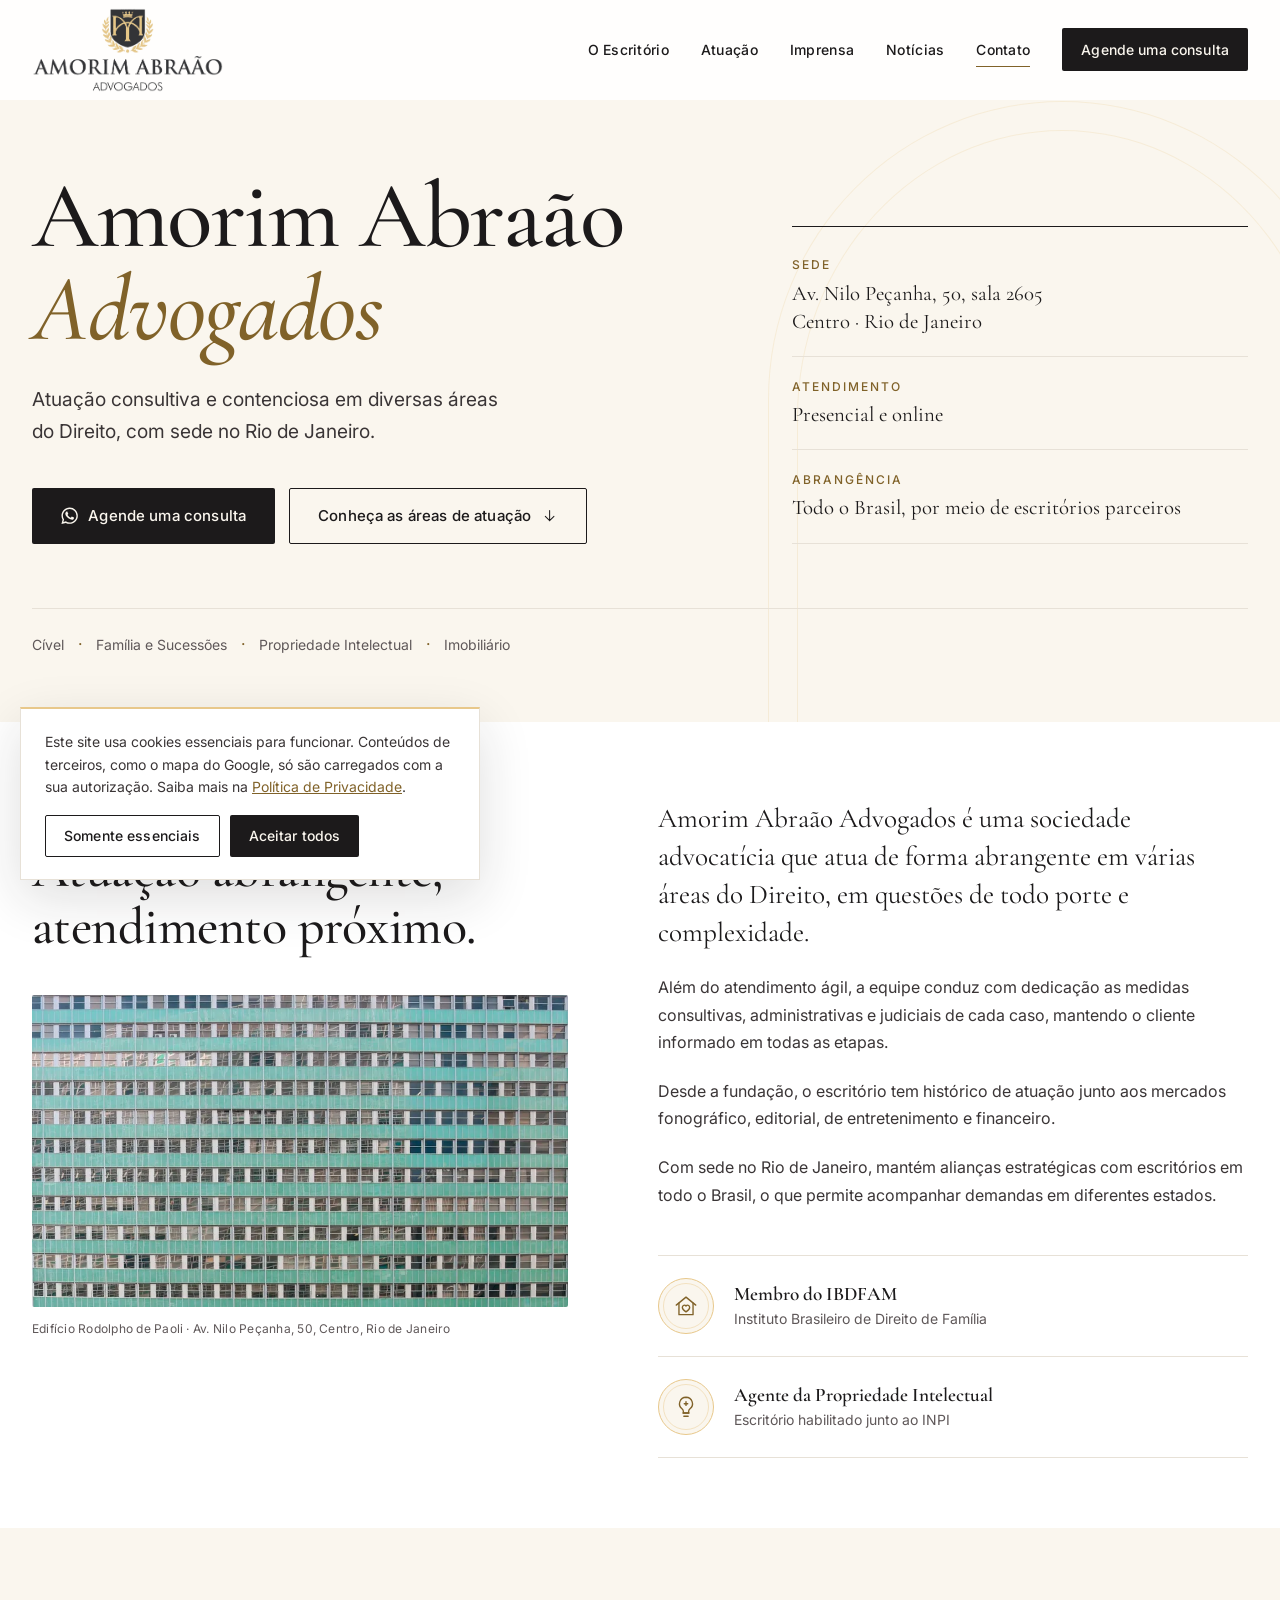
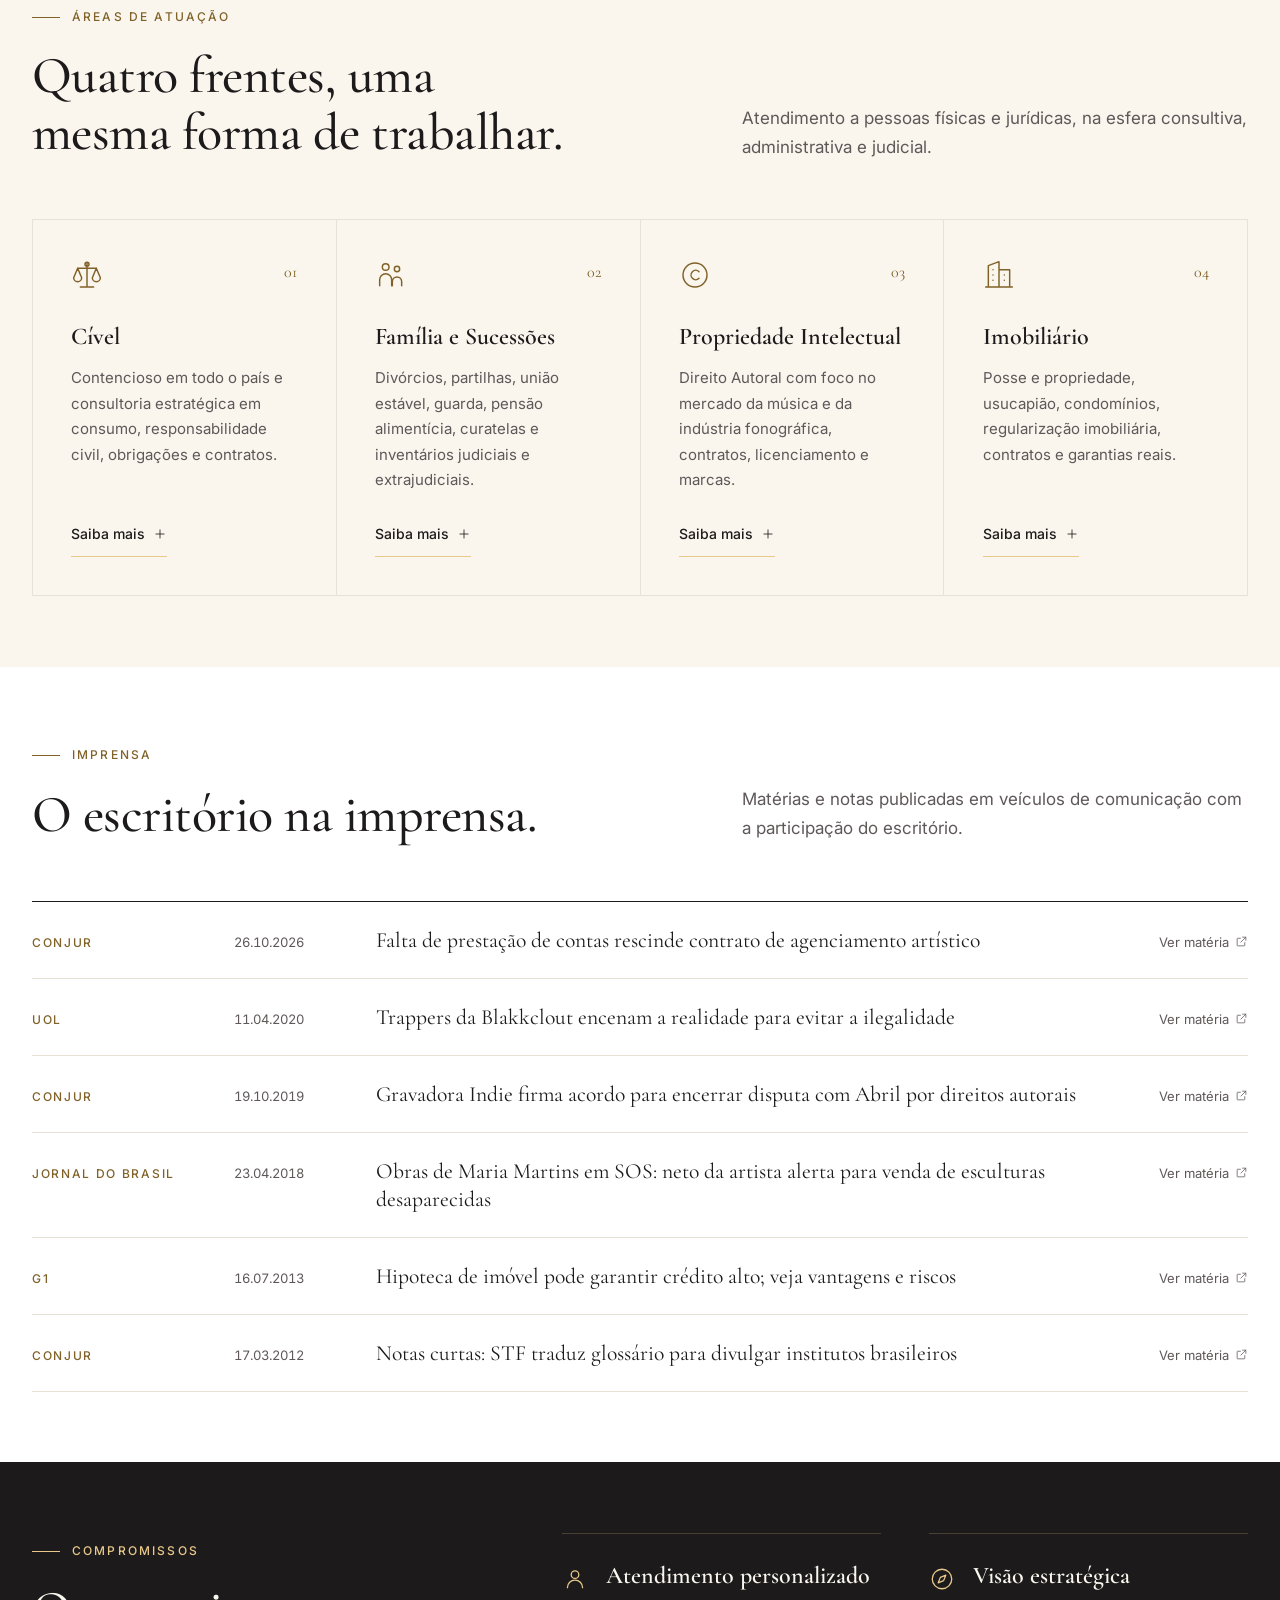
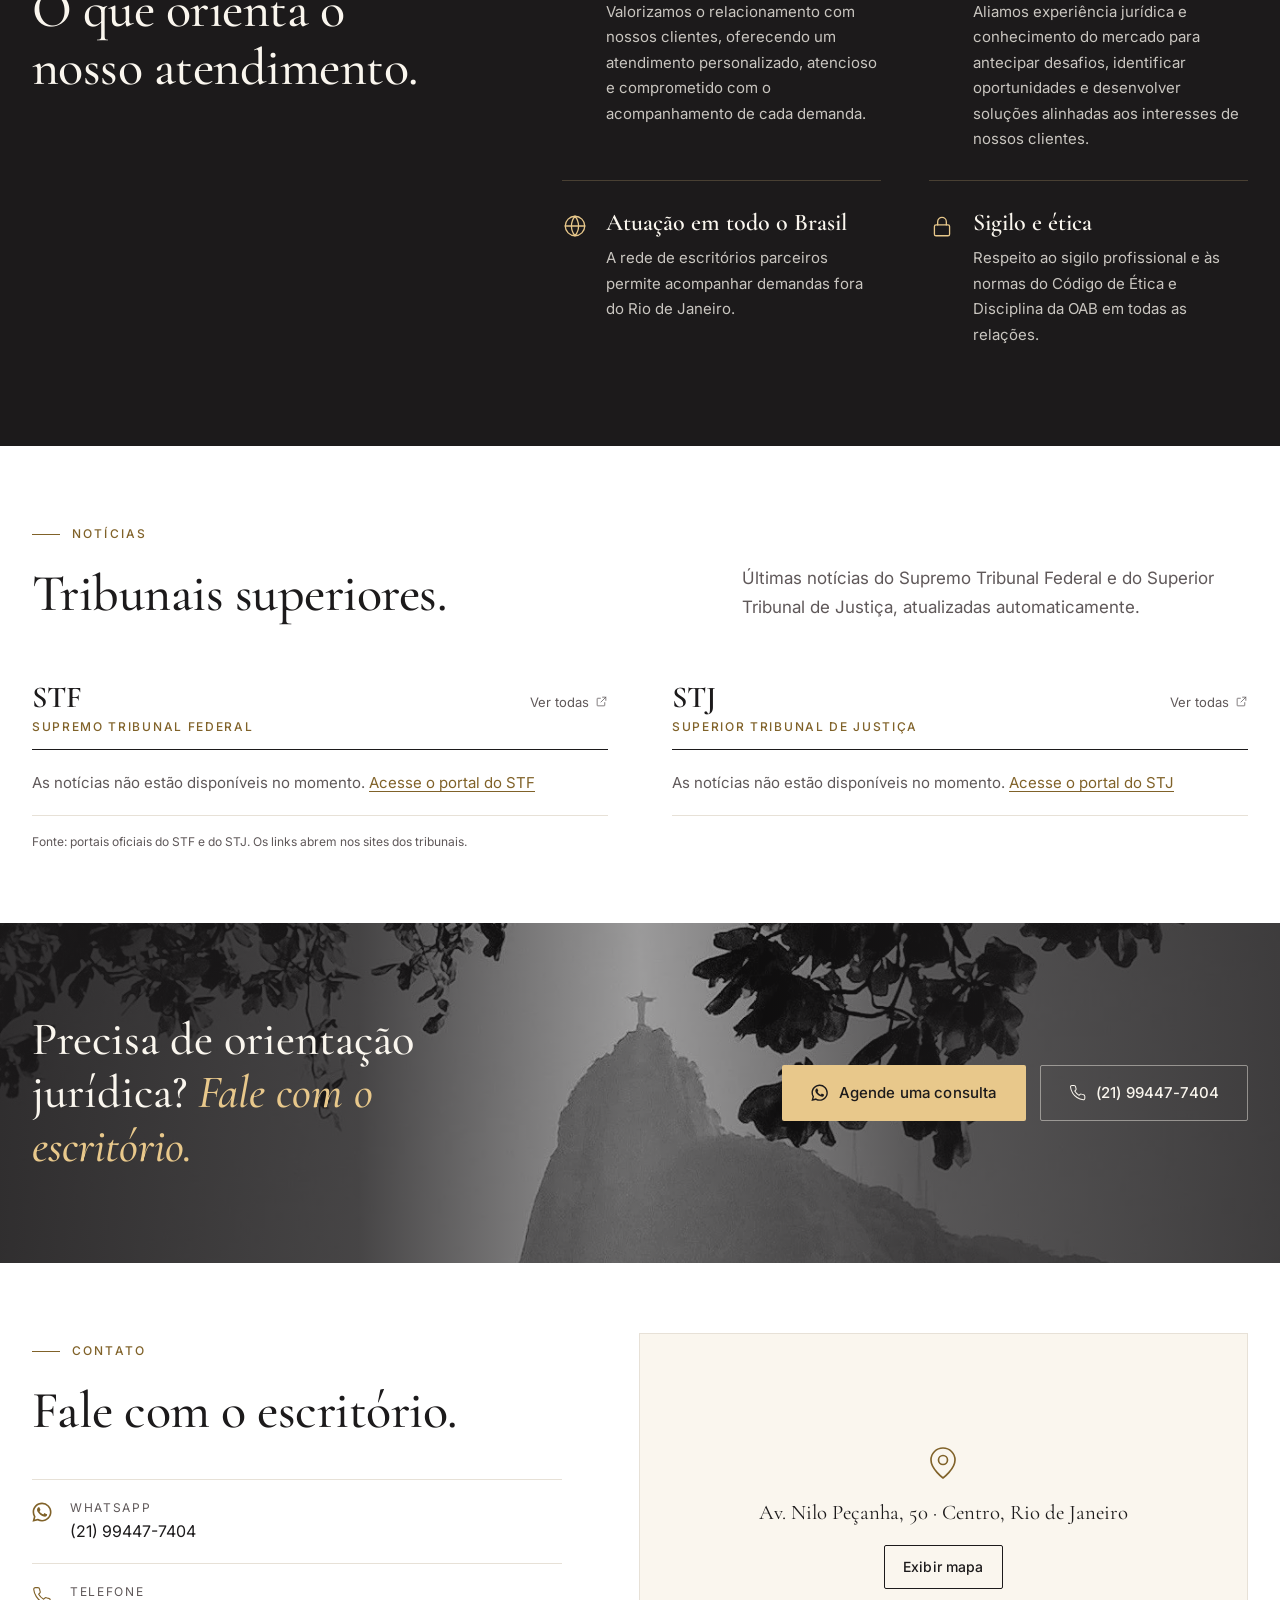
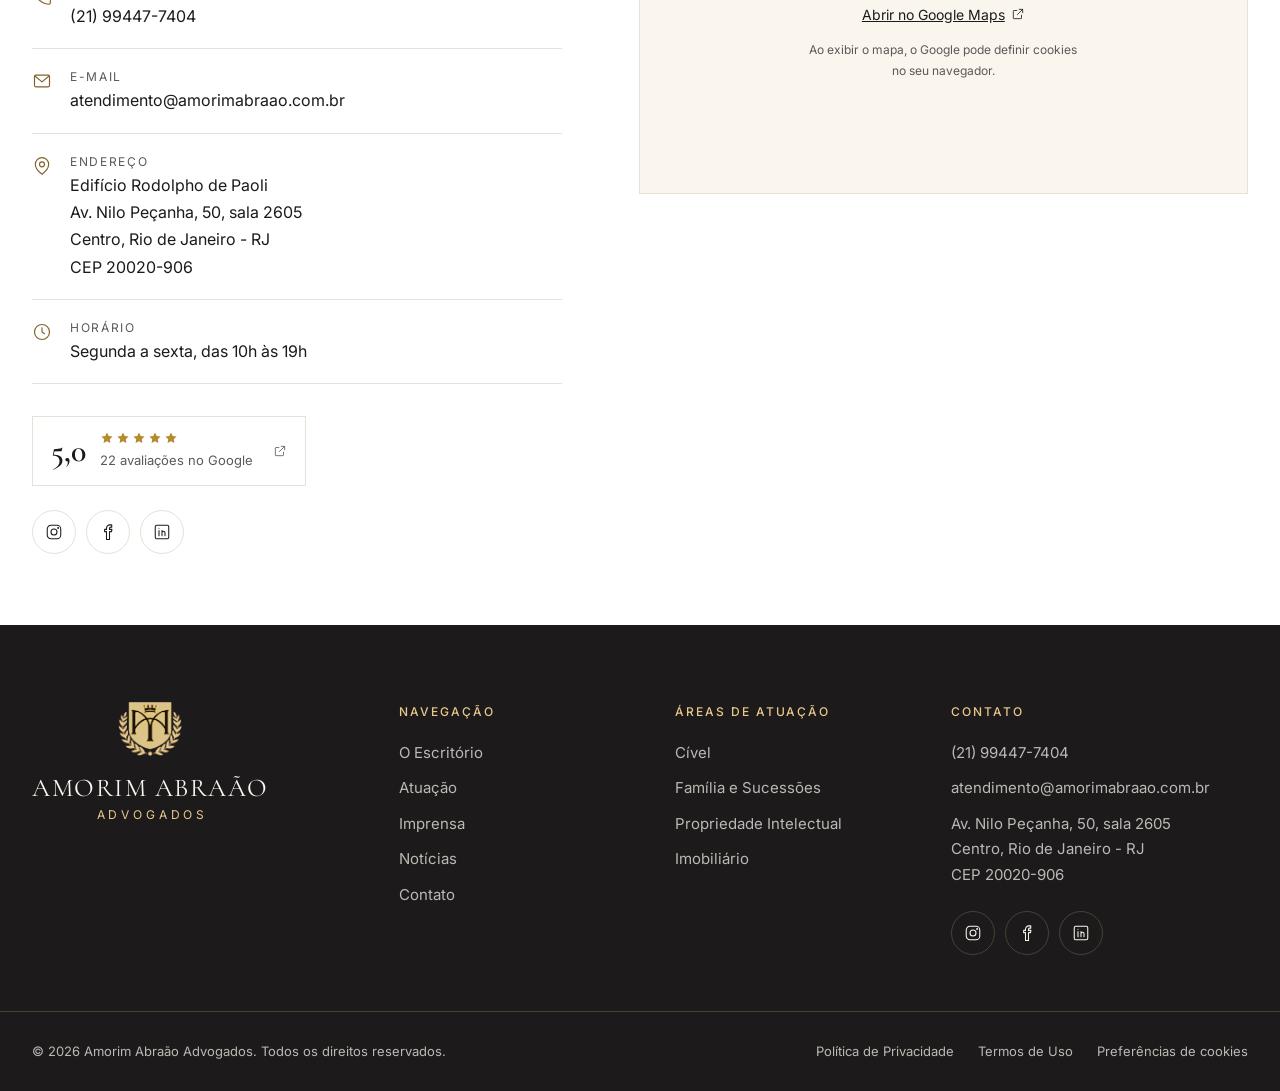
==== index.html @ 1cbcf6a1 "Notícias: guarda a última lista boa e corrige a mensagem de indisponibilidade - O feed do STJ às vez" ====
<!doctype html>
<html lang="pt-BR">
<head>
  <meta charset="utf-8">
  <meta name="viewport" content="width=device-width, initial-scale=1">
  <title>Amorim Abraão Advogados | Escritório de Advocacia no Rio de Janeiro</title>
  <meta name="description" content="Amorim Abraão Advogados: escritório de advocacia no Centro do Rio de Janeiro. Atuação consultiva e contenciosa em Direito Cível, Família e Sucessões, Propriedade Intelectual e Imobiliário.">
  <meta name="theme-color" content="#1C1A1B">
  <link rel="canonical" href="https://www.amorimabraao.com.br/">

  <!-- Open Graph / redes sociais -->
  <meta property="og:type" content="website">
  <meta property="og:locale" content="pt_BR">
  <meta property="og:site_name" content="Amorim Abraão Advogados">
  <meta property="og:title" content="Amorim Abraão Advogados | Escritório de Advocacia no Rio de Janeiro">
  <meta property="og:description" content="Atuação consultiva e contenciosa em Cível, Família e Sucessões, Propriedade Intelectual e Imobiliário. Sede no Centro do Rio de Janeiro.">
  <meta property="og:url" content="https://www.amorimabraao.com.br/">
  <meta property="og:image" content="https://www.amorimabraao.com.br/assets/img/og-image.jpg?v=2">
  <meta property="og:image:width" content="1200">
  <meta property="og:image:height" content="630">
  <meta property="og:image:alt" content="Logotipo Amorim Abraão Advogados">
  <meta name="twitter:card" content="summary_large_image">

  <!-- Dados estruturados -->
  <script type="application/ld+json">
  {
    "@context": "https://schema.org",
    "@type": "LegalService",
    "@id": "https://www.amorimabraao.com.br/#escritorio",
    "name": "Amorim Abraão Advogados",
    "description": "Sociedade de advogados com atuação consultiva e contenciosa em diversas áreas do Direito, com sede no Rio de Janeiro.",
    "url": "https://www.amorimabraao.com.br/",
    "logo": "https://www.amorimabraao.com.br/assets/img/logo.png",
    "image": "https://www.amorimabraao.com.br/assets/img/og-image.jpg?v=2",
    "telephone": "+55-21-99447-7404",
    "email": "atendimento@amorimabraao.com.br",
    "openingHours": "Mo-Fr 10:00-19:00",
    "address": {
      "@type": "PostalAddress",
      "streetAddress": "Av. Nilo Peçanha, 50, sala 2605 – Edifício Rodolpho de Paoli",
      "addressLocality": "Rio de Janeiro",
      "addressRegion": "RJ",
      "postalCode": "20020-906",
      "addressCountry": "BR"
    },
    "areaServed": [
      { "@type": "City", "name": "Rio de Janeiro" },
      { "@type": "Country", "name": "Brasil" }
    ],
    "knowsAbout": ["Direito Cível", "Direito de Família e Sucessões", "Propriedade Intelectual", "Direito Autoral", "Direito Imobiliário"],
    "memberOf": { "@type": "Organization", "name": "IBDFAM – Instituto Brasileiro de Direito de Família" },
    "sameAs": [
      "https://www.instagram.com/amorim_abraao_advs/",
      "https://www.facebook.com/amorimabraao",
      "https://www.linkedin.com/company/amorim-abra-o-advogados"
    ]
  }
  </script>

  <link rel="icon" href="assets/img/favicon.png" type="image/png">
  <link rel="apple-touch-icon" href="assets/img/apple-touch-icon.png">
  <link rel="preconnect" href="https://fonts.googleapis.com">
  <link rel="preconnect" href="https://fonts.gstatic.com" crossorigin>
  <link href="https://fonts.googleapis.com/css2?family=Cormorant+Garamond:ital,wght@0,500;0,600;1,500&family=Inter:wght@400;500;600&display=swap" rel="stylesheet">
  <link rel="stylesheet" href="assets/css/styles.css?v=17">
  <script>document.documentElement.classList.add('js')</script>
</head>
<body>
  <a class="skip-link" href="#conteudo">Pular para o conteúdo</a>

  <!-- Sprite de ícones (traço fino, estilo linear) -->
  <svg width="0" height="0" class="sr-only" aria-hidden="true">
    <symbol id="i-whatsapp" viewBox="0 0 24 24"><path fill="currentColor" stroke="none" d="M17.47 14.38c-.3-.15-1.75-.86-2.02-.96-.27-.1-.47-.15-.67.15-.2.3-.77.96-.94 1.16-.17.2-.35.22-.64.07-.3-.15-1.25-.46-2.38-1.47-.88-.79-1.47-1.76-1.65-2.06-.17-.3-.02-.46.13-.6.13-.14.3-.35.45-.52.15-.18.2-.3.3-.5.1-.2.05-.37-.03-.52-.07-.15-.67-1.6-.92-2.2-.24-.58-.49-.5-.67-.5h-.57c-.2 0-.52.07-.8.37-.27.3-1.04 1.02-1.04 2.48s1.07 2.88 1.21 3.07c.15.2 2.1 3.2 5.08 4.49.71.3 1.26.49 1.7.63.71.22 1.36.19 1.87.12.57-.09 1.75-.72 2-1.4.25-.7.25-1.29.17-1.41-.07-.13-.27-.2-.57-.35M12.05 21.5h-.01a9.4 9.4 0 0 1-4.8-1.31l-.34-.2-3.56.93.95-3.47-.22-.36a9.38 9.38 0 0 1-1.44-5.01c0-5.2 4.23-9.43 9.44-9.43a9.38 9.38 0 0 1 6.67 2.77 9.37 9.37 0 0 1 2.76 6.67c0 5.2-4.24 9.43-9.45 9.43m8.04-17.47A11.3 11.3 0 0 0 12.05.7C5.78.7.68 5.8.68 12.06c0 2 .52 3.96 1.52 5.68L.58 23.7l6.1-1.6a11.33 11.33 0 0 0 5.37 1.37h.01c6.26 0 11.37-5.1 11.37-11.37 0-3.03-1.18-5.89-3.33-8.03"/></symbol>
    <symbol id="i-arrow-down" viewBox="0 0 24 24"><path d="M12 5v14M6 13l6 6 6-6"/></symbol>
    <symbol id="i-plus" viewBox="0 0 24 24"><path d="M12 5v14M5 12h14"/></symbol>
    <symbol id="i-scale" viewBox="0 0 24 24"><path d="M12 3v18M7 21h10M5 7h14M12 5.5a1.5 1.5 0 1 0 0-3 1.5 1.5 0 0 0 0 3z"/><path d="m5 7-3 7a3 3 0 0 0 6 0zM19 7l-3 7a3 3 0 0 0 6 0z"/></symbol>
    <symbol id="i-family" viewBox="0 0 24 24"><circle cx="8" cy="6" r="2.5"/><circle cx="16.5" cy="7.5" r="2"/><path d="M3.5 20v-4.5A4.5 4.5 0 0 1 8 11a4.5 4.5 0 0 1 4.5 4.5V20M13 20v-3a3.5 3.5 0 0 1 7 0v3"/></symbol>
    <symbol id="i-copyright" viewBox="0 0 24 24"><circle cx="12" cy="12" r="9"/><path d="M15 9.5a3.5 3.5 0 1 0 0 5"/></symbol>
    <symbol id="i-building" viewBox="0 0 24 24"><path d="M4 21V5l8-3v19M12 8h8v13M2 21h20M7.5 8v.01M7.5 12v.01M7.5 16v.01M16 12v.01M16 16v.01"/></symbol>
    <symbol id="i-user" viewBox="0 0 24 24"><circle cx="12" cy="8" r="3.5"/><path d="M5 20a7 7 0 0 1 14 0"/></symbol>
    <symbol id="i-compass" viewBox="0 0 24 24"><circle cx="12" cy="12" r="9"/><path d="m15.5 8.5-2 5-5 2 2-5z"/></symbol>
    <symbol id="i-network" viewBox="0 0 24 24"><circle cx="12" cy="12" r="9"/><path d="M3 12h18M12 3a14 14 0 0 1 0 18M12 3a14 14 0 0 0 0 18"/></symbol>
    <symbol id="i-lock" viewBox="0 0 24 24"><rect x="5" y="11" width="14" height="10" rx="1.5"/><path d="M8 11V8a4 4 0 0 1 8 0v3"/></symbol>
    <symbol id="i-star" viewBox="0 0 24 24"><path fill="currentColor" stroke="none" d="M12 2.5l2.94 5.96 6.58.96-4.76 4.64 1.12 6.55L12 17.52l-5.88 3.09 1.12-6.55L2.48 9.42l6.58-.96z"/></symbol>
    <symbol id="i-family-law" viewBox="0 0 24 24"><path d="M3 11.2 12 3.8l9 7.4"/><path d="M5.5 9.3V20h13V9.3"/><path d="M12 17.4s-3.4-2-3.4-4.3A1.9 1.9 0 0 1 12 12a1.9 1.9 0 0 1 3.4 1.1c0 2.3-3.4 4.3-3.4 4.3z"/></symbol>
    <symbol id="i-idea" viewBox="0 0 24 24"><path d="M9.2 17.5h5.6M10 20.5h4"/><path d="M12 3a6 6 0 0 0-3.7 10.7c.8.7 1.3 1.6 1.3 2.6v1.2h4.8v-1.2c0-1 .5-1.9 1.3-2.6A6 6 0 0 0 12 3z"/><path d="M12 7.2v3.3M10.4 9h3.2"/></symbol>
    <symbol id="i-phone" viewBox="0 0 24 24"><path d="M22 16.9v3a2 2 0 0 1-2.2 2 19.8 19.8 0 0 1-8.6-3.1 19.5 19.5 0 0 1-6-6A19.8 19.8 0 0 1 2.1 4.2 2 2 0 0 1 4.1 2h3a2 2 0 0 1 2 1.7c.1.9.4 1.8.7 2.7a2 2 0 0 1-.5 2.1L8 9.8a16 16 0 0 0 6 6l1.3-1.3a2 2 0 0 1 2.1-.4c.9.3 1.8.6 2.7.7a2 2 0 0 1 1.7 2z"/></symbol>
    <symbol id="i-mail" viewBox="0 0 24 24"><rect x="3" y="5" width="18" height="14" rx="1.5"/><path d="m3.5 6 8.5 7 8.5-7"/></symbol>
    <symbol id="i-pin" viewBox="0 0 24 24"><path d="M20 10c0 6-8 12-8 12s-8-6-8-12a8 8 0 0 1 16 0z"/><circle cx="12" cy="10" r="3"/></symbol>
    <symbol id="i-clock" viewBox="0 0 24 24"><circle cx="12" cy="12" r="9"/><path d="M12 7v5l3 2"/></symbol>
    <symbol id="i-external" viewBox="0 0 24 24"><path d="M14 4h6v6M20 4l-9 9M18 14v5a1 1 0 0 1-1 1H5a1 1 0 0 1-1-1V7a1 1 0 0 1 1-1h5"/></symbol>
    <symbol id="i-instagram" viewBox="0 0 24 24"><rect x="3" y="3" width="18" height="18" rx="5"/><circle cx="12" cy="12" r="4"/><circle cx="17.5" cy="6.5" r=".6" fill="currentColor"/></symbol>
    <symbol id="i-facebook" viewBox="0 0 24 24"><path d="M14 8.5V7a1.5 1.5 0 0 1 1.5-1.5H17V2.5h-2.5A4.5 4.5 0 0 0 10 7v1.5H7.5v3H10V22h4V11.5h2.7l.5-3z"/></symbol>
    <symbol id="i-linkedin" viewBox="0 0 24 24"><rect x="3" y="3" width="18" height="18" rx="2"/><path d="M8 10v7M8 7v.01M12 17v-4a2 2 0 0 1 4 0v4M12 10v7"/></symbol>
    <symbol id="i-menu" viewBox="0 0 24 24"><path d="M4 8h16M4 16h16"/></symbol>
    <symbol id="i-close" viewBox="0 0 24 24"><path d="M6 6l12 12M18 6 6 18"/></symbol>
  </svg>

  <!-- ============ HEADER ============ -->
  <header class="site-header" data-header>
    <div class="container header-inner">
      <a class="brand" href="#inicio" aria-label="Amorim Abraão Advogados, voltar ao início">
        <img src="assets/img/logo.png?v=2" alt="Amorim Abraão Advogados" width="455" height="200" class="brand-logo">
      </a>

      <nav class="nav" aria-label="Navegação principal">
        <ul class="nav-list" id="menu" data-menu>
          <li><a class="nav-link" href="#escritorio">O Escritório</a></li>
          <li><a class="nav-link" href="#atuacao">Atuação</a></li>
          <li><a class="nav-link" href="#imprensa">Imprensa</a></li>
          <li><a class="nav-link" href="#noticias">Notícias</a></li>
          <li><a class="nav-link" href="#contato">Contato</a></li>
          <li class="nav-mobile-extra">
            <a class="btn btn-primary btn-block" href="#contato" data-whatsapp>Agende uma consulta</a>
          </li>
        </ul>
      </nav>

      <div class="header-actions">
        <a class="btn btn-primary btn-sm" href="#contato" data-whatsapp>Agende uma consulta</a>
      </div>

      <button class="menu-toggle" type="button" aria-controls="menu" aria-expanded="false" aria-label="Abrir menu" data-menu-toggle>
        <svg class="icon icon-open"><use href="#i-menu"/></svg>
        <svg class="icon icon-close"><use href="#i-close"/></svg>
      </button>
    </div>
  </header>

  <main id="conteudo">

    <!-- ============ HERO ============ -->
    <section class="hero" id="inicio" aria-labelledby="hero-title">
      <div class="hero-lines" aria-hidden="true"></div>
      <div class="container hero-grid">
        <div class="hero-copy">
          <h1 class="hero-title" id="hero-title">Amorim Abraão <em>Advogados</em></h1>
          <p class="hero-lead">Atuação consultiva e contenciosa em diversas áreas do Direito, com sede no Rio de Janeiro.</p>
          <div class="hero-actions" data-reveal style="--d:3">
            <a class="btn btn-primary btn-lg" href="#contato" data-whatsapp>
              <svg class="icon"><use href="#i-whatsapp"/></svg> Agende uma consulta
            </a>
            <a class="btn btn-ghost btn-lg" href="#atuacao">
              Conheça as áreas de atuação <svg class="icon"><use href="#i-arrow-down"/></svg>
            </a>
          </div>
        </div>

        <aside class="hero-panel" data-reveal style="--d:4" aria-label="Informações do escritório">
          <dl class="hero-facts">
            <div>
              <dt>Sede</dt>
              <dd>Av. Nilo Peçanha, 50, sala 2605<br>Centro · Rio de Janeiro</dd>
            </div>
            <div>
              <dt>Atendimento</dt>
              <dd>Presencial e online</dd>
            </div>
            <div>
              <dt>Abrangência</dt>
              <dd>Todo o Brasil, por meio de escritórios parceiros</dd>
            </div>
          </dl>
        </aside>
      </div>

      <div class="container">
        <ul class="hero-areas" data-reveal style="--d:5" aria-label="Áreas de atuação">
          <li><a href="#atuacao">Cível</a></li>
          <li><a href="#atuacao">Família e Sucessões</a></li>
          <li><a href="#atuacao">Propriedade Intelectual</a></li>
          <li><a href="#atuacao">Imobiliário</a></li>
        </ul>
      </div>
    </section>

    <!-- ============ O ESCRITÓRIO ============ -->
    <section class="section office" id="escritorio" aria-labelledby="escritorio-title">
      <div class="container office-grid">
        <div class="office-head">
          <p class="eyebrow" data-reveal>O Escritório</p>
          <h2 class="section-title" id="escritorio-title" data-reveal style="--d:1">Atuação abrangente, atendimento próximo.</h2>
          <figure class="office-photo" data-reveal style="--d:2">
            <img src="assets/img/predio-1600.webp" srcset="assets/img/predio-900.webp 900w, assets/img/predio-1600.webp 1600w" sizes="(max-width: 960px) 92vw, 46vw" alt="Fachada do Edifício Rodolpho de Paoli, sede do escritório no Centro do Rio de Janeiro, com faixas de pastilhas verdes alternadas a fileiras de janelas" width="1600" height="930" loading="lazy" decoding="async">
            <figcaption>Edifício Rodolpho de Paoli · Av. Nilo Peçanha, 50, Centro, Rio de Janeiro</figcaption>
          </figure>
        </div>

        <div class="office-copy">
          <p class="lead" data-reveal>Amorim Abraão Advogados é uma sociedade advocatícia que atua de forma abrangente em várias áreas do Direito, em questões de todo porte e complexidade.</p>
          <p data-reveal style="--d:1">Além do atendimento ágil, a equipe conduz com dedicação as medidas consultivas, administrativas e judiciais de cada caso, mantendo o cliente informado em todas as etapas.</p>
          <p data-reveal style="--d:2">Desde a fundação, o escritório tem histórico de atuação junto aos mercados fonográfico, editorial, de entretenimento e financeiro.</p>
          <p data-reveal style="--d:3">Com sede no Rio de Janeiro, mantém alianças estratégicas com escritórios em todo o Brasil, o que permite acompanhar demandas em diferentes estados.</p>

          <!-- ============ SELOS INSTITUCIONAIS ============ -->
          <ul class="seals" aria-label="Vínculos institucionais" data-reveal style="--d:4">
            <li class="seal">
              <span class="seal-icon" aria-hidden="true"><svg class="icon"><use href="#i-family-law"/></svg></span>
              <div>
                <strong>Membro do IBDFAM</strong>
                <span>Instituto Brasileiro de Direito de Família</span>
              </div>
            </li>
            <li class="seal">
              <span class="seal-icon" aria-hidden="true"><svg class="icon"><use href="#i-idea"/></svg></span>
              <div>
                <strong>Agente da Propriedade Intelectual</strong>
                <span>Escritório habilitado junto ao INPI</span>
              </div>
            </li>
          </ul>
        </div>
      </div>
    </section>

    <!-- ============ ÁREAS DE ATUAÇÃO ============ -->
    <section class="section areas" id="atuacao" aria-labelledby="atuacao-title">
      <div class="container">
        <div class="section-head">
          <div>
            <p class="eyebrow" data-reveal>Áreas de atuação</p>
            <h2 class="section-title" id="atuacao-title" data-reveal style="--d:1">Quatro frentes, uma mesma forma de trabalhar.</h2>
          </div>
          <p class="section-lead" data-reveal style="--d:2">Atendimento a pessoas físicas e jurídicas, na esfera consultiva, administrativa e judicial.</p>
        </div>

        <ul class="areas-grid">
          <li class="area-card" data-reveal>
            <span class="area-num">01</span>
            <svg class="icon area-icon"><use href="#i-scale"/></svg>
            <h3 class="card-title">Cível</h3>
            <p>Contencioso em todo o país e consultoria estratégica em consumo, responsabilidade civil, obrigações e contratos.</p>
            <button class="more" type="button" data-open="area-civel" aria-haspopup="dialog">Saiba mais <svg class="icon"><use href="#i-plus"/></svg></button>
          </li>
          <li class="area-card" data-reveal style="--d:1">
            <span class="area-num">02</span>
            <svg class="icon area-icon"><use href="#i-family"/></svg>
            <h3 class="card-title">Família e Sucessões</h3>
            <p>Divórcios, partilhas, união estável, guarda, pensão alimentícia, curatelas e inventários judiciais e extrajudiciais.</p>
            <button class="more" type="button" data-open="area-familia" aria-haspopup="dialog">Saiba mais <svg class="icon"><use href="#i-plus"/></svg></button>
          </li>
          <li class="area-card" data-reveal style="--d:2">
            <span class="area-num">03</span>
            <svg class="icon area-icon"><use href="#i-copyright"/></svg>
            <h3 class="card-title">Propriedade Intelectual</h3>
            <p>Direito Autoral com foco no mercado da música e da indústria fonográfica, contratos, licenciamento e marcas.</p>
            <button class="more" type="button" data-open="area-pi" aria-haspopup="dialog">Saiba mais <svg class="icon"><use href="#i-plus"/></svg></button>
          </li>
          <li class="area-card" data-reveal style="--d:3">
            <span class="area-num">04</span>
            <svg class="icon area-icon"><use href="#i-building"/></svg>
            <h3 class="card-title">Imobiliário</h3>
            <p>Posse e propriedade, usucapião, condomínios, regularização imobiliária, contratos e garantias reais.</p>
            <button class="more" type="button" data-open="area-imobiliario" aria-haspopup="dialog">Saiba mais <svg class="icon"><use href="#i-plus"/></svg></button>
          </li>
        </ul>
      </div>
    </section>

    <!-- ============ IMPRENSA ============
         EDITAR: para incluir uma matéria, copie um <li> e troque veículo, data, título e link (mais recente primeiro). -->
    <section class="section press" id="imprensa" aria-labelledby="imprensa-title">
      <div class="container">
        <div class="section-head">
          <div>
            <p class="eyebrow" data-reveal>Imprensa</p>
            <h2 class="section-title" id="imprensa-title" data-reveal style="--d:1">O escritório na imprensa.</h2>
          </div>
          <p class="section-lead" data-reveal style="--d:2">Matérias e notas publicadas em veículos de comunicação com a participação do escritório.</p>
        </div>

        <ul class="press-list">
          <li data-reveal>
            <a class="press-item" href="https://conjur.com.br/2026-out-26/falta-de-prestacao-de-contas-gera-rescisao-de-contrato-de-cantora/" target="_blank" rel="noopener">
              <span class="press-source">ConJur</span>
              <time datetime="2026-10-26">26.10.2026</time>
              <span class="press-title">Falta de prestação de contas rescinde contrato de agenciamento artístico</span>
              <span class="press-more">Ver matéria <svg class="icon"><use href="#i-external"/></svg></span>
            </a>
          </li>
          <li data-reveal>
            <a class="press-item" href="https://tab.uol.com.br/noticias/redacao/2020/04/11/trappers-da-blakkclout-encenam-a-realidade-para-evitar-a-ilegalidade.htm" target="_blank" rel="noopener">
              <span class="press-source">UOL</span>
              <time datetime="2020-04-11">11.04.2020</time>
              <span class="press-title">Trappers da Blakkclout encenam a realidade para evitar a ilegalidade</span>
              <span class="press-more">Ver matéria <svg class="icon"><use href="#i-external"/></svg></span>
            </a>
          </li>
          <li data-reveal style="--d:1">
            <a class="press-item" href="https://www.conjur.com.br/2019-out-19/fimde-gravadora-indie-firma-acordo-encerrar-disputa-abril" target="_blank" rel="noopener">
              <span class="press-source">ConJur</span>
              <time datetime="2019-10-19">19.10.2019</time>
              <span class="press-title">Gravadora Indie firma acordo para encerrar disputa com Abril por direitos autorais</span>
              <span class="press-more">Ver matéria <svg class="icon"><use href="#i-external"/></svg></span>
            </a>
          </li>
          <li data-reveal style="--d:2">
            <a class="press-item" href="https://www.jb.com.br/rio/noticias/2018/04/23/obras-de-maria-martins-em-sos-neto-da-artista-alerta-para-venda-de-esculturas-desaparecidas/" target="_blank" rel="noopener">
              <span class="press-source">Jornal do Brasil</span>
              <time datetime="2018-04-23">23.04.2018</time>
              <span class="press-title">Obras de Maria Martins em SOS: neto da artista alerta para venda de esculturas desaparecidas</span>
              <span class="press-more">Ver matéria <svg class="icon"><use href="#i-external"/></svg></span>
            </a>
          </li>
          <li data-reveal style="--d:3">
            <a class="press-item" href="https://g1.globo.com/economia/seu-dinheiro/noticia/2013/07/hipoteca-de-imovel-pode-garantir-credito-alto-veja-vantagens-e-riscos.html" target="_blank" rel="noopener">
              <span class="press-source">G1</span>
              <time datetime="2013-07-16">16.07.2013</time>
              <span class="press-title">Hipoteca de imóvel pode garantir crédito alto; veja vantagens e riscos</span>
              <span class="press-more">Ver matéria <svg class="icon"><use href="#i-external"/></svg></span>
            </a>
          </li>
          <li data-reveal style="--d:4">
            <a class="press-item" href="https://www.conjur.com.br/2012-mar-17/notas-curtas-stf-traduz-glossario-divulgar-institutos-brasileiros" target="_blank" rel="noopener">
              <span class="press-source">ConJur</span>
              <time datetime="2012-03-17">17.03.2012</time>
              <span class="press-title">Notas curtas: STF traduz glossário para divulgar institutos brasileiros</span>
              <span class="press-more">Ver matéria <svg class="icon"><use href="#i-external"/></svg></span>
            </a>
          </li>
        </ul>
      </div>
    </section>

    <!-- ============ DIFERENCIAIS ============ -->
    <section class="section values" id="diferenciais" aria-labelledby="valores-title">
      <div class="container values-grid">
        <div>
          <p class="eyebrow" data-reveal>Compromissos</p>
          <h2 class="section-title" id="valores-title" data-reveal style="--d:1">O que orienta o nosso atendimento.</h2>
        </div>
        <ul class="values-list">
          <li data-reveal>
            <svg class="icon"><use href="#i-user"/></svg>
            <div><h3 class="card-title">Atendimento personalizado</h3><p>Valorizamos o relacionamento com nossos clientes, oferecendo um atendimento personalizado, atencioso e comprometido com o acompanhamento de cada demanda.</p></div>
          </li>
          <li data-reveal style="--d:1">
            <svg class="icon"><use href="#i-compass"/></svg>
            <div><h3 class="card-title">Visão estratégica</h3><p>Aliamos experiência jurídica e conhecimento do mercado para antecipar desafios, identificar oportunidades e desenvolver soluções alinhadas aos interesses de nossos clientes.</p></div>
          </li>
          <li data-reveal style="--d:2">
            <svg class="icon"><use href="#i-network"/></svg>
            <div><h3 class="card-title">Atuação em todo o Brasil</h3><p>A rede de escritórios parceiros permite acompanhar demandas fora do Rio de Janeiro.</p></div>
          </li>
          <li data-reveal style="--d:3">
            <svg class="icon"><use href="#i-lock"/></svg>
            <div><h3 class="card-title">Sigilo e ética</h3><p>Respeito ao sigilo profissional e às normas do Código de Ética e Disciplina da OAB em todas as relações.</p></div>
          </li>
        </ul>
      </div>
    </section>

    <!-- ============ NOTÍCIAS (STF e STJ) ============ -->
    <section class="section news" id="noticias" aria-labelledby="noticias-title">
      <div class="container">
        <div class="section-head">
          <div>
            <p class="eyebrow" data-reveal>Notícias</p>
            <h2 class="section-title" id="noticias-title" data-reveal style="--d:1">Tribunais superiores.</h2>
          </div>
          <p class="section-lead" data-reveal style="--d:2">Últimas notícias do Supremo Tribunal Federal e do Superior Tribunal de Justiça, atualizadas automaticamente.</p>
        </div>

        <!-- Notícias dos tribunais: carregadas de /api/noticias (função serverless que lê os RSS oficiais do STF e do STJ) -->
        <div class="courts" data-courts>
          <section class="court" aria-labelledby="stf-title" data-reveal>
            <header class="court-head">
              <h3 class="court-title" id="stf-title">STF <span>Supremo Tribunal Federal</span></h3>
              <a class="court-all" href="https://noticias.stf.jus.br/" target="_blank" rel="noopener">Ver todas <svg class="icon"><use href="#i-external"/></svg></a>
            </header>
            <ul class="court-list" data-court="stf" aria-live="polite" aria-busy="true">
              <li class="court-skel"></li><li class="court-skel"></li><li class="court-skel"></li><li class="court-skel"></li><li class="court-skel"></li>
            </ul>
          </section>
          <section class="court" aria-labelledby="stj-title" data-reveal style="--d:1">
            <header class="court-head">
              <h3 class="court-title" id="stj-title">STJ <span>Superior Tribunal de Justiça</span></h3>
              <a class="court-all" href="https://www.stj.jus.br/sites/portalp/Comunicacao/Ultimas-noticias" target="_blank" rel="noopener">Ver todas <svg class="icon"><use href="#i-external"/></svg></a>
            </header>
            <ul class="court-list" data-court="stj" aria-live="polite" aria-busy="true">
              <li class="court-skel"></li><li class="court-skel"></li><li class="court-skel"></li><li class="court-skel"></li><li class="court-skel"></li>
            </ul>
          </section>
          <p class="court-source">Fonte: portais oficiais do STF e do STJ. Os links abrem nos sites dos tribunais.</p>
        </div>

      </div>
    </section>

    <!-- ============ FAIXA DE CTA ============ -->
    <!-- Fundo: assets/img/corcovado.webp (desktop) e corcovado-800.webp (celular), via CSS -->
    <section class="cta-band" aria-labelledby="cta-title">
      <div class="container cta-inner">
        <h2 class="cta-title" id="cta-title" data-reveal>Precisa de orientação jurídica? <em>Fale com o escritório.</em></h2>
        <div class="cta-actions" data-reveal style="--d:1">
          <a class="btn btn-gold btn-lg" href="#contato" data-whatsapp><svg class="icon"><use href="#i-whatsapp"/></svg> Agende uma consulta</a>
          <a class="btn btn-ghost-light btn-lg" href="tel:+5521994477404"><svg class="icon"><use href="#i-phone"/></svg> (21) 99447-7404</a>
        </div>
      </div>
    </section>

    <!-- ============ CONTATO ============ -->
    <section class="section contact" id="contato" aria-labelledby="contato-title">
      <div class="container contact-grid">
        <div class="contact-info">
          <p class="eyebrow" data-reveal>Contato</p>
          <h2 class="section-title" id="contato-title" data-reveal style="--d:1">Fale com o escritório.</h2>

          <ul class="contact-list" data-reveal style="--d:2">
            <li>
              <svg class="icon"><use href="#i-whatsapp"/></svg>
              <div><span class="label">WhatsApp</span><a href="#contato" data-whatsapp data-whatsapp-label>Enviar mensagem</a></div>
            </li>
            <li>
              <svg class="icon"><use href="#i-phone"/></svg>
              <div><span class="label">Telefone</span><a href="tel:+5521994477404">(21) 99447-7404</a></div>
            </li>
            <li>
              <svg class="icon"><use href="#i-mail"/></svg>
              <div><span class="label">E-mail</span><a href="mailto:atendimento@amorimabraao.com.br">atendimento@amorimabraao.com.br</a></div>
            </li>
            <li>
              <svg class="icon"><use href="#i-pin"/></svg>
              <div><span class="label">Endereço</span>
                <address>Edifício Rodolpho de Paoli<br>Av. Nilo Peçanha, 50, sala 2605<br>Centro, Rio de Janeiro - RJ<br>CEP 20020-906</address>
              </div>
            </li>
            <li>
              <svg class="icon"><use href="#i-clock"/></svg>
              <div><span class="label">Horário</span><span>Segunda a sexta, das 10h às 19h</span></div>
            </li>
          </ul>

          <!-- EDITAR: nota e número de avaliações são fixos; atualize conforme a ficha do Google -->
          <a class="g-rating" href="https://www.google.com/maps/search/?api=1&amp;query=Amorim+Abra%C3%A3o+Advogados+Av.+Nilo+Pe%C3%A7anha+50+Rio+de+Janeiro" target="_blank" rel="noopener" aria-label="Nota 5,0 de 5 no Google, com 22 avaliações. Ver no Google Maps (abre em nova aba)" data-reveal style="--d:3">
            <span class="g-score">5,0</span>
            <span class="g-body">
              <span class="g-stars" aria-hidden="true"><svg class="icon"><use href="#i-star"/></svg><svg class="icon"><use href="#i-star"/></svg><svg class="icon"><use href="#i-star"/></svg><svg class="icon"><use href="#i-star"/></svg><svg class="icon"><use href="#i-star"/></svg></span>
              <span class="g-text">22 avaliações no Google</span>
            </span>
            <svg class="icon g-arrow" aria-hidden="true"><use href="#i-external"/></svg>
          </a>

          <ul class="social" aria-label="Redes sociais" data-reveal style="--d:3">
            <li><a href="https://www.instagram.com/amorim_abraao_advs/" target="_blank" rel="noopener" aria-label="Instagram (abre em nova aba)"><svg class="icon"><use href="#i-instagram"/></svg></a></li>
            <li><a href="https://www.facebook.com/amorimabraao" target="_blank" rel="noopener" aria-label="Facebook (abre em nova aba)"><svg class="icon"><use href="#i-facebook"/></svg></a></li>
            <li><a href="https://www.linkedin.com/company/amorim-abra-o-advogados" target="_blank" rel="noopener" aria-label="LinkedIn (abre em nova aba)"><svg class="icon"><use href="#i-linkedin"/></svg></a></li>
          </ul>
        </div>

        <!-- Mapa: só carrega o Google Maps após consentimento (LGPD) ou clique -->
        <div class="map" data-map data-reveal style="--d:2">
          <div class="map-placeholder">
            <svg class="icon"><use href="#i-pin"/></svg>
            <p>Av. Nilo Peçanha, 50 · Centro, Rio de Janeiro</p>
            <button class="btn btn-ghost btn-sm" type="button" data-map-load>Exibir mapa</button>
            <a class="map-ext" href="https://www.google.com/maps/search/?api=1&amp;query=Edif%C3%ADcio+Rodolpho+de+Paoli%2C+Av.+Nilo+Pe%C3%A7anha%2C+50%2C+Centro%2C+Rio+de+Janeiro+-+RJ%2C+20020-906" target="_blank" rel="noopener">Abrir no Google Maps <svg class="icon"><use href="#i-external"/></svg></a>
            <small>Ao exibir o mapa, o Google pode definir cookies no seu navegador.</small>
          </div>
        </div>
      </div>
    </section>
  </main>

  <!-- ============ FOOTER ============ -->
  <footer class="site-footer">
    <div class="container footer-grid">
      <div class="footer-brand">
        <img src="assets/img/logoNegativo.png" alt="" width="71" height="60" loading="lazy">
        <p class="footer-name">Amorim Abraão<span>Advogados</span></p>
      </div>

      <nav aria-label="Navegação do rodapé">
        <h2 class="footer-title">Navegação</h2>
        <ul>
          <li><a href="#escritorio">O Escritório</a></li>
          <li><a href="#atuacao">Atuação</a></li>
          <li><a href="#imprensa">Imprensa</a></li>
          <li><a href="#noticias">Notícias</a></li>
          <li><a href="#contato">Contato</a></li>
        </ul>
      </nav>

      <div>
        <h2 class="footer-title">Áreas de atuação</h2>
        <ul>
          <li><button type="button" data-open="area-civel">Cível</button></li>
          <li><button type="button" data-open="area-familia">Família e Sucessões</button></li>
          <li><button type="button" data-open="area-pi">Propriedade Intelectual</button></li>
          <li><button type="button" data-open="area-imobiliario">Imobiliário</button></li>
        </ul>
      </div>

      <div>
        <h2 class="footer-title">Contato</h2>
        <ul class="footer-contact">
          <li><a href="tel:+5521994477404">(21) 99447-7404</a></li>
          <li><a href="mailto:atendimento@amorimabraao.com.br">atendimento@amorimabraao.com.br</a></li>
          <li>Av. Nilo Peçanha, 50, sala 2605<br>Centro, Rio de Janeiro - RJ<br>CEP 20020-906</li>
        </ul>
        <ul class="social social--footer" aria-label="Redes sociais">
          <li><a href="https://www.instagram.com/amorim_abraao_advs/" target="_blank" rel="noopener" aria-label="Instagram (abre em nova aba)"><svg class="icon"><use href="#i-instagram"/></svg></a></li>
          <li><a href="https://www.facebook.com/amorimabraao" target="_blank" rel="noopener" aria-label="Facebook (abre em nova aba)"><svg class="icon"><use href="#i-facebook"/></svg></a></li>
          <li><a href="https://www.linkedin.com/company/amorim-abra-o-advogados" target="_blank" rel="noopener" aria-label="LinkedIn (abre em nova aba)"><svg class="icon"><use href="#i-linkedin"/></svg></a></li>
        </ul>
      </div>
    </div>

    <div class="container footer-bottom">
      <p>© <span data-year>2026</span> Amorim Abraão Advogados. Todos os direitos reservados.</p>
      <ul>
        <li><a href="politica-de-privacidade.html">Política de Privacidade</a></li>
        <li><a href="termos-de-uso.html">Termos de Uso</a></li>
        <li><button type="button" data-cookie-settings>Preferências de cookies</button></li>
      </ul>
    </div>
  </footer>

  <!-- Botão flutuante de WhatsApp -->
  <a class="wa-float" href="#contato" data-whatsapp aria-label="Agende uma consulta pelo WhatsApp">
    <svg class="icon"><use href="#i-whatsapp"/></svg>
  </a>

  <!-- Banner de cookies (LGPD) -->
  <div class="cookie" role="region" aria-label="Aviso de cookies" data-cookie hidden>
    <p>Este site usa cookies essenciais para funcionar. Conteúdos de terceiros, como o mapa do Google, só são carregados com a sua autorização. Saiba mais na <a href="politica-de-privacidade.html">Política de Privacidade</a>.</p>
    <div class="cookie-actions">
      <button class="btn btn-ghost btn-sm" type="button" data-cookie-choice="essential">Somente essenciais</button>
      <button class="btn btn-primary btn-sm" type="button" data-cookie-choice="all">Aceitar todos</button>
    </div>
  </div>

  <!-- ============ DETALHES DAS ÁREAS (modais) ============ -->
  <dialog class="modal" id="area-civel" aria-labelledby="area-civel-t">
    <div class="modal-inner">
      <button class="modal-close" type="button" data-close aria-label="Fechar"><svg class="icon"><use href="#i-close"/></svg></button>
      <p class="eyebrow">Área de atuação</p>
      <h2 class="modal-title" id="area-civel-t">Cível</h2>
      <p>Atuamos na área cível tanto no contencioso quanto na consultoria estratégica.</p>
      <p>No contencioso cível, representamos clientes em todo o território nacional, por meio de alianças estratégicas, em demandas envolvendo relações de consumo, responsabilidade civil, obrigações, contratos e litígios patrimoniais diversos.</p>
      <p>Na esfera consultiva, assessoramos pessoas físicas e jurídicas de forma personalizada, com análise preventiva de riscos jurídicos, estruturação de contratos e condução de negociações, visando mitigar litígios e assegurar maior segurança jurídica às operações.</p>
      <a class="btn btn-primary" href="#contato" data-whatsapp>Agende uma consulta</a>
    </div>
  </dialog>

  <dialog class="modal" id="area-familia" aria-labelledby="area-familia-t">
    <div class="modal-inner">
      <button class="modal-close" type="button" data-close aria-label="Fechar"><svg class="icon"><use href="#i-close"/></svg></button>
      <p class="eyebrow">Área de atuação · Membro do IBDFAM</p>
      <h2 class="modal-title" id="area-familia-t">Família e Sucessões</h2>
      <p>Possuímos sólida experiência na atuação consultiva e contenciosa em Direito de Família e Sucessões. Atuamos em:</p>
      <ul class="modal-list">
        <li>Divórcios e partilhas</li>
        <li>Pactos antenupciais</li>
        <li>Pensão alimentícia</li>
        <li>Investigação e reconhecimento de paternidade</li>
        <li>Reconhecimento e dissolução de união estável</li>
        <li>Guarda e regulamentação de visitas</li>
        <li>Interdições, tutelas e curatelas</li>
        <li>Inventários judiciais e extrajudiciais</li>
      </ul>
      <p>O escritório é membro do Instituto Brasileiro de Direito de Família (IBDFAM), entidade de referência nacional dedicada ao estudo, aprimoramento e evolução legislativa do Direito das Famílias e das Sucessões.</p>
      <a class="btn btn-primary" href="#contato" data-whatsapp>Agende uma consulta</a>
    </div>
  </dialog>

  <dialog class="modal" id="area-pi" aria-labelledby="area-pi-t">
    <div class="modal-inner">
      <button class="modal-close" type="button" data-close aria-label="Fechar"><svg class="icon"><use href="#i-close"/></svg></button>
      <p class="eyebrow">Área de atuação · Agente junto ao INPI</p>
      <h2 class="modal-title" id="area-pi-t">Propriedade Intelectual</h2>
      <p>Atuamos de forma especializada em Direito Autoral, com foco no mercado da música e da indústria fonográfica.</p>
      <p>Prestamos assessoria jurídica estratégica a artistas, compositores, produtores, gravadoras, editoras e empresas do setor audiovisual e editorial, com ênfase em:</p>
      <ul class="modal-list">
        <li>Elaboração e negociação de contratos do mercado fonográfico</li>
        <li>Contratos de produção, licenciamento, distribuição e cessão de direitos</li>
        <li>Direitos autorais e direitos conexos</li>
        <li>Contratos de agenciamento artístico</li>
        <li>Direitos de imagem e sincronização</li>
        <li>Estruturação jurídica de projetos musicais</li>
        <li>Análise de conflitos autorais e estratégias judiciais e extrajudiciais</li>
        <li>Registro de marcas e gestão de ativos imateriais</li>
      </ul>
      <p>Atuamos tanto no contencioso quanto na consultoria preventiva, assegurando a proteção e a exploração econômica adequada dos ativos intelectuais de nossos clientes.</p>
      <a class="btn btn-primary" href="#contato" data-whatsapp>Agende uma consulta</a>
    </div>
  </dialog>

  <dialog class="modal" id="area-imobiliario" aria-labelledby="area-imobiliario-t">
    <div class="modal-inner">
      <button class="modal-close" type="button" data-close aria-label="Fechar"><svg class="icon"><use href="#i-close"/></svg></button>
      <p class="eyebrow">Área de atuação</p>
      <h2 class="modal-title" id="area-imobiliario-t">Imobiliário</h2>
      <p>Atuamos em questões relacionadas à posse e propriedade, incluindo reintegração de posse, usucapião, direito de vizinhança, condomínios, registro e regularização imobiliária.</p>
      <p>Possuímos experiência na elaboração e análise de contratos imobiliários, constituição e desconstituição de garantias reais (hipoteca, penhor e alienação fiduciária), bem como no ajuizamento de ações de busca e apreensão de bens móveis.</p>
      <a class="btn btn-primary" href="#contato" data-whatsapp>Agende uma consulta</a>
    </div>
  </dialog>

  <script src="assets/js/main.js?v=17" defer></script>
</body>
</html>
---- assets/css/styles.css ----
/* Amorim Abraão Advogados — estilos
   Paleta extraída do logo: grafite (#231F20) + dourado champanhe (#E8C88B) + creme (#FCF3E1). */

:root {
  --ink: #1c1a1b;
  --ink-2: #2a2627;
  --text: #3a3536;
  --muted: #5f5859;
  --line: #e7e1d7;
  --line-dark: rgba(232, 200, 139, .22);
  --paper: #ffffff;
  --cream: #faf6ee;
  --cream-2: #f4ecdd;
  --gold: #e8c88b;        /* decorativo e texto sobre fundo escuro */
  --gold-deep: #806229;   /* texto dourado sobre fundo claro (contraste AA) */
  --wa: #1f7a4d;

  --serif: "Cormorant Garamond", "Times New Roman", serif;
  --sans: "Inter", system-ui, -apple-system, "Segoe UI", Roboto, sans-serif;

  --container: 1320px;
  --gutter: clamp(16px, 4vw, 32px);
  --section: clamp(48px, 5.5vw, 84px);
  --header-h: 100px;
  --radius: 2px;
  --ease: cubic-bezier(.22, .61, .36, 1);
}

*, *::before, *::after { box-sizing: border-box; }
html { scroll-behavior: smooth; scroll-padding-top: calc(var(--header-h) + 8px); -webkit-text-size-adjust: 100%; }
body {
  margin: 0;
  font-family: var(--sans);
  font-size: 1rem;
  line-height: 1.7;
  color: var(--text);
  background: var(--paper);
  -webkit-font-smoothing: antialiased;
  overflow-x: hidden;
}
img { max-width: 100%; height: auto; display: block; }
a { color: inherit; }
button { font: inherit; color: inherit; background: none; border: 0; padding: 0; cursor: pointer; }
ul, ol { list-style: none; margin: 0; padding: 0; }
h1, h2, h3, p, figure, dl, dd { margin: 0; }
address { font-style: normal; }
:focus-visible { outline: 2px solid var(--gold-deep); outline-offset: 3px; }

.sr-only { position: absolute; width: 1px; height: 1px; overflow: hidden; clip: rect(0 0 0 0); white-space: nowrap; }
.skip-link { position: absolute; left: 16px; top: -60px; z-index: 100; padding: 10px 16px; background: var(--ink); color: var(--cream); text-decoration: none; }
.skip-link:focus { top: 12px; }

.icon { width: 1.15em; height: 1.15em; flex: none; fill: none; stroke: currentColor; stroke-width: 1.4; stroke-linecap: round; stroke-linejoin: round; }
.container { width: 100%; max-width: calc(var(--container) + var(--gutter) * 2); margin: 0 auto; padding: 0 var(--gutter); }

/* ---------- Tipografia ---------- */
.eyebrow {
  display: inline-flex; align-items: center; gap: 12px;
  font-size: .75rem; font-weight: 500; letter-spacing: .18em; text-transform: uppercase;
  color: var(--gold-deep); margin-bottom: 20px;
}
.eyebrow::before { content: ""; width: 28px; height: 1px; background: currentColor; }
.section-title {
  font-family: var(--serif); font-weight: 500; color: var(--ink);
  font-size: clamp(2rem, 1.2rem + 2.6vw, 3.25rem); line-height: 1.1; letter-spacing: -.01em;
  max-width: 18ch; text-wrap: balance;
}
.section-lead { color: var(--muted); max-width: 46ch; font-size: 1.0625rem; }
.card-title { font-family: var(--serif); font-weight: 600; color: var(--ink); font-size: 1.5rem; line-height: 1.2; }
.lead { font-family: var(--serif); font-size: clamp(1.35rem, 1.1rem + .8vw, 1.7rem); line-height: 1.4; color: var(--ink); }
em { font-style: italic; }

/* ---------- Botões ---------- */
.btn {
  display: inline-flex; align-items: center; justify-content: center; gap: 10px;
  min-height: 48px; padding: 12px 24px; border: 1px solid transparent; border-radius: var(--radius);
  font-size: .9375rem; font-weight: 500; letter-spacing: .01em; text-decoration: none; white-space: nowrap;
  transition: background-color .25s var(--ease), color .25s var(--ease), border-color .25s var(--ease);
}
.btn-sm { min-height: 42px; padding: 9px 18px; font-size: .875rem; }
.btn-lg { min-height: 54px; padding: 14px 28px; }
.btn-block { width: 100%; }
.btn-primary { background: var(--ink); color: var(--cream); }
.btn-primary:hover { background: var(--ink-2); color: var(--gold); }
.btn-ghost { border-color: var(--ink); color: var(--ink); }
.btn-ghost:hover { background: var(--ink); color: var(--cream); }
.btn-gold { background: var(--gold); color: var(--ink); }
.btn-gold:hover { background: #f1d7a4; }
.btn-ghost-light { border-color: rgba(250, 246, 238, .45); color: var(--cream); }
.btn-ghost-light:hover { border-color: var(--gold); color: var(--gold); }

/* ---------- Header ---------- */
.site-header {
  position: fixed; inset: 0 0 auto; z-index: 50; height: var(--header-h);
  background: rgba(255, 255, 255, .96); border-bottom: 1px solid transparent;
  transition: height .3s var(--ease), border-color .3s var(--ease), box-shadow .3s var(--ease);
}
@supports (backdrop-filter: blur(8px)) { .site-header { background: rgba(255, 255, 255, .88); backdrop-filter: blur(10px); } }
.site-header.is-scrolled { height: 80px; border-color: var(--line); box-shadow: 0 6px 24px rgba(28, 26, 27, .04); }
.header-inner { height: 100%; display: flex; align-items: center; gap: 32px; }
.brand { flex: none; }
.brand-logo { width: auto; height: 84px; transition: height .3s var(--ease); }
.is-scrolled .brand-logo { height: 64px; }
.nav { margin-left: auto; }
.nav-list { display: flex; gap: 32px; }
.nav-link {
  position: relative; display: inline-block; padding: 6px 0;
  font-size: .875rem; font-weight: 500; color: var(--ink); text-decoration: none; letter-spacing: .02em;
}
.nav-link::after { content: ""; position: absolute; left: 0; right: 0; bottom: 0; height: 1px; background: var(--gold-deep); transform: scaleX(0); transform-origin: left; transition: transform .3s var(--ease); }
.nav-link:hover::after, .nav-link.is-active::after { transform: scaleX(1); }
.header-actions { display: flex; align-items: center; gap: 24px; }
.nav-mobile-extra, .menu-toggle { display: none; }

/* ---------- Hero ---------- */
.hero { position: relative; padding: calc(var(--header-h) + clamp(40px, 5.5vw, 88px)) 0 clamp(40px, 5vw, 64px); background: var(--cream); overflow: hidden; }
.hero-lines {
  position: absolute; right: -6vw; top: 14%; width: min(46vw, 620px); aspect-ratio: 3 / 4;
  border: 1px solid var(--line-dark); border-bottom: 0; border-radius: 50% 50% 0 0 / 38% 38% 0 0;
  pointer-events: none;
}
.hero-lines::after { content: ""; position: absolute; inset: 28px 28px 0; border: 1px solid var(--line-dark); border-bottom: 0; border-radius: inherit; }
.hero-grid { position: relative; display: grid; grid-template-columns: minmax(0, 1.5fr) minmax(0, 1fr); gap: clamp(40px, 6vw, 96px); align-items: end; }
.hero-title {
  font-family: var(--serif); font-weight: 500; color: var(--ink);
  font-size: clamp(2.9rem, 1.4rem + 5.6vw, 6rem); line-height: .98; letter-spacing: -.015em;
}
.hero-title em { display: block; color: var(--gold-deep); font-weight: 500; }
.hero-lead { margin-top: 28px; max-width: 40ch; font-size: clamp(1.05rem, 1rem + .3vw, 1.2rem); color: var(--text); }
.hero-actions { margin-top: 40px; display: flex; flex-wrap: wrap; gap: 14px; }
.hero-panel { border-top: 1px solid var(--ink); padding-top: 8px; }
.hero-facts > div { padding: 20px 0; border-bottom: 1px solid var(--line); }
.hero-facts dt { font-size: .75rem; letter-spacing: .16em; text-transform: uppercase; color: var(--gold-deep); font-weight: 500; }
.hero-facts dd { margin-top: 4px; font-family: var(--serif); font-size: 1.3rem; line-height: 1.35; color: var(--ink); }
.hero-areas {
  position: relative; margin-top: clamp(40px, 5vw, 72px); padding-top: 22px; border-top: 1px solid var(--line);
  display: flex; flex-wrap: wrap; gap: 8px 0;
}
.hero-areas li + li::before { content: "·"; margin: 0 14px; color: var(--gold-deep); }
.hero-areas a { font-size: .875rem; color: var(--muted); text-decoration: none; }
.hero-areas a:hover { color: var(--ink); }

/* ---------- Seções ---------- */
.section { padding: var(--section) 0; }
.section-head .section-title { max-width: 22ch; }
.section-head { display: flex; justify-content: space-between; align-items: flex-end; gap: 24px 64px; flex-wrap: wrap; margin-bottom: clamp(36px, 4.5vw, 60px); }

/* O Escritório */
.office-grid { display: grid; grid-template-columns: minmax(0, 1fr) minmax(0, 1.1fr); gap: clamp(40px, 7vw, 112px); }
.office-photo { margin-top: 40px; }
.office-photo img { width: 100%; border-radius: var(--radius); }
.office-photo figcaption { margin-top: 12px; font-size: .75rem; color: var(--muted); letter-spacing: .02em; }
.office-copy { display: grid; gap: 22px; align-content: start; padding-top: 8px; }
.office-copy > p:not(.lead) { color: var(--text); max-width: 60ch; }
.seals { margin-top: 24px; display: grid; grid-template-columns: 1fr; border-top: 1px solid var(--line); border-bottom: 1px solid var(--line); }
.seal { display: flex; align-items: center; gap: 20px; padding: 22px 0; }
.seal + .seal { border-top: 1px solid var(--line); }
.seal-icon {
  flex: none; position: relative; display: grid; place-items: center; width: 56px; height: 56px;
  border: 1px solid var(--gold); border-radius: 50%; color: var(--gold-deep); background: var(--cream);
}
.seal-icon::after { content: ""; position: absolute; inset: 4px; border: 1px solid rgba(232, 200, 139, .45); border-radius: 50%; }
.seal-icon .icon { width: 26px; height: 26px; stroke-width: 1.25; }
.seal strong { display: block; font-family: var(--serif); font-size: 1.2rem; font-weight: 600; color: var(--ink); line-height: 1.25; }
.seal div > span { display: block; margin-top: 2px; font-size: .875rem; color: var(--muted); line-height: 1.5; }

/* Áreas */
.areas { background: var(--cream); }
.areas-grid { display: grid; grid-template-columns: repeat(4, 1fr); border-top: 1px solid var(--line); border-left: 1px solid var(--line); }
.area-card {
  position: relative; display: flex; flex-direction: column; gap: 14px;
  padding: clamp(28px, 3vw, 40px); background: var(--cream);
  border-right: 1px solid var(--line); border-bottom: 1px solid var(--line);
  transition: background-color .35s var(--ease);
}
.area-card:hover { background: var(--paper); }
.area-num { position: absolute; top: clamp(28px, 3vw, 40px); right: clamp(28px, 3vw, 40px); font-family: var(--serif); font-size: 1rem; color: var(--gold-deep); }
.area-icon { width: 32px; height: 32px; color: var(--gold-deep); stroke-width: 1.1; margin-bottom: 18px; }
.area-card p { color: var(--muted); font-size: .9375rem; flex: 1; }
.more { margin-top: 6px; align-self: flex-start; display: inline-flex; align-items: center; gap: 8px; min-height: 44px; padding: 6px 0; font-size: .875rem; font-weight: 500; color: var(--ink); border-bottom: 1px solid var(--gold); }
.more .icon { width: 14px; height: 14px; transition: transform .3s var(--ease); }
.more:hover .icon { transform: rotate(90deg); }

/* Imprensa */
.press-list { border-top: 1px solid var(--ink); }
.press-list li { border-bottom: 1px solid var(--line); }
.press-item { display: grid; grid-template-columns: 170px 110px minmax(0, 1fr) auto; align-items: baseline; gap: 8px 32px; padding: 24px 0; text-decoration: none; color: var(--ink); }
.press-source { font-size: .75rem; font-weight: 500; letter-spacing: .14em; text-transform: uppercase; color: var(--gold-deep); }
.press-item time { font-size: .8125rem; color: var(--muted); font-variant-numeric: tabular-nums; }
.press-title { font-family: var(--serif); font-size: 1.35rem; line-height: 1.3; transition: color .2s; }
.press-more { display: inline-flex; align-items: center; gap: 6px; font-size: .8125rem; color: var(--muted); white-space: nowrap; }
.press-more .icon { width: 13px; height: 13px; }
.press-item:hover .press-title { color: var(--gold-deep); }
.press-item:hover .press-more { color: var(--ink); }

/* Compromissos */
.values { background: var(--ink); color: rgba(250, 246, 238, .78); }
.values .eyebrow { color: var(--gold); }
.values .section-title, .values .card-title { color: var(--cream); }
.values-grid { display: grid; grid-template-columns: minmax(0, .9fr) minmax(0, 1.4fr); gap: clamp(40px, 7vw, 112px); }
.values-list { display: grid; grid-template-columns: 1fr 1fr; gap: 0 48px; }
.values-list li { display: flex; gap: 18px; padding: 28px 0; border-top: 1px solid var(--line-dark); }
.values-list .icon { width: 26px; height: 26px; color: var(--gold); stroke-width: 1.2; margin-top: 4px; }
.values-list p { margin-top: 8px; font-size: .9375rem; }

/* Notícias dos tribunais */
.courts { display: grid; grid-template-columns: 1fr 1fr; gap: 0 clamp(32px, 5vw, 72px); }
.court-head { display: flex; justify-content: space-between; align-items: baseline; gap: 16px; padding-bottom: 16px; border-bottom: 1px solid var(--ink); }
.court-title { font-family: var(--serif); font-weight: 600; font-size: 1.9rem; line-height: 1; color: var(--ink); }
.court-title span { display: block; margin-top: 8px; font-family: var(--sans); font-size: .75rem; font-weight: 500; letter-spacing: .14em; text-transform: uppercase; color: var(--gold-deep); }
.court-all { display: inline-flex; align-items: center; gap: 6px; min-height: 44px; font-size: .8125rem; color: var(--muted); text-decoration: none; white-space: nowrap; }
.court-all:hover { color: var(--ink); }
.court-all .icon { width: 13px; height: 13px; }
.court-list li { border-bottom: 1px solid var(--line); }
.court-list a { display: grid; grid-template-columns: 96px 1fr; gap: 16px; padding: 16px 0; text-decoration: none; color: var(--ink); transition: color .2s; }
.court-list a:hover span { color: var(--gold-deep); text-decoration: underline; text-underline-offset: 3px; text-decoration-thickness: 1px; }
.court-list time { padding-top: 2px; font-size: .75rem; letter-spacing: .06em; text-transform: uppercase; color: var(--muted); white-space: nowrap; }
.court-list span { font-size: .9375rem; line-height: 1.5; }
.court-skel { height: 76px; background: linear-gradient(90deg, var(--cream) 0%, var(--cream-2) 50%, var(--cream) 100%) 0 0 / 200% 100%; border-bottom: 4px solid var(--paper) !important; animation: skel 1.4s linear infinite; }
@keyframes skel { to { background-position: -200% 0; } }
.court-empty { padding: 20px 0; font-size: .9375rem; color: var(--muted); }
/* o link herdava o grid das linhas de notícia (.court-list a) e quebrava em pedaços */
.court-empty a { display: inline; padding: 0; color: var(--gold-deep); text-decoration: underline; text-underline-offset: 3px; }
.court-source { grid-column: 1 / -1; margin-top: 16px; font-size: .75rem; color: var(--muted); }

/* Faixa CTA */
.cta-band {
  position: relative; overflow: hidden; color: var(--cream); padding: clamp(56px, 7vw, 104px) 0;
  background:
    linear-gradient(90deg, rgba(28, 26, 27, .9) 0%, rgba(28, 26, 27, .8) 28%, rgba(28, 26, 27, .38) 50%, rgba(28, 26, 27, .72) 72%, rgba(28, 26, 27, .84) 100%),
    url("../img/corcovado.webp?v=3") 50% 22% / cover no-repeat,
    var(--ink-2);
}
@supports (filter: grayscale(1)) {
  /* foto em tons neutros para manter a paleta grafite + dourado */
  .cta-band { background: var(--ink-2); }
  .cta-band::before { content: ""; position: absolute; inset: 0; background: url("../img/corcovado.webp?v=3") 50% 22% / cover no-repeat; filter: grayscale(1) contrast(1.08); }
  .cta-band::after { content: ""; position: absolute; inset: 0; background: linear-gradient(90deg, rgba(28, 26, 27, .9) 0%, rgba(28, 26, 27, .8) 28%, rgba(28, 26, 27, .38) 50%, rgba(28, 26, 27, .72) 72%, rgba(28, 26, 27, .84) 100%); }
  @media (max-width: 760px) {
    .cta-band::before { background-image: url("../img/corcovado-800.webp?v=3"); background-position: 50% 18%; }
    /* no celular o texto ocupa a faixa inteira: camada uniforme para manter a leitura */
    .cta-band::after { background: rgba(28, 26, 27, .7); }
  }
}
.cta-inner { position: relative; z-index: 1; display: flex; justify-content: space-between; align-items: center; gap: 32px 48px; flex-wrap: wrap; }
.cta-title { font-family: var(--serif); font-weight: 500; font-size: clamp(1.9rem, 1.2rem + 2.2vw, 2.9rem); line-height: 1.15; max-width: 20ch; }
.cta-title em { color: var(--gold); }
.cta-actions { display: flex; flex-wrap: wrap; gap: 14px; }

/* Contato */
.contact-grid { display: grid; grid-template-columns: minmax(0, 1fr) minmax(0, 1.15fr); gap: clamp(40px, 6vw, 96px); align-items: start; }
.contact-list { margin-top: 40px; border-top: 1px solid var(--line); }
.contact-list li { display: flex; gap: 18px; padding: 18px 0; border-bottom: 1px solid var(--line); }
.contact-list .icon { width: 20px; height: 20px; margin-top: 4px; color: var(--gold-deep); }
.contact-list .label { display: block; font-size: .75rem; letter-spacing: .14em; text-transform: uppercase; color: var(--muted); }
.contact-list a, .contact-list address, .contact-list li > div > span:not(.label) { color: var(--ink); font-size: 1rem; text-decoration: none; overflow-wrap: anywhere; }
.contact-list a:hover { color: var(--gold-deep); text-decoration: underline; text-underline-offset: 3px; }
.g-rating { display: inline-flex; align-items: center; gap: 14px; margin-top: 32px; padding: 14px 18px; border: 1px solid var(--line); text-decoration: none; color: var(--ink); transition: border-color .25s; }
.g-rating:hover { border-color: var(--ink); }
.g-score { font-family: var(--serif); font-size: 2rem; font-weight: 600; line-height: 1; }
.g-body { display: grid; gap: 4px; }
.g-stars { display: flex; gap: 2px; color: #b8892e; }
.g-stars .icon { width: 14px; height: 14px; }
.g-text { font-size: .8125rem; color: var(--muted); }
.g-arrow { width: 14px; height: 14px; color: var(--muted); margin-left: 6px; }
.social { display: flex; gap: 10px; margin-top: 24px; }
.social a { display: grid; place-items: center; width: 44px; height: 44px; border: 1px solid var(--line); border-radius: 50%; color: var(--ink); transition: border-color .25s, color .25s, background-color .25s; }
.social a:hover { border-color: var(--ink); background: var(--ink); color: var(--gold); }
.social .icon { width: 18px; height: 18px; }
.map { position: relative; height: clamp(360px, 36vw, 500px); background: var(--cream); border: 1px solid var(--line); }
.map iframe { position: absolute; inset: 0; width: 100%; height: 100%; border: 0; filter: grayscale(1) contrast(1.05); }
.map-placeholder { position: absolute; inset: 0; display: flex; flex-direction: column; align-items: center; justify-content: center; gap: 14px; padding: 32px; text-align: center; }
.map-placeholder > .icon { width: 36px; height: 36px; color: var(--gold-deep); stroke-width: 1.1; }
.map-placeholder p { font-family: var(--serif); font-size: 1.3rem; color: var(--ink); }
.map-ext { display: inline-flex; align-items: center; gap: 6px; font-size: .875rem; color: var(--ink); }
.map-ext .icon { width: 14px; height: 14px; }
.map-placeholder small { font-size: .75rem; color: var(--muted); max-width: 34ch; }
.map.is-loaded .map-placeholder { display: none; }

/* ---------- Footer ---------- */
.site-footer { background: var(--ink); color: rgba(250, 246, 238, .72); padding: clamp(56px, 6vw, 80px) 0 0; font-size: .9375rem; }
.footer-grid { display: grid; grid-template-columns: 1.4fr 1fr 1fr 1.3fr; gap: 48px; padding-bottom: 56px; }
/* brasão centralizado sobre o nome, como no logo */
.footer-brand { display: flex; flex-direction: column; align-items: center; width: fit-content; text-align: center; }
.footer-brand img { width: 64px; height: auto; }
.footer-name { margin-top: 18px; font-family: var(--serif); font-size: 1.6rem; letter-spacing: .06em; text-transform: uppercase; color: var(--cream); line-height: 1.1; }
.footer-name span { display: block; margin-top: 6px; margin-right: -.32em; font-family: var(--sans); font-size: .75rem; letter-spacing: .32em; color: var(--gold); }
.footer-title { font-family: var(--sans); font-size: .75rem; font-weight: 500; letter-spacing: .16em; text-transform: uppercase; color: var(--gold); margin: 0 0 18px; }
.site-footer ul:not(.social) { display: grid; gap: 10px; }
.site-footer a, .site-footer button { color: rgba(250, 246, 238, .72); text-decoration: none; text-align: left; transition: color .2s; }
.site-footer a:hover, .site-footer button:hover { color: var(--gold); }
.footer-contact { overflow-wrap: anywhere; }
.social--footer a { border-color: var(--line-dark); color: var(--cream); }
.social--footer a:hover { background: transparent; border-color: var(--gold); color: var(--gold); }
.footer-bottom { display: flex; justify-content: space-between; flex-wrap: wrap; gap: 16px 32px; padding-top: 28px; padding-bottom: 28px; border-top: 1px solid var(--line-dark); font-size: .8125rem; }
.footer-bottom ul { display: flex !important; flex-wrap: wrap; gap: 8px 24px !important; }

/* ---------- WhatsApp flutuante ---------- */
.wa-float {
  position: fixed; right: 20px; bottom: 20px; z-index: 40; display: grid; place-items: center;
  width: 56px; height: 56px; border-radius: 50%; background: var(--wa); color: #fff;
  box-shadow: 0 10px 28px rgba(28, 26, 27, .22);
  opacity: 0; transform: translateY(12px); pointer-events: none; transition: opacity .35s var(--ease), transform .35s var(--ease);
}
.wa-float.is-visible { opacity: 1; transform: none; pointer-events: auto; }
.wa-float .icon { width: 28px; height: 28px; }
.wa-float:hover { background: #18643f; }

/* ---------- Banner de cookies ---------- */
.cookie {
  position: fixed; left: 20px; bottom: 20px; z-index: 60; max-width: 460px; padding: 22px 24px;
  background: var(--paper); border: 1px solid var(--line); border-top: 2px solid var(--gold);
  box-shadow: 0 18px 50px rgba(28, 26, 27, .14); font-size: .875rem; line-height: 1.6;
}
.cookie[hidden] { display: none; }
.cookie a { color: var(--gold-deep); }
.cookie-actions { display: flex; flex-wrap: wrap; gap: 10px; margin-top: 16px; }

/* ---------- Modal ---------- */
.modal {
  overflow: hidden;
  width: min(640px, calc(100% - 32px)); max-height: calc(100dvh - 48px); padding: 0; border: 0; border-top: 2px solid var(--gold);
  background: var(--paper); color: var(--text); box-shadow: 0 30px 80px rgba(28, 26, 27, .25);
}
.modal::backdrop { background: rgba(28, 26, 27, .55); }
.modal[open] { display: flex; flex-direction: column; animation: modal-in .35s var(--ease); }
@keyframes modal-in { from { opacity: 0; transform: translateY(12px); } }
/* o conteúdo rola por dentro; o botão de fechar fica fixo no canto do diálogo */
.modal-inner { overflow-y: auto; overscroll-behavior: contain; padding: clamp(32px, 5vw, 52px); }
.modal-inner > p:not(.eyebrow) { font-size: .9688rem; line-height: 1.7; }
.modal-inner > p:not(.eyebrow) + p { margin-top: 14px; }
.modal-inner > .btn { margin-top: 32px; }
.modal-close { position: absolute; z-index: 1; top: 12px; right: 12px; background: var(--paper); border-radius: 50%; display: grid; place-items: center; width: 44px; height: 44px; color: var(--ink); }
.modal-close:hover { color: var(--gold-deep); }
.modal-title { font-family: var(--serif); font-weight: 500; font-size: clamp(2rem, 1.5rem + 1.6vw, 2.6rem); line-height: 1.1; color: var(--ink); margin-bottom: 16px; }
.modal-list { margin: 20px 0 24px; border-top: 1px solid var(--line); }
.modal-list li { position: relative; padding: 11px 0 11px 22px; border-bottom: 1px solid var(--line); font-size: .9375rem; color: var(--ink); }
.modal-list li::before { content: ""; position: absolute; left: 0; top: 1.45em; width: 10px; height: 1px; background: var(--gold-deep); }
body.modal-open { overflow: hidden; }

/* ---------- Páginas internas ---------- */
.page-hero { padding: calc(var(--header-h) + clamp(56px, 7vw, 96px)) 0 clamp(40px, 5vw, 64px); background: var(--cream); }
.page-hero .section-title { max-width: 24ch; }
.page-hero .meta { margin-top: 16px; font-size: .875rem; color: var(--muted); }
.prose { max-width: 72ch; padding-top: clamp(48px, 6vw, 80px); padding-bottom: var(--section); }
.prose h2 { font-family: var(--serif); font-weight: 600; font-size: 1.75rem; color: var(--ink); margin: 48px 0 14px; line-height: 1.2; }
.prose h2:first-child { margin-top: 0; }
.prose h3 { font-size: 1rem; color: var(--ink); margin: 28px 0 8px; }
.prose p, .prose ul, .prose ol { margin: 0 0 16px; }
.prose ul { list-style: disc; padding-left: 22px; }
.prose ol { list-style: decimal; padding-left: 22px; }
.prose li { margin-bottom: 6px; }
.prose a { color: var(--gold-deep); }
.back-link { display: inline-flex; align-items: center; gap: 8px; margin-bottom: 24px; font-size: .875rem; color: var(--muted); text-decoration: none; }
.back-link .icon { transform: rotate(180deg); }
.back-link:hover { color: var(--ink); }
.show-edit [data-edit] { outline: 2px dashed #c0392b; outline-offset: 2px; }

/* ---------- Animações de entrada (discretas) ---------- */
.js [data-reveal] { opacity: 0; transform: translateY(14px); transition: opacity .8s var(--ease), transform .8s var(--ease); transition-delay: calc(var(--d, 0) * 80ms); }
.js [data-reveal].is-in { opacity: 1; transform: none; }

@media (prefers-reduced-motion: reduce) {
  html { scroll-behavior: auto; }
  *, *::before, *::after { animation-duration: .01ms !important; transition-duration: .01ms !important; transition-delay: 0s !important; }
  .js [data-reveal] { opacity: 1; transform: none; }
}

/* ---------- Responsivo ---------- */
@media (max-width: 1100px) {
  .nav-list { gap: 22px; }
  .areas-grid { grid-template-columns: 1fr 1fr; }
  /* tablet/notebook pequeno: marca centralizada numa linha própria, 3 colunas iguais abaixo */
  .footer-grid { grid-template-columns: repeat(3, minmax(0, 1fr)); gap: 40px 32px; }
  .footer-brand { grid-column: 1 / -1; justify-self: center; padding-bottom: 32px; border-bottom: 1px solid var(--line-dark); width: 100%; }
}

@media (max-width: 960px) {
  :root { --header-h: 76px; }
  /* backdrop-filter cria um novo bloco de contenção e prenderia o menu fixo dentro do header */
  .site-header { background: var(--paper); backdrop-filter: none; }
  .site-header.is-scrolled { height: var(--header-h); }
  .brand-logo, .is-scrolled .brand-logo { height: 60px; }
  .header-actions { display: none; }
  .menu-toggle { display: grid; place-items: center; width: 44px; height: 44px; margin-left: auto; color: var(--ink); }
  .menu-toggle .icon { width: 26px; height: 26px; }
  .menu-toggle .icon-close, .menu-open .menu-toggle .icon-open { display: none; }
  .menu-open .menu-toggle .icon-close { display: block; }
  .nav { position: fixed; inset: var(--header-h) 0 0; background: var(--paper); padding: 24px var(--gutter) 40px; overflow-y: auto; visibility: hidden; opacity: 0; transition: opacity .3s var(--ease), visibility .3s; }
  .menu-open .nav { visibility: visible; opacity: 1; }
  .menu-open { overflow: hidden; }
  .nav-list { flex-direction: column; gap: 0; }
  .nav-link { display: block; padding: 16px 0; font-family: var(--serif); font-size: 1.6rem; font-weight: 500; border-bottom: 1px solid var(--line); }
  .nav-link::after { display: none; }
  .nav-mobile-extra { display: grid; gap: 20px; margin-top: 32px; justify-items: center; }
  .hero-grid, .office-grid, .values-grid, .contact-grid { grid-template-columns: 1fr; }
  .hero-grid { align-items: start; }
  .hero-lines { width: 80vw; right: -30vw; opacity: .7; }
  .courts { grid-template-columns: 1fr; gap: 48px; }
  .press-item { grid-template-columns: auto 1fr; }
  .press-title, .press-more { grid-column: 1 / -1; }
  .map { height: 360px; }
  /* tablet: navegação e áreas lado a lado; contato em linha inteira (o e-mail não quebra) */
  .footer-grid { grid-template-columns: 1fr 1fr; }
  .footer-grid > div:last-child { grid-column: 1 / -1; }
}

@media (max-width: 640px) {
  .areas-grid, .values-list { grid-template-columns: 1fr; }
  /* rodapé: marca e contato em largura total; navegação e áreas lado a lado (evita um bloco escuro muito alto) */
  .footer-grid { grid-template-columns: 1fr 1fr; gap: 36px 24px; padding-bottom: 40px; }
  .footer-brand, .footer-grid > div:last-child { grid-column: 1 / -1; }
  .hero-actions .btn, .cta-actions .btn { width: 100%; }
  .cta-actions { width: 100%; }
  .hero-areas li + li::before { margin: 0 10px; }
  .cookie { left: 12px; right: 12px; bottom: 12px; max-width: none; }
  .wa-float { right: 16px; bottom: 16px; }
}
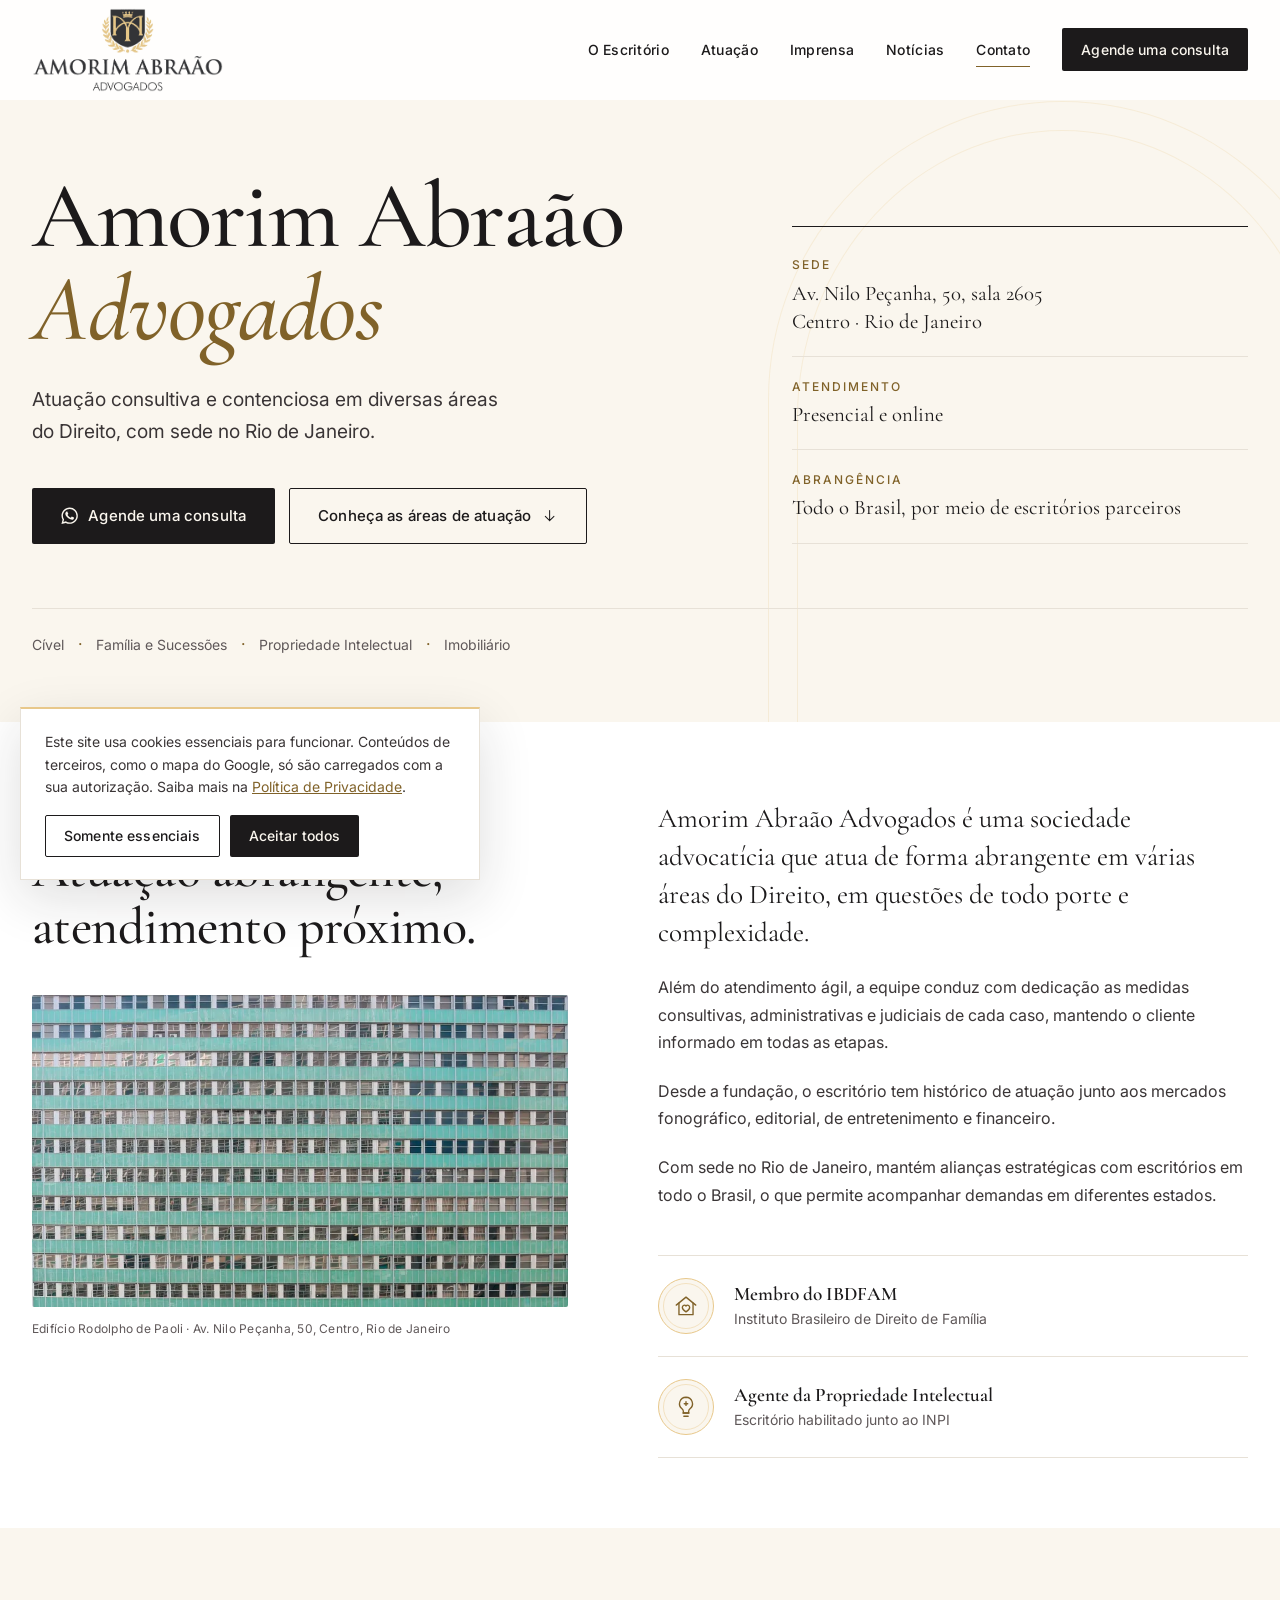
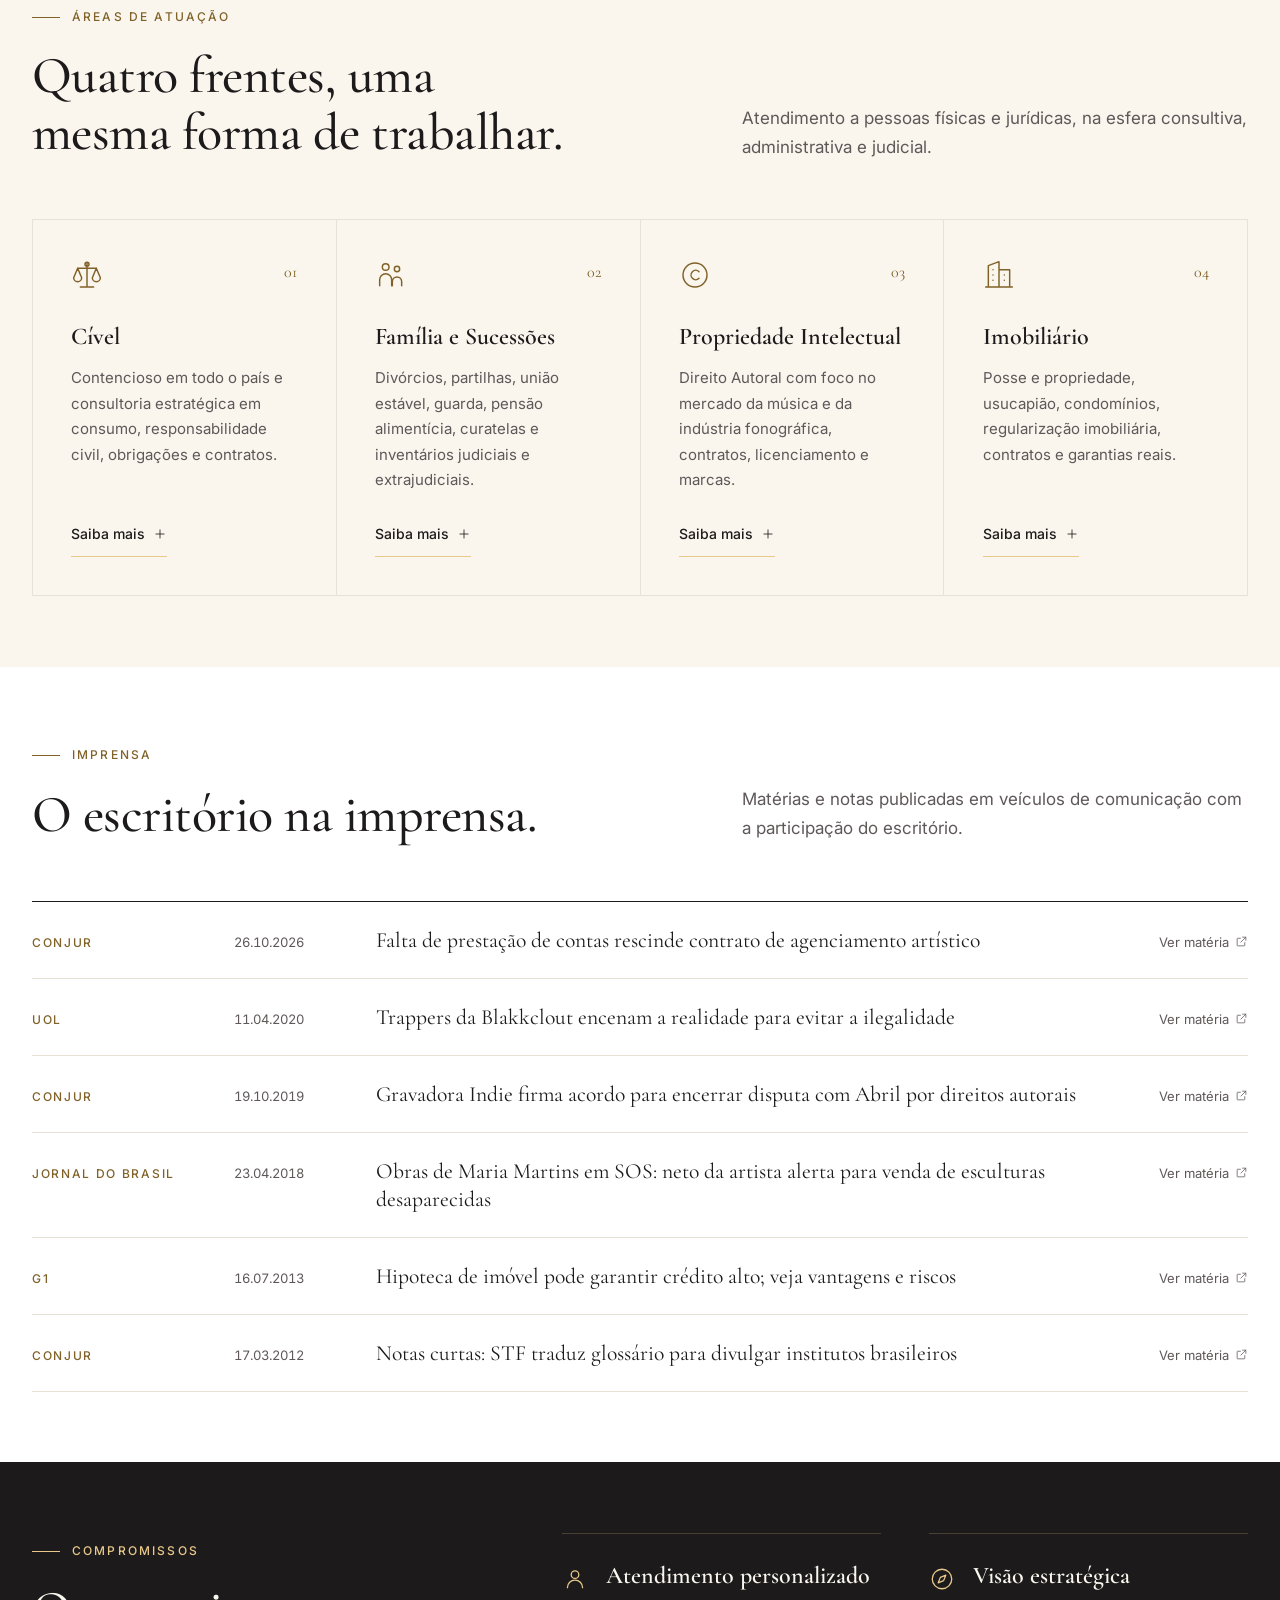
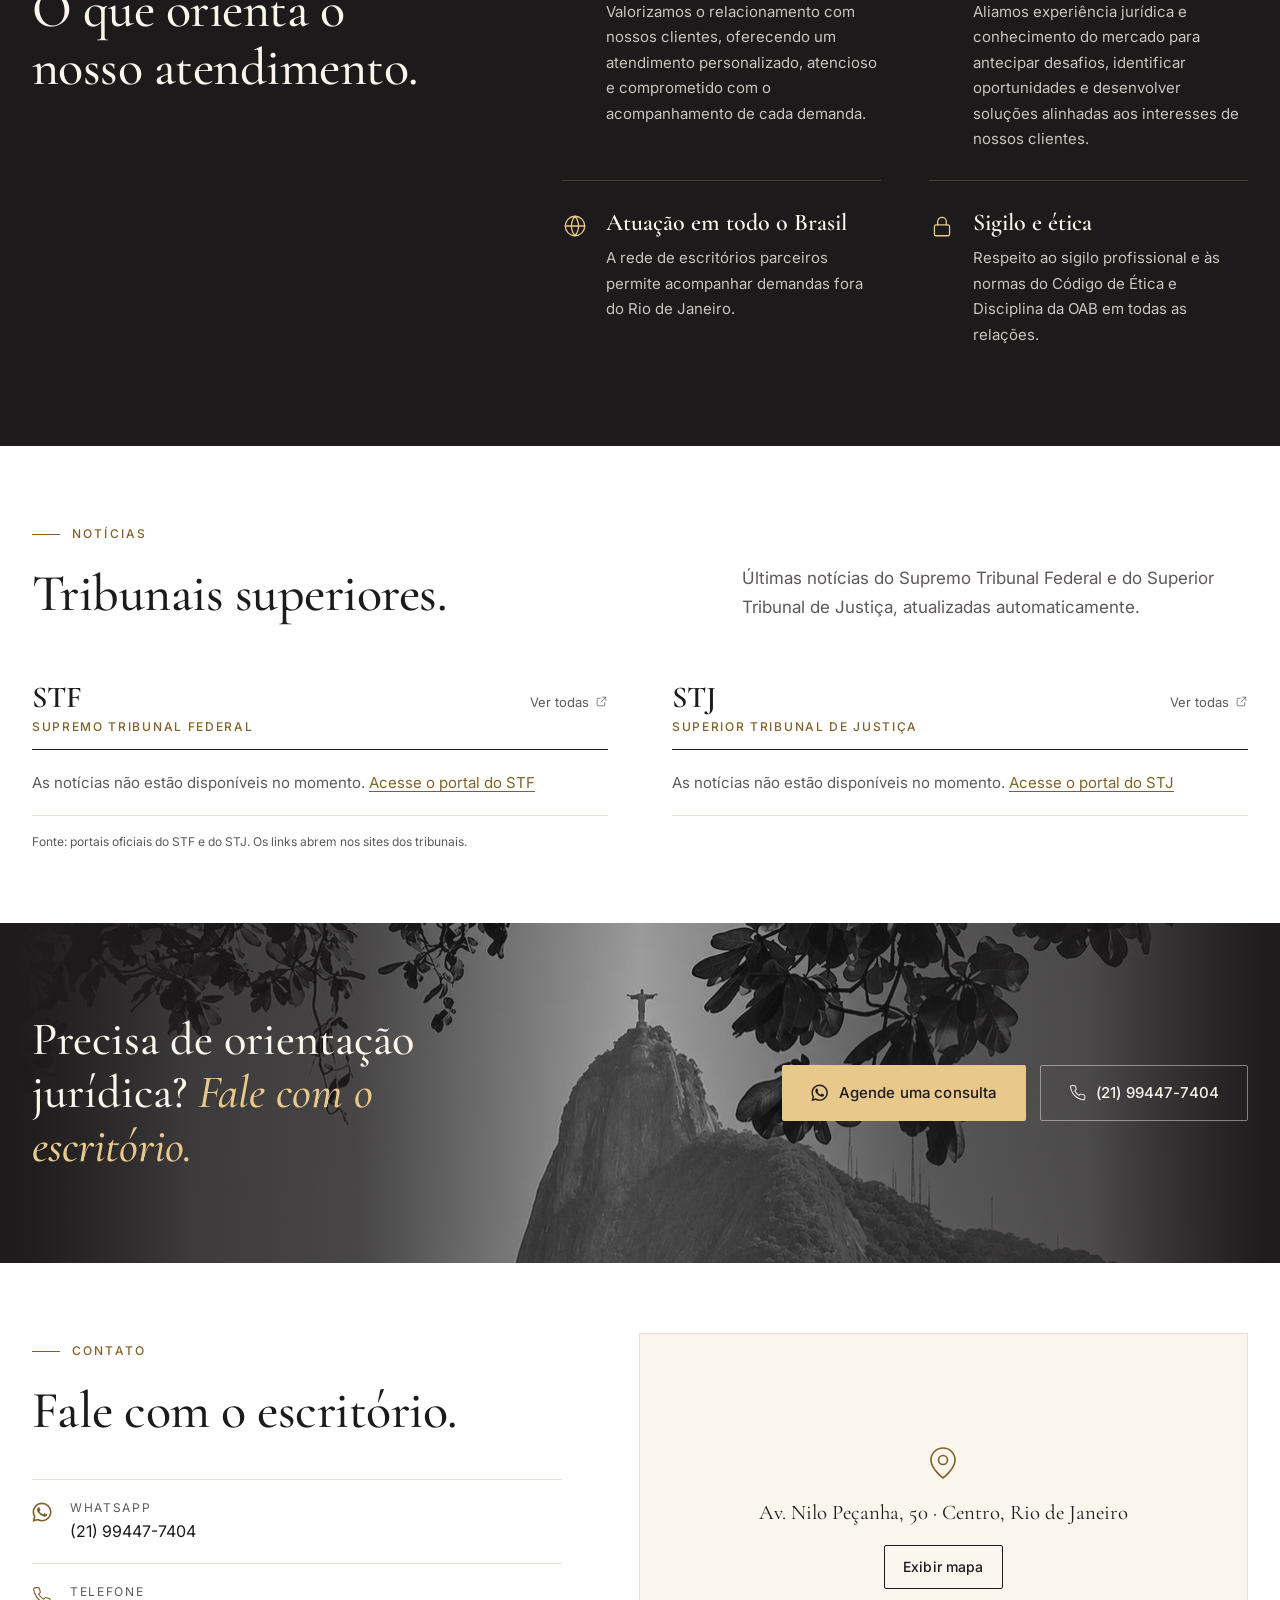
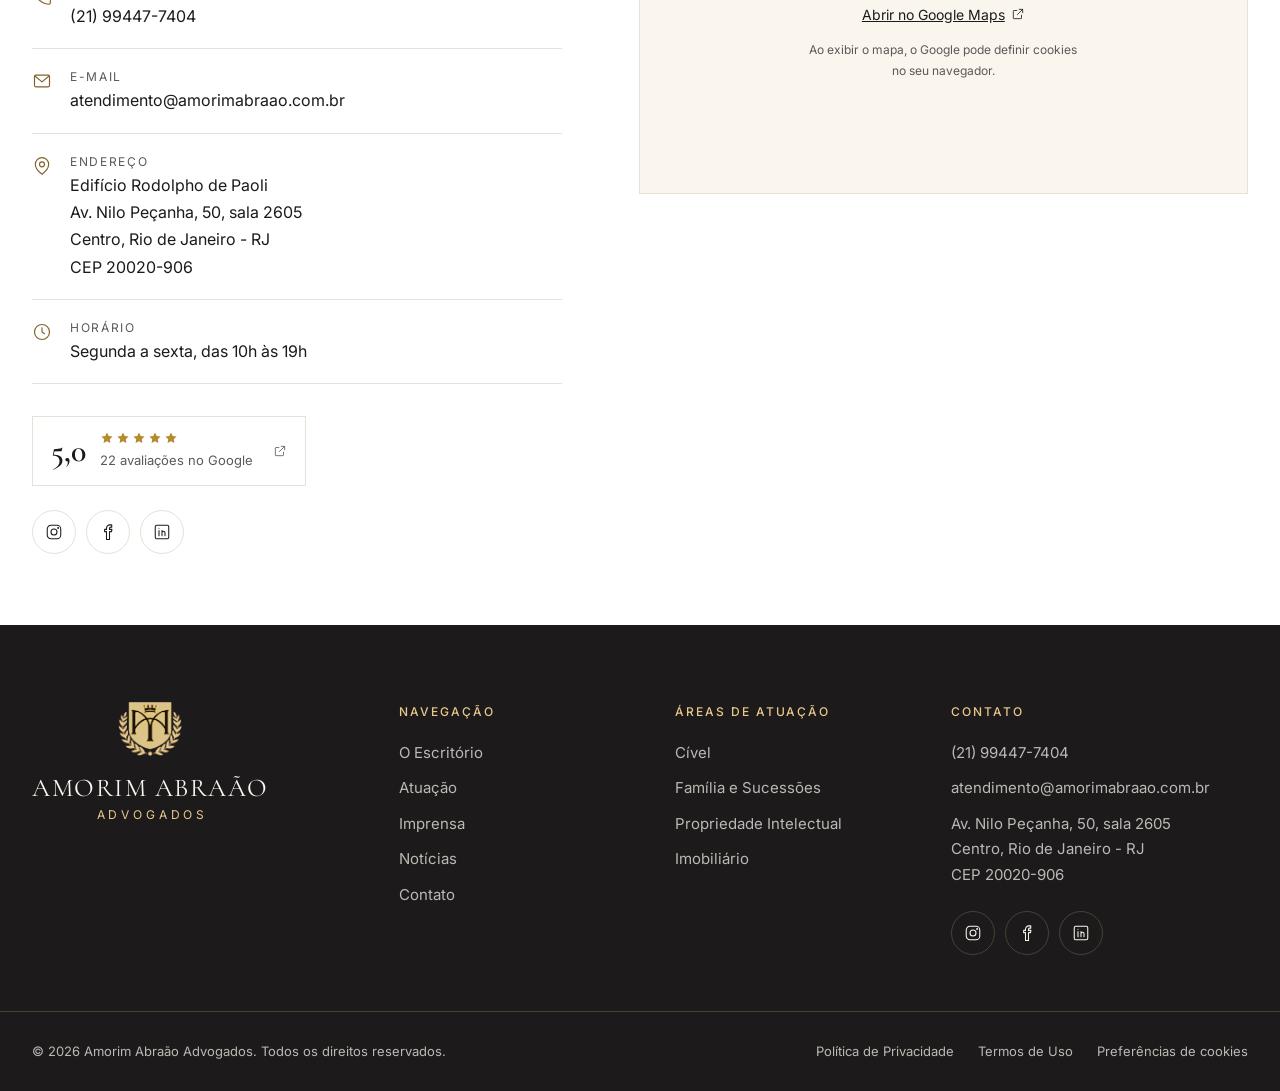
==== commit 731d6ba6: "Faixa de CTA: foto nova mais nítida, exibida sem ampliação - Nova foto do Corcovado (enviada pelo cl" ====
--- a/index.html
+++ b/index.html
@@ -62,7 +62,7 @@
   <link rel="preconnect" href="https://fonts.googleapis.com">
   <link rel="preconnect" href="https://fonts.gstatic.com" crossorigin>
   <link href="https://fonts.googleapis.com/css2?family=Cormorant+Garamond:ital,wght@0,500;0,600;1,500&family=Inter:wght@400;500;600&display=swap" rel="stylesheet">
-  <link rel="stylesheet" href="assets/css/styles.css?v=17">
+  <link rel="stylesheet" href="assets/css/styles.css?v=18">
   <script>document.documentElement.classList.add('js')</script>
 </head>
 <body>
@@ -597,6 +597,6 @@
     </div>
   </dialog>
 
-  <script src="assets/js/main.js?v=17" defer></script>
+  <script src="assets/js/main.js?v=18" defer></script>
 </body>
 </html>
--- a/assets/css/styles.css
+++ b/assets/css/styles.css
@@ -228,16 +228,23 @@
   position: relative; overflow: hidden; color: var(--cream); padding: clamp(56px, 7vw, 104px) 0;
   background:
     linear-gradient(90deg, rgba(28, 26, 27, .9) 0%, rgba(28, 26, 27, .8) 28%, rgba(28, 26, 27, .38) 50%, rgba(28, 26, 27, .72) 72%, rgba(28, 26, 27, .84) 100%),
-    url("../img/corcovado.webp?v=3") 50% 22% / cover no-repeat,
+    url("../img/corcovado.webp?v=4") 50% 22% / cover no-repeat,
     var(--ink-2);
 }
 @supports (filter: grayscale(1)) {
   /* foto em tons neutros para manter a paleta grafite + dourado */
   .cta-band { background: var(--ink-2); }
-  .cta-band::before { content: ""; position: absolute; inset: 0; background: url("../img/corcovado.webp?v=3") 50% 22% / cover no-repeat; filter: grayscale(1) contrast(1.08); }
-  .cta-band::after { content: ""; position: absolute; inset: 0; background: linear-gradient(90deg, rgba(28, 26, 27, .9) 0%, rgba(28, 26, 27, .8) 28%, rgba(28, 26, 27, .38) 50%, rgba(28, 26, 27, .72) 72%, rgba(28, 26, 27, .84) 100%); }
+  /* a foto nunca é ampliada além do tamanho real (1254px): fica centralizada e
+     as laterais se fundem no grafite, evitando a perda de nitidez em telas largas */
+  .cta-band::before {
+    content: ""; position: absolute; top: 0; bottom: 0; left: 50%; width: min(100%, 1254px); transform: translateX(-50%);
+    background: url("../img/corcovado.webp?v=4") 50% 22% / cover no-repeat;
+    -webkit-mask-image: linear-gradient(90deg, transparent 0, #000 14%, #000 86%, transparent 100%);
+            mask-image: linear-gradient(90deg, transparent 0, #000 14%, #000 86%, transparent 100%);
+  }
+  .cta-band::after { content: ""; position: absolute; inset: 0; background: linear-gradient(90deg, rgba(28, 26, 27, .9) 0%, rgba(28, 26, 27, .78) 28%, rgba(28, 26, 27, .34) 50%, rgba(28, 26, 27, .7) 72%, rgba(28, 26, 27, .84) 100%); }
   @media (max-width: 760px) {
-    .cta-band::before { background-image: url("../img/corcovado-800.webp?v=3"); background-position: 50% 18%; }
+    .cta-band::before { -webkit-mask-image: none; mask-image: none; }
     /* no celular o texto ocupa a faixa inteira: camada uniforme para manter a leitura */
     .cta-band::after { background: rgba(28, 26, 27, .7); }
   }
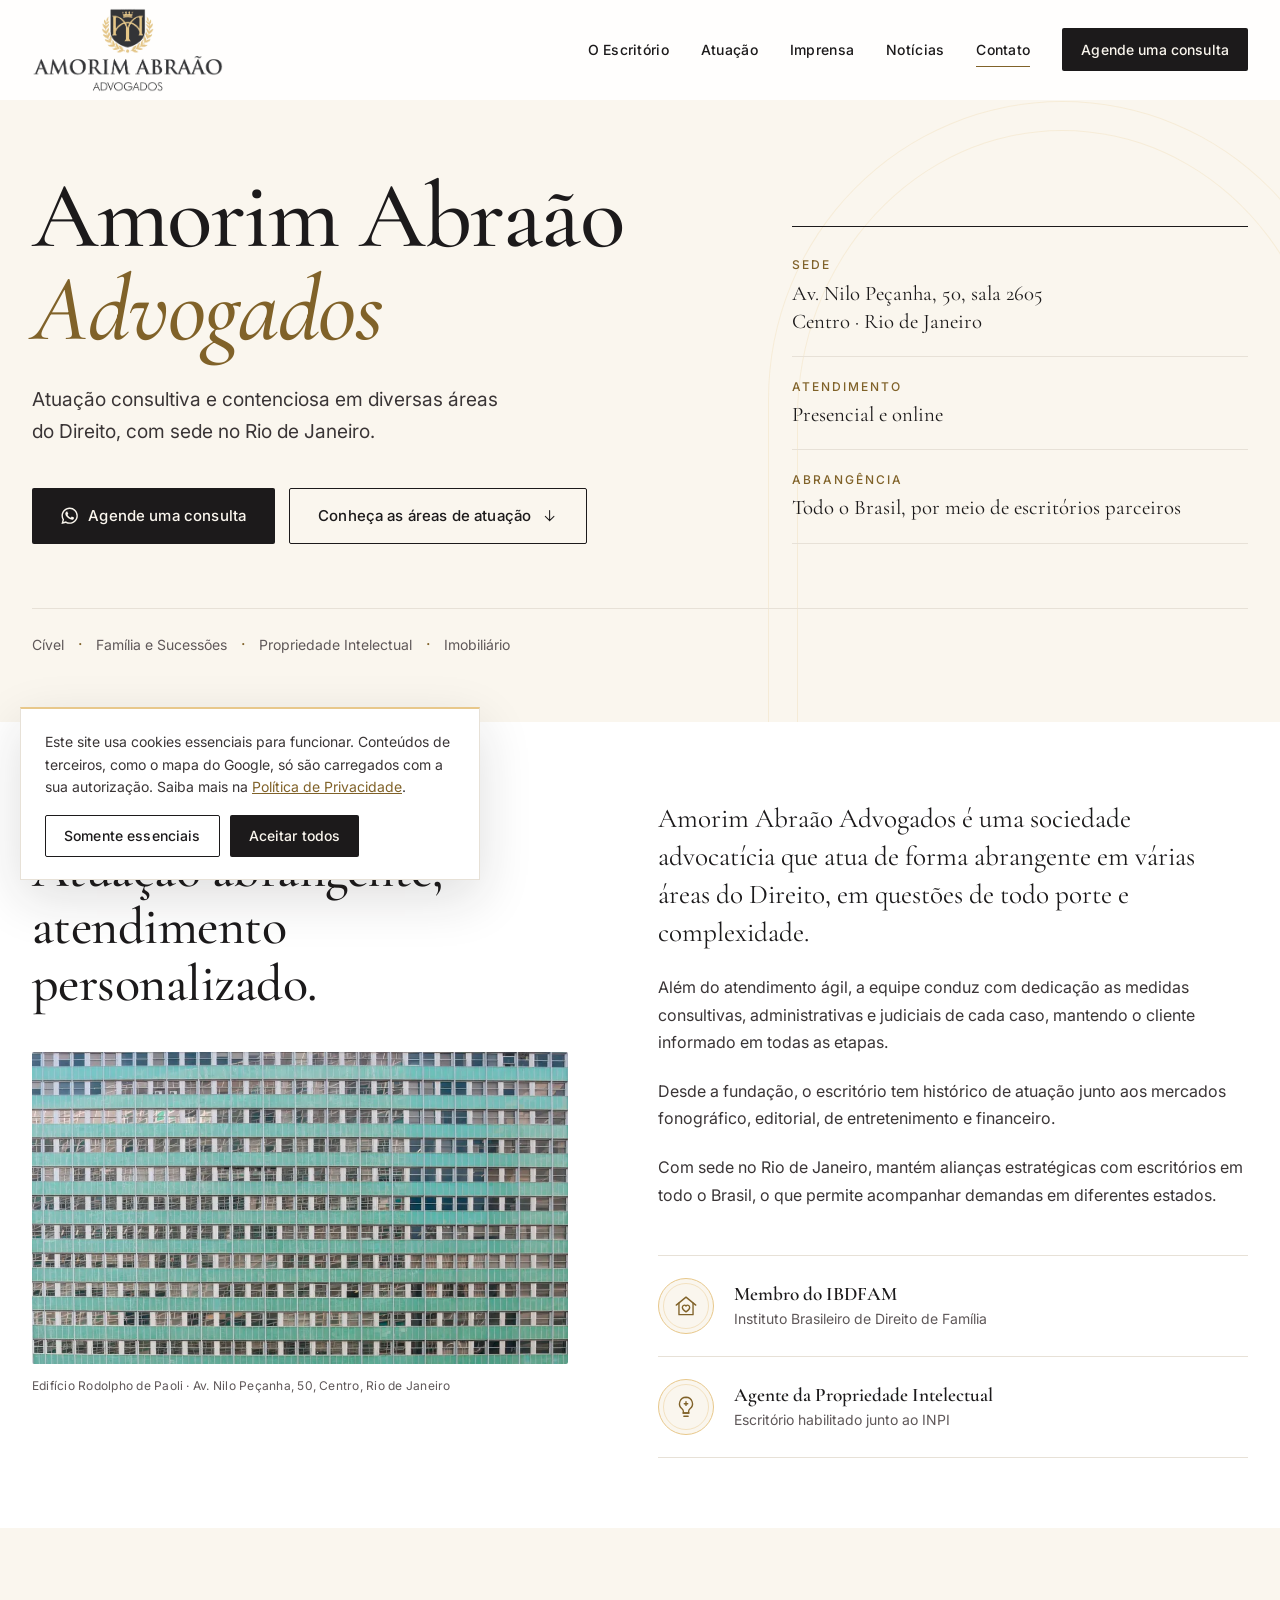
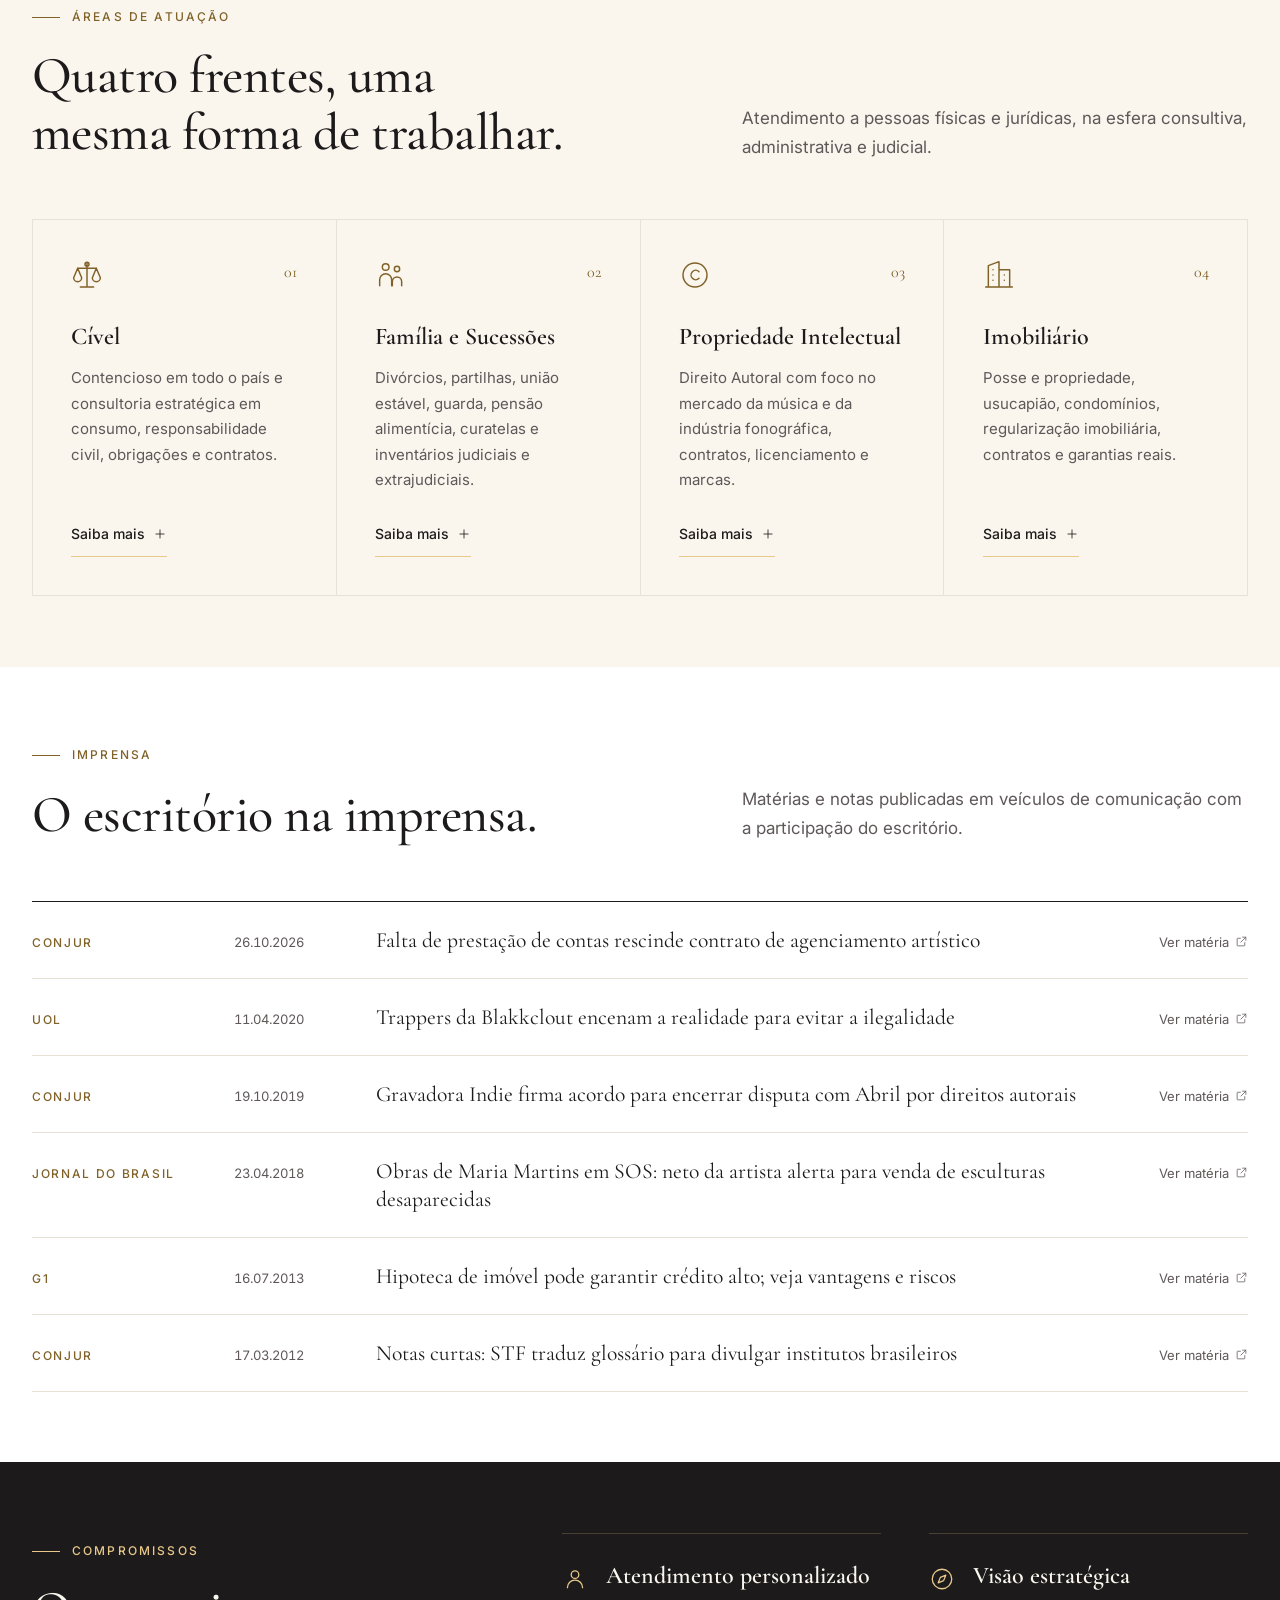
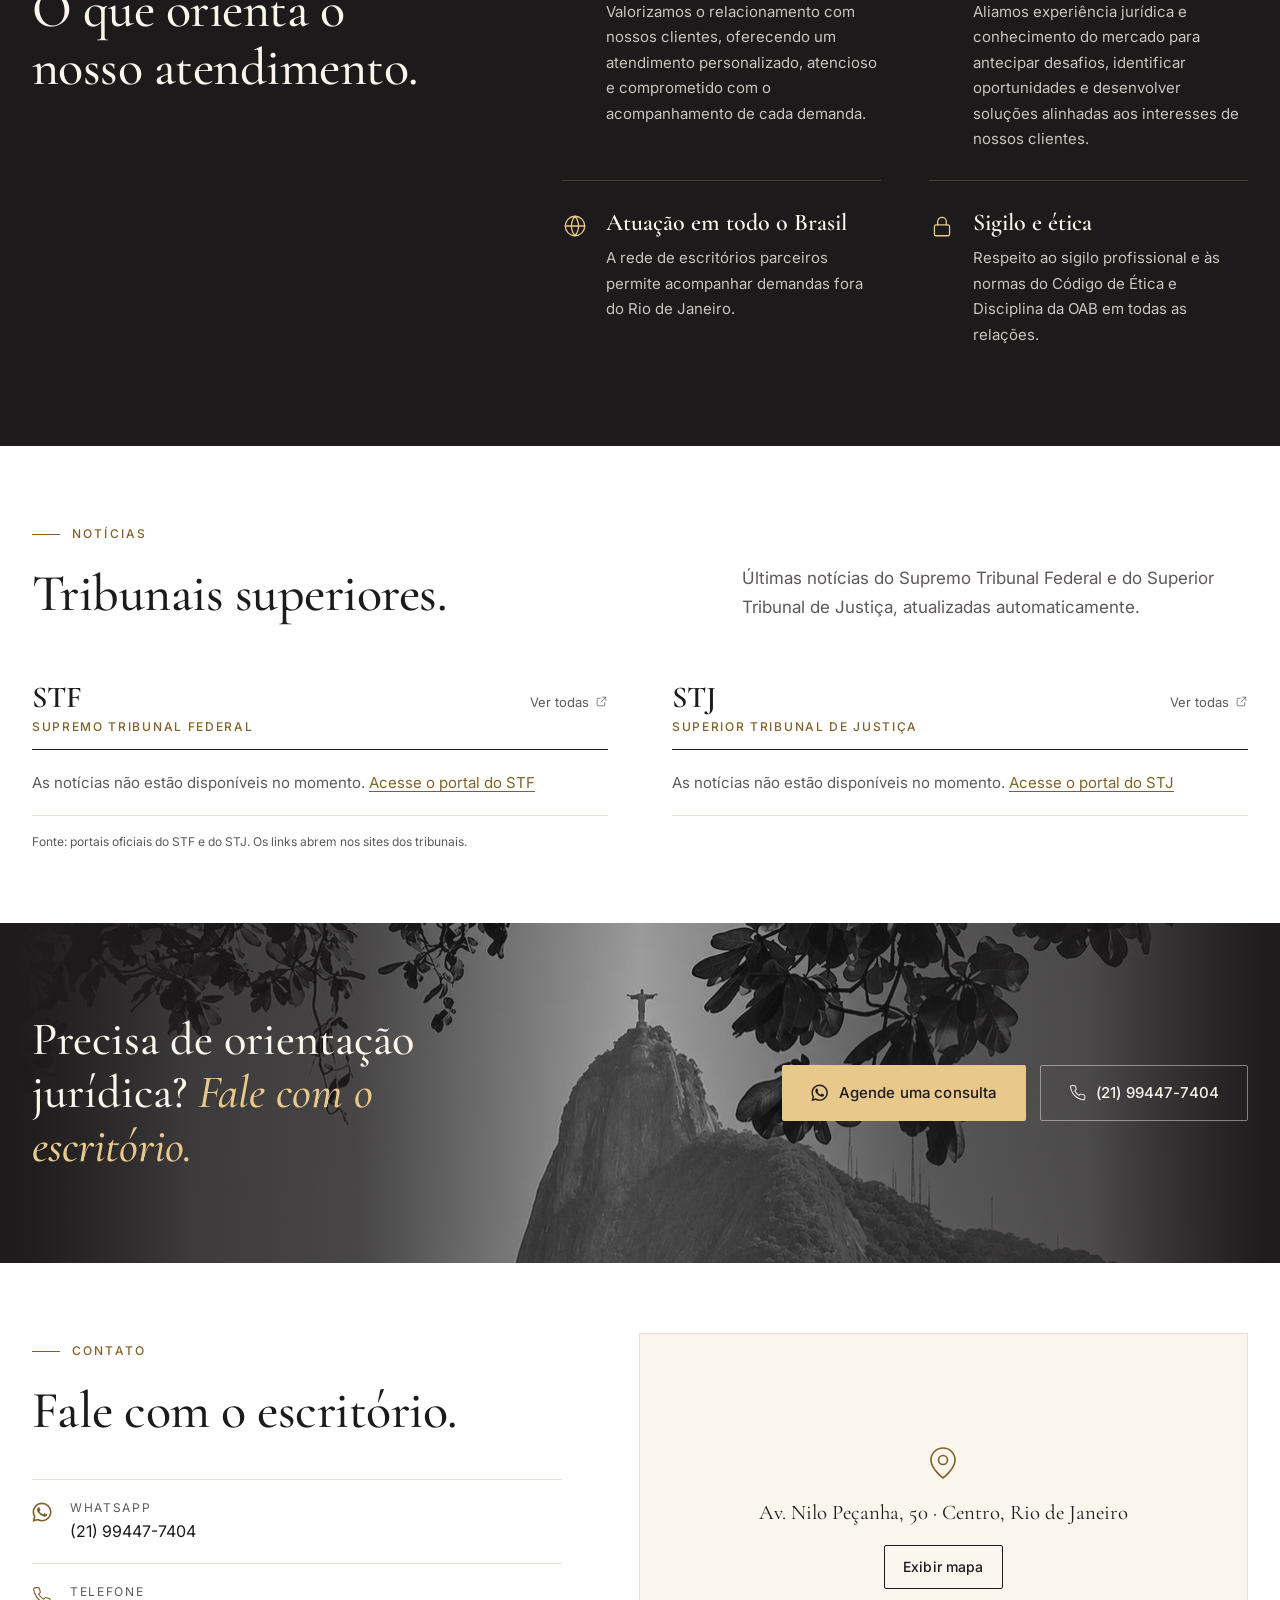
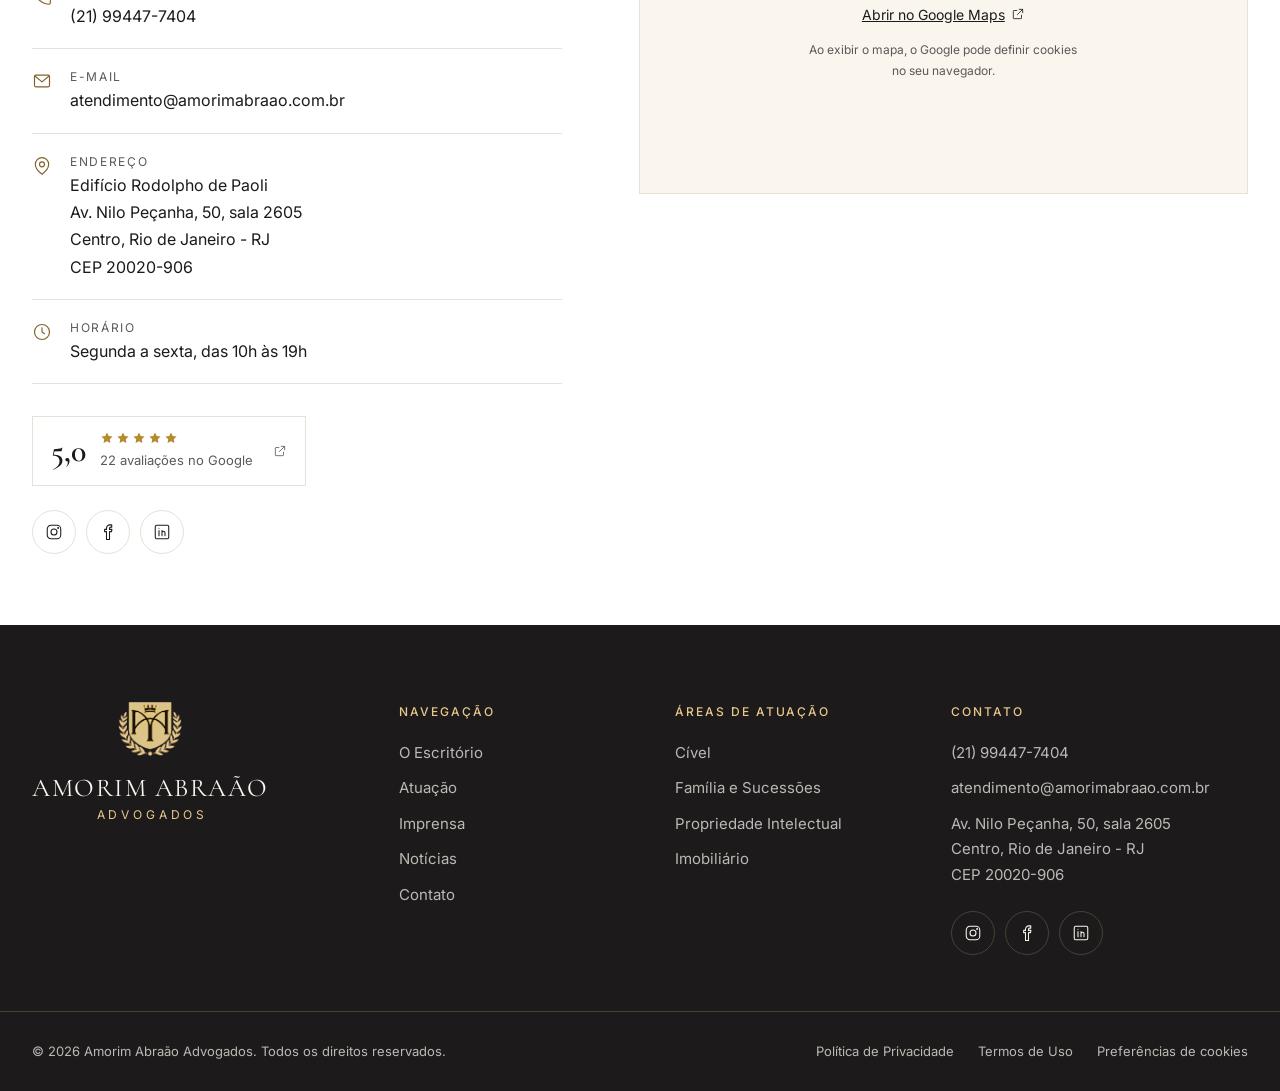
==== commit 0843ec30: "O Escritório: 'atendimento próximo' -> 'atendimento personalizado' Co-Authored-By: Claude Opus 5.5 <" ====
--- a/index.html
+++ b/index.html
@@ -179,7 +179,7 @@
       <div class="container office-grid">
         <div class="office-head">
           <p class="eyebrow" data-reveal>O Escritório</p>
-          <h2 class="section-title" id="escritorio-title" data-reveal style="--d:1">Atuação abrangente, atendimento próximo.</h2>
+          <h2 class="section-title" id="escritorio-title" data-reveal style="--d:1">Atuação abrangente, atendimento personalizado.</h2>
           <figure class="office-photo" data-reveal style="--d:2">
             <img src="assets/img/predio-1600.webp" srcset="assets/img/predio-900.webp 900w, assets/img/predio-1600.webp 1600w" sizes="(max-width: 960px) 92vw, 46vw" alt="Fachada do Edifício Rodolpho de Paoli, sede do escritório no Centro do Rio de Janeiro, com faixas de pastilhas verdes alternadas a fileiras de janelas" width="1600" height="930" loading="lazy" decoding="async">
             <figcaption>Edifício Rodolpho de Paoli · Av. Nilo Peçanha, 50, Centro, Rio de Janeiro</figcaption>
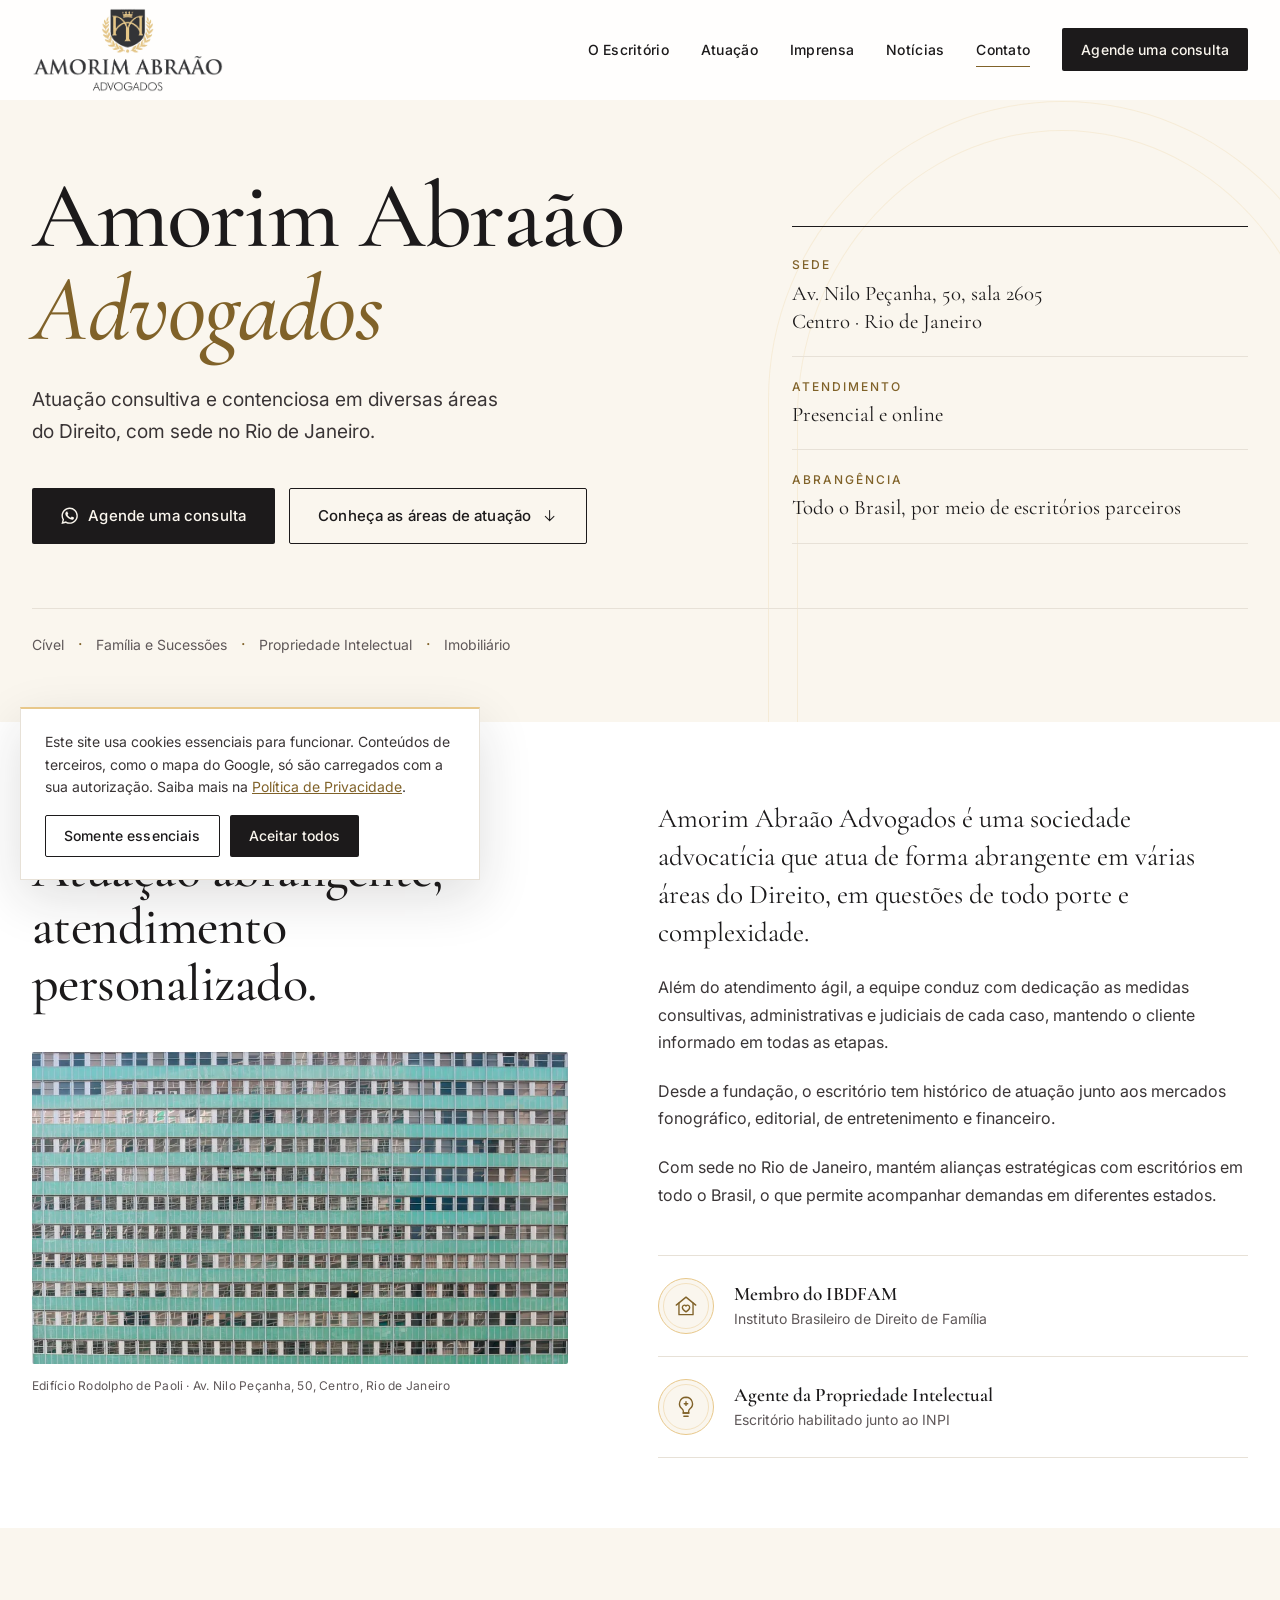
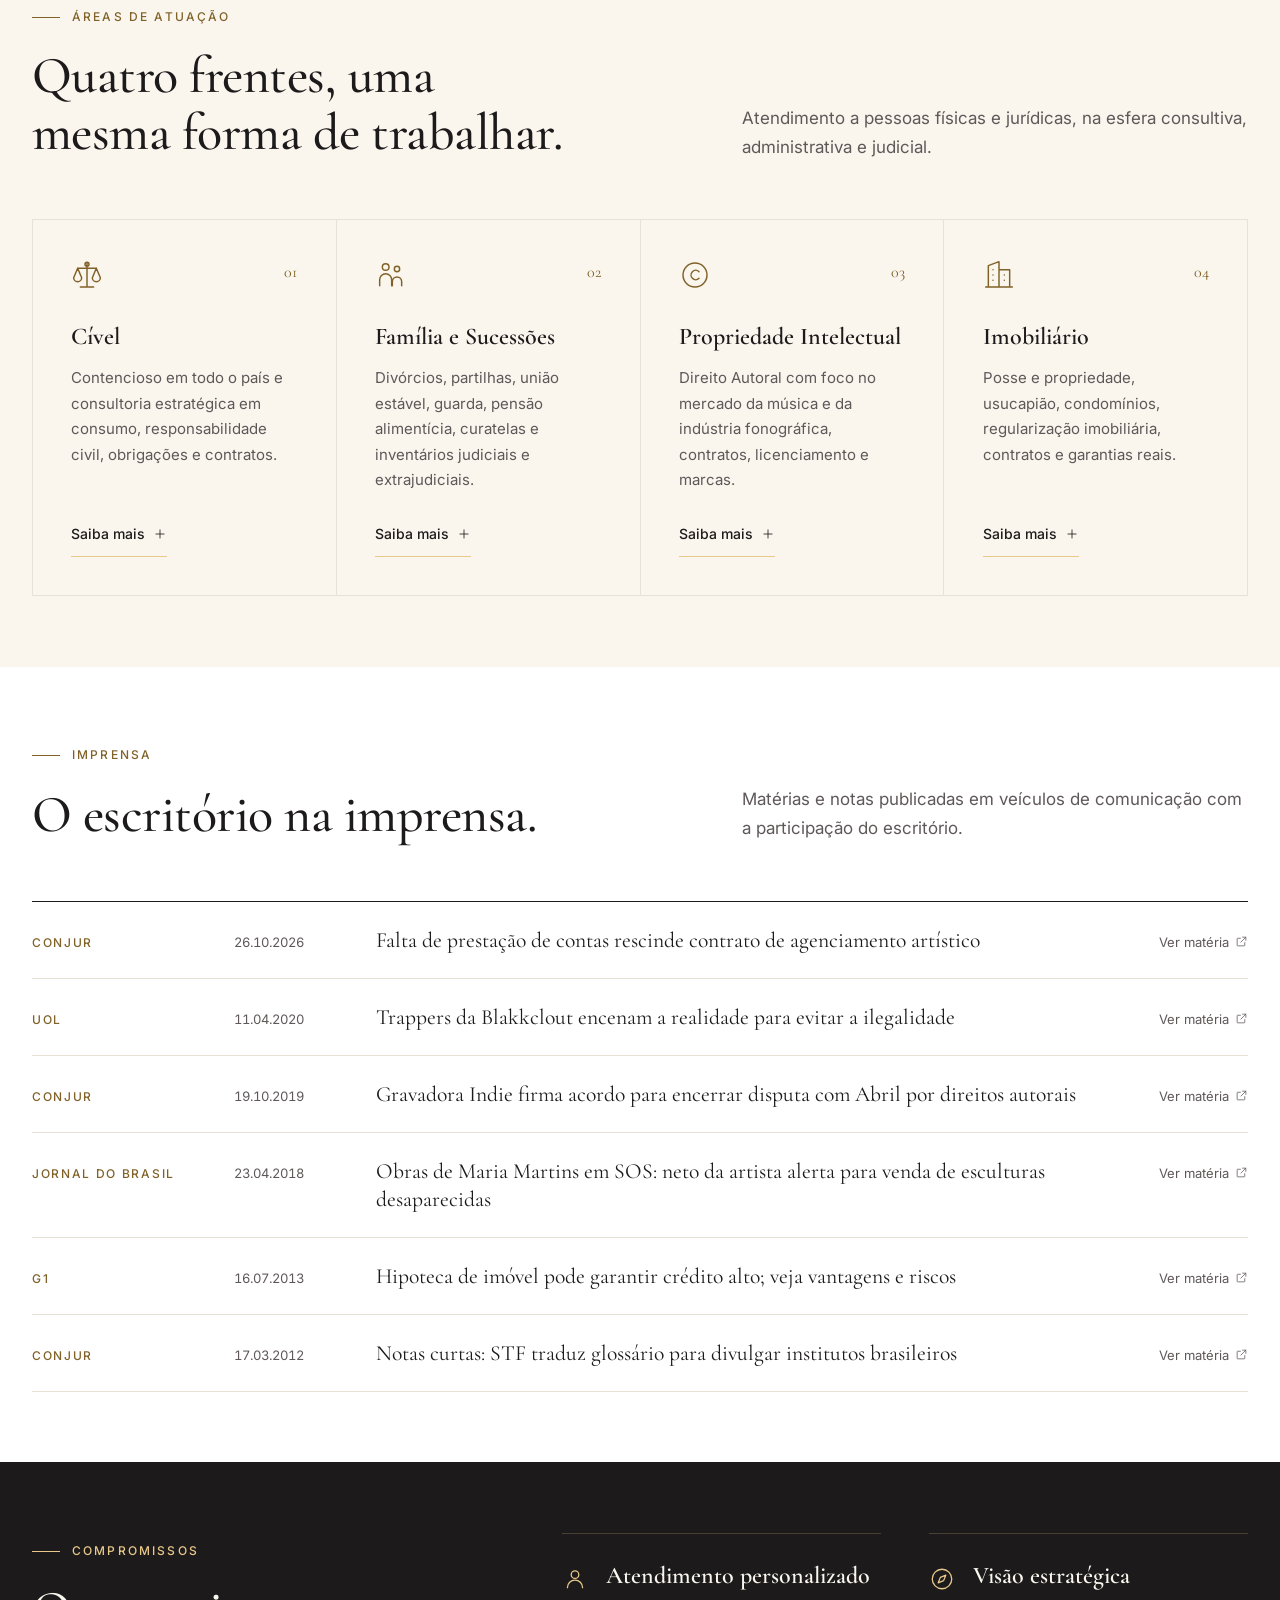
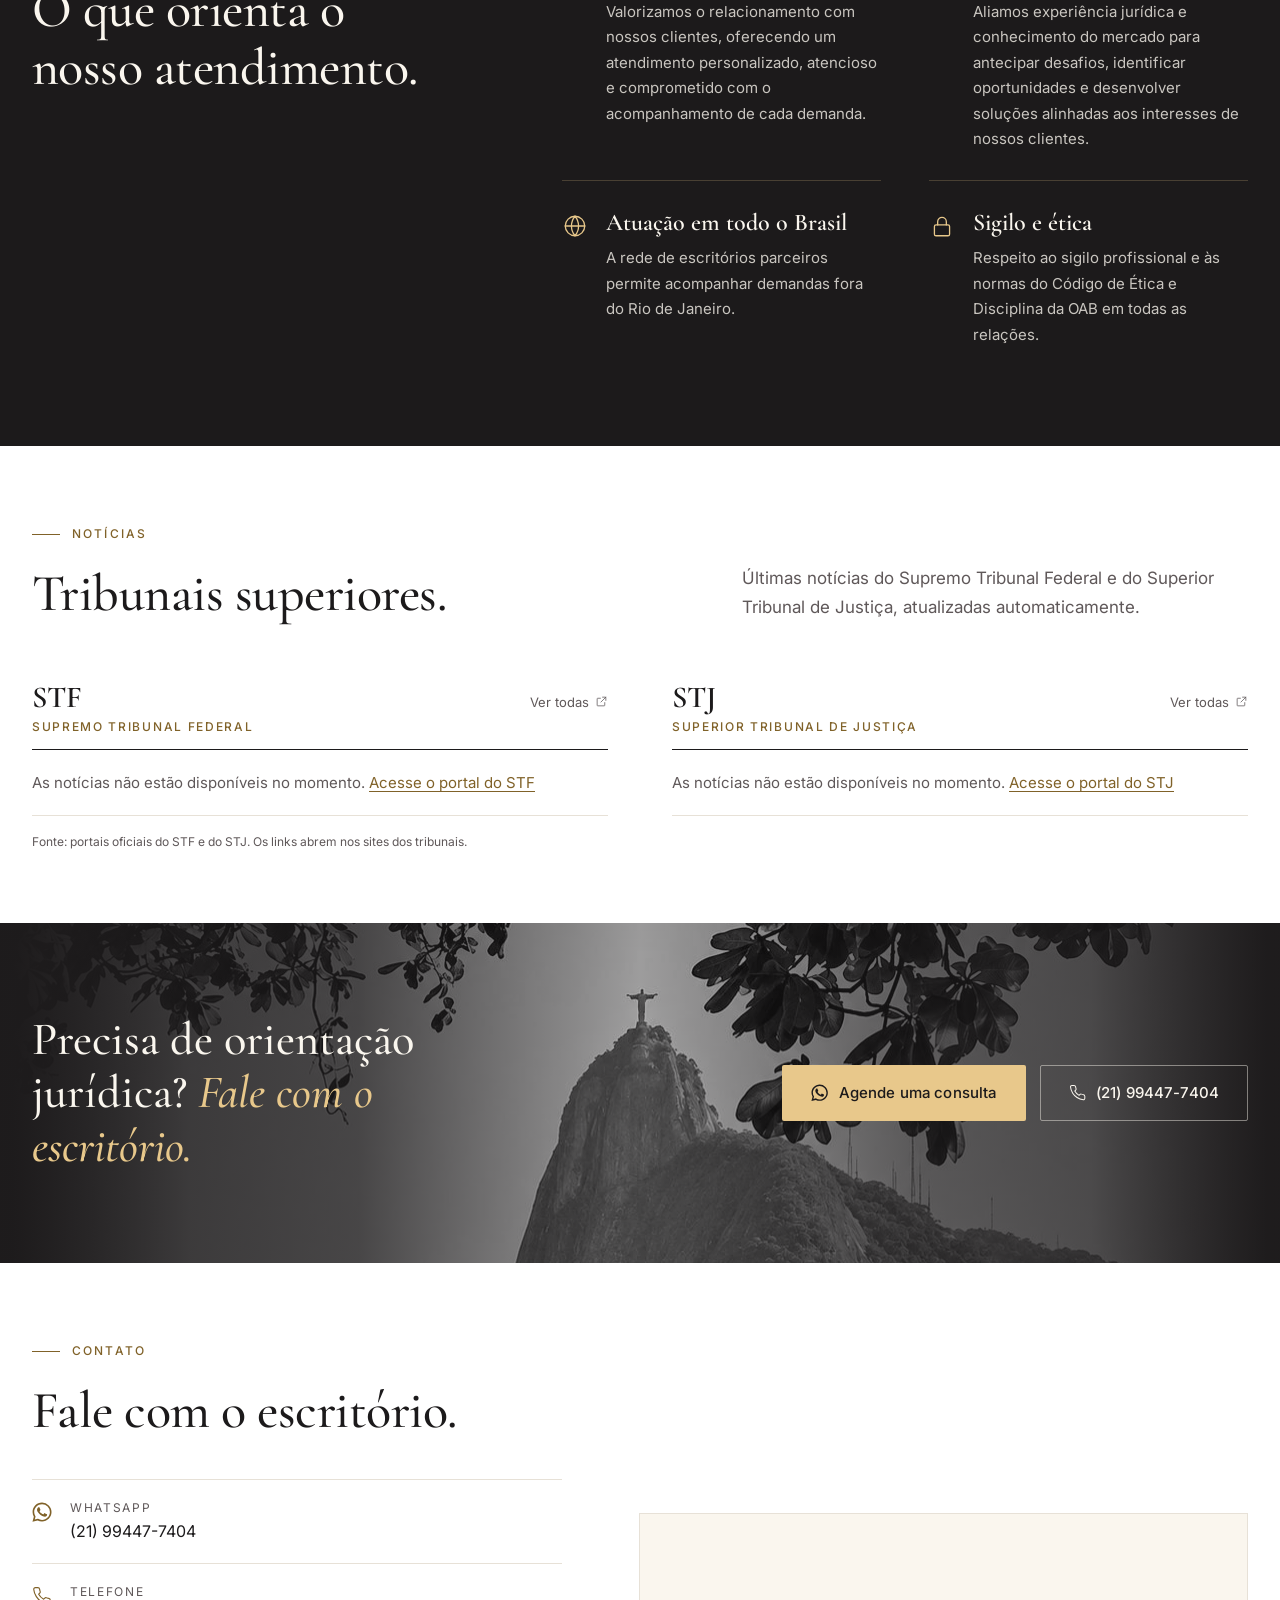
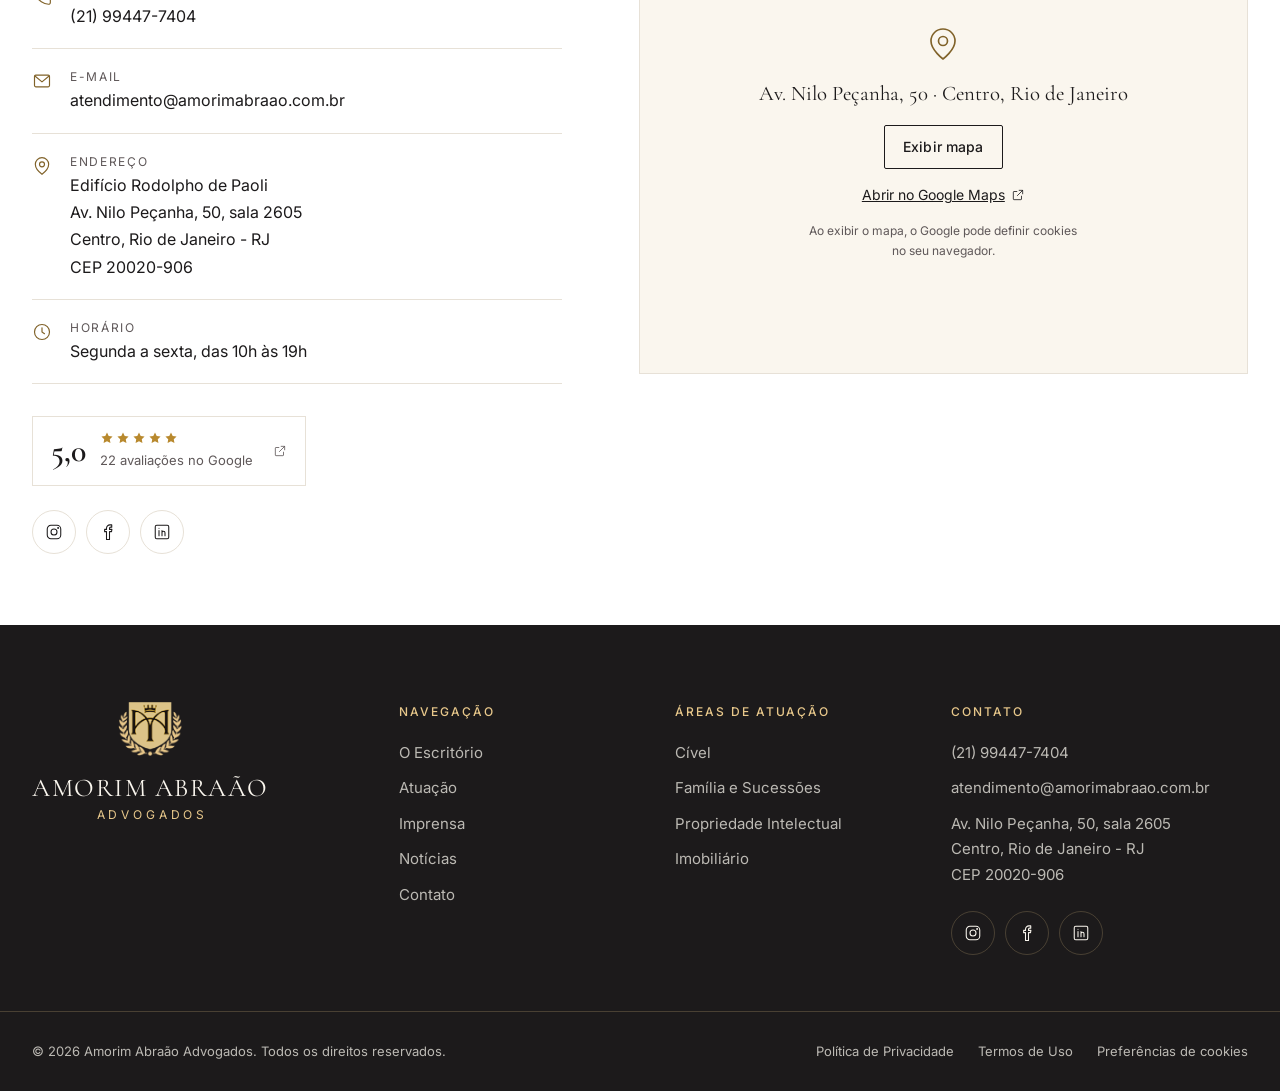
==== commit a7ea2287: "Contato: mapa centralizado na vertical em relação aos contatos Co-Authored-By: Claude Opus 5.5 <nore" ====
--- a/index.html
+++ b/index.html
@@ -62,7 +62,7 @@
   <link rel="preconnect" href="https://fonts.googleapis.com">
   <link rel="preconnect" href="https://fonts.gstatic.com" crossorigin>
   <link href="https://fonts.googleapis.com/css2?family=Cormorant+Garamond:ital,wght@0,500;0,600;1,500&family=Inter:wght@400;500;600&display=swap" rel="stylesheet">
-  <link rel="stylesheet" href="assets/css/styles.css?v=18">
+  <link rel="stylesheet" href="assets/css/styles.css?v=19">
   <script>document.documentElement.classList.add('js')</script>
 </head>
 <body>
@@ -597,6 +597,6 @@
     </div>
   </dialog>
 
-  <script src="assets/js/main.js?v=18" defer></script>
+  <script src="assets/js/main.js?v=19" defer></script>
 </body>
 </html>
--- a/assets/css/styles.css
+++ b/assets/css/styles.css
@@ -274,7 +274,7 @@
 .social a { display: grid; place-items: center; width: 44px; height: 44px; border: 1px solid var(--line); border-radius: 50%; color: var(--ink); transition: border-color .25s, color .25s, background-color .25s; }
 .social a:hover { border-color: var(--ink); background: var(--ink); color: var(--gold); }
 .social .icon { width: 18px; height: 18px; }
-.map { position: relative; height: clamp(360px, 36vw, 500px); background: var(--cream); border: 1px solid var(--line); }
+.map { position: relative; align-self: center; height: clamp(360px, 36vw, 500px); background: var(--cream); border: 1px solid var(--line); }
 .map iframe { position: absolute; inset: 0; width: 100%; height: 100%; border: 0; filter: grayscale(1) contrast(1.05); }
 .map-placeholder { position: absolute; inset: 0; display: flex; flex-direction: column; align-items: center; justify-content: center; gap: 14px; padding: 32px; text-align: center; }
 .map-placeholder > .icon { width: 36px; height: 36px; color: var(--gold-deep); stroke-width: 1.1; }
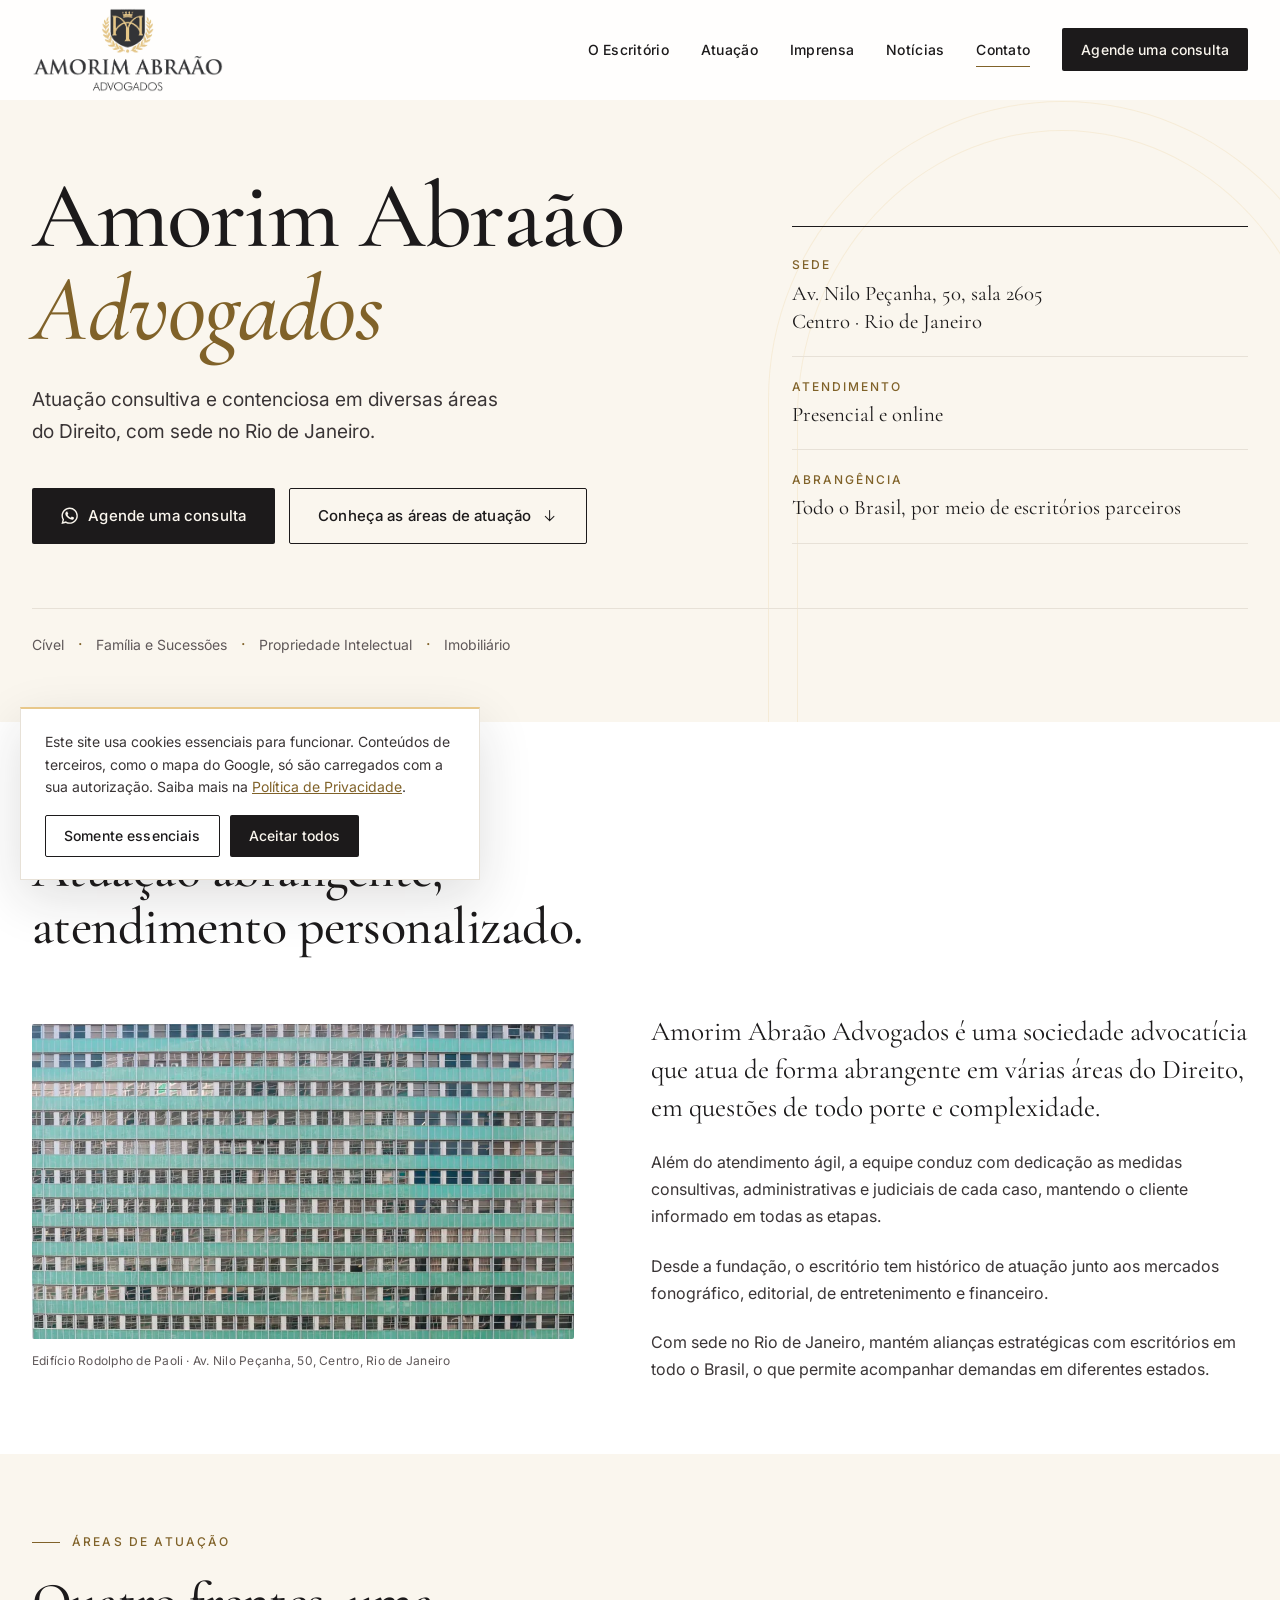
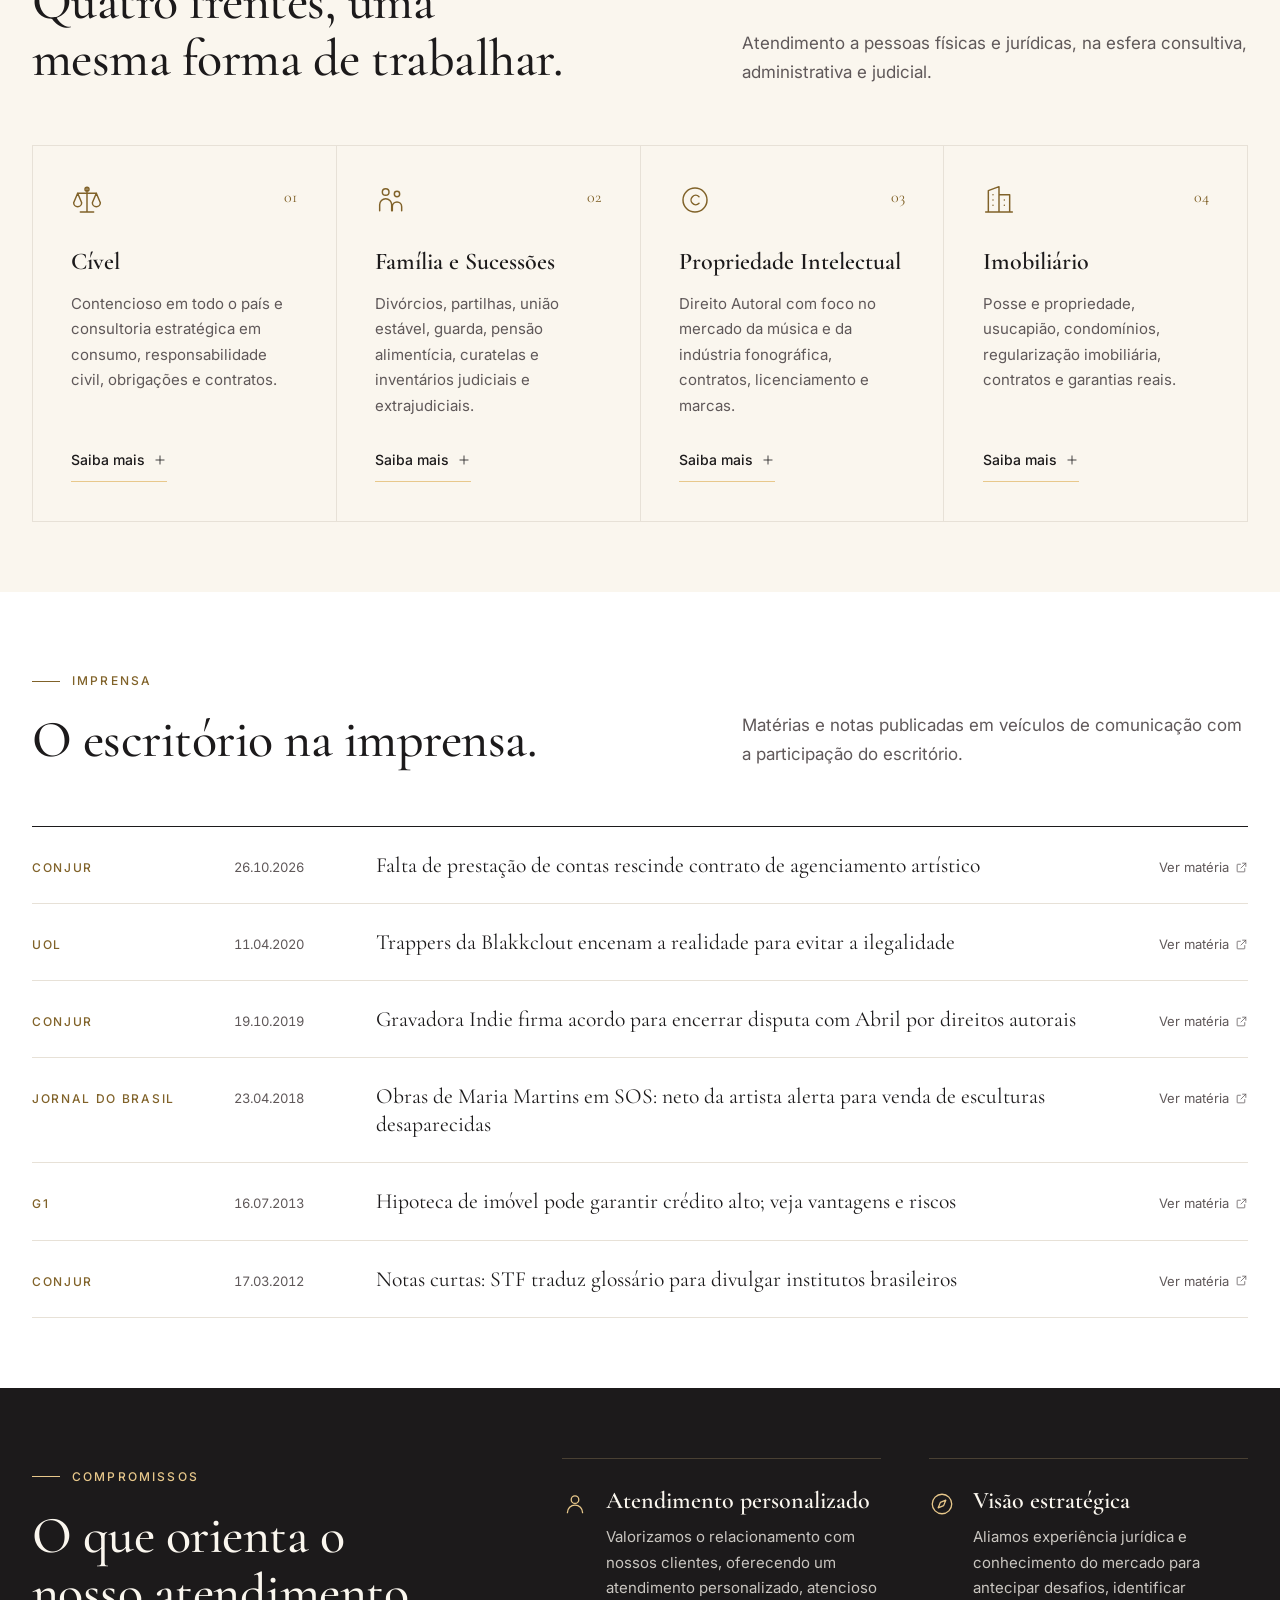
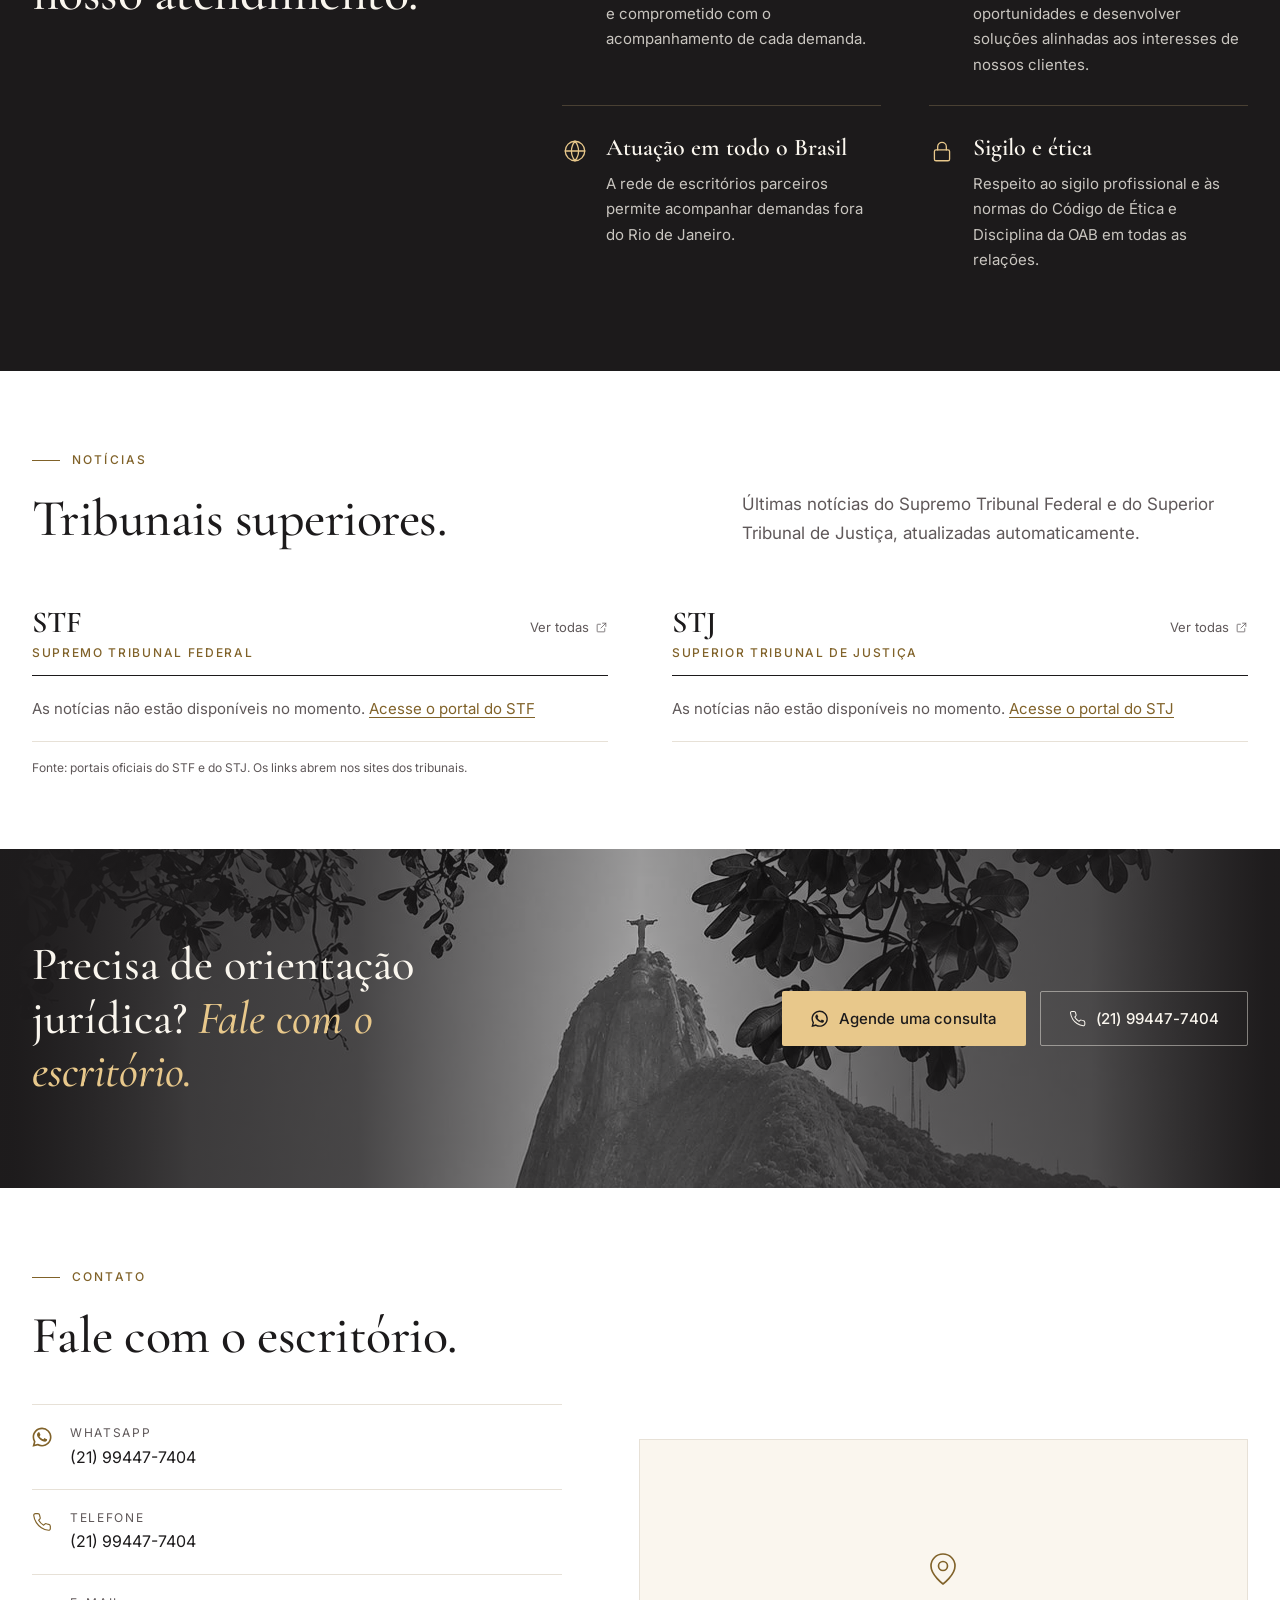
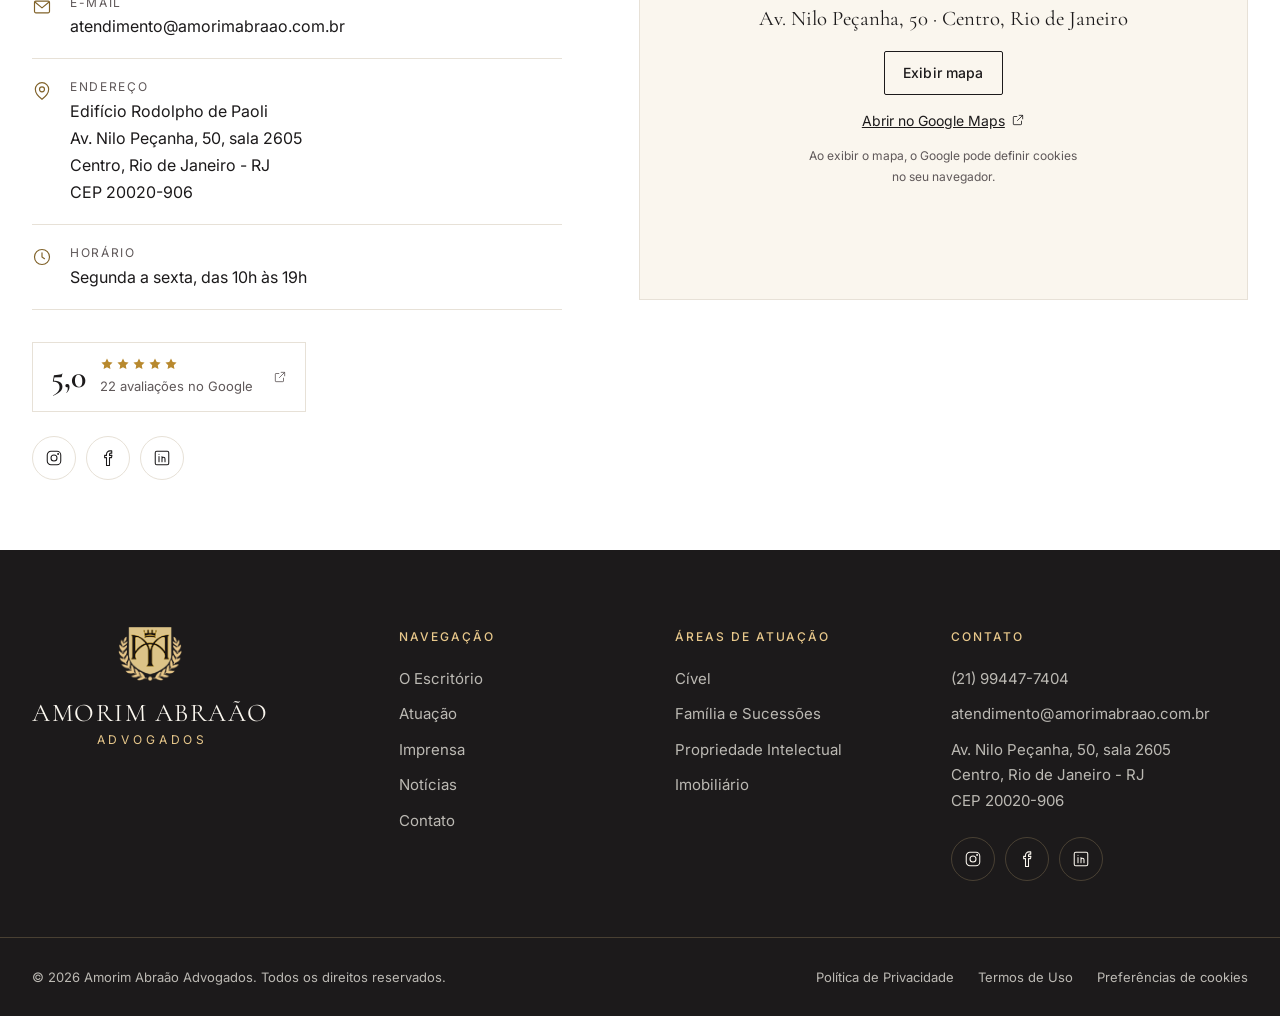
==== commit 799edb25: "O Escritório: remove selos, título em 2 linhas e foto/texto centralizados - Título e rótulo passam p" ====
--- a/index.html
+++ b/index.html
@@ -62,7 +62,7 @@
   <link rel="preconnect" href="https://fonts.googleapis.com">
   <link rel="preconnect" href="https://fonts.gstatic.com" crossorigin>
   <link href="https://fonts.googleapis.com/css2?family=Cormorant+Garamond:ital,wght@0,500;0,600;1,500&family=Inter:wght@400;500;600&display=swap" rel="stylesheet">
-  <link rel="stylesheet" href="assets/css/styles.css?v=19">
+  <link rel="stylesheet" href="assets/css/styles.css?v=20">
   <script>document.documentElement.classList.add('js')</script>
 </head>
 <body>
@@ -82,8 +82,6 @@
     <symbol id="i-network" viewBox="0 0 24 24"><circle cx="12" cy="12" r="9"/><path d="M3 12h18M12 3a14 14 0 0 1 0 18M12 3a14 14 0 0 0 0 18"/></symbol>
     <symbol id="i-lock" viewBox="0 0 24 24"><rect x="5" y="11" width="14" height="10" rx="1.5"/><path d="M8 11V8a4 4 0 0 1 8 0v3"/></symbol>
     <symbol id="i-star" viewBox="0 0 24 24"><path fill="currentColor" stroke="none" d="M12 2.5l2.94 5.96 6.58.96-4.76 4.64 1.12 6.55L12 17.52l-5.88 3.09 1.12-6.55L2.48 9.42l6.58-.96z"/></symbol>
-    <symbol id="i-family-law" viewBox="0 0 24 24"><path d="M3 11.2 12 3.8l9 7.4"/><path d="M5.5 9.3V20h13V9.3"/><path d="M12 17.4s-3.4-2-3.4-4.3A1.9 1.9 0 0 1 12 12a1.9 1.9 0 0 1 3.4 1.1c0 2.3-3.4 4.3-3.4 4.3z"/></symbol>
-    <symbol id="i-idea" viewBox="0 0 24 24"><path d="M9.2 17.5h5.6M10 20.5h4"/><path d="M12 3a6 6 0 0 0-3.7 10.7c.8.7 1.3 1.6 1.3 2.6v1.2h4.8v-1.2c0-1 .5-1.9 1.3-2.6A6 6 0 0 0 12 3z"/><path d="M12 7.2v3.3M10.4 9h3.2"/></symbol>
     <symbol id="i-phone" viewBox="0 0 24 24"><path d="M22 16.9v3a2 2 0 0 1-2.2 2 19.8 19.8 0 0 1-8.6-3.1 19.5 19.5 0 0 1-6-6A19.8 19.8 0 0 1 2.1 4.2 2 2 0 0 1 4.1 2h3a2 2 0 0 1 2 1.7c.1.9.4 1.8.7 2.7a2 2 0 0 1-.5 2.1L8 9.8a16 16 0 0 0 6 6l1.3-1.3a2 2 0 0 1 2.1-.4c.9.3 1.8.6 2.7.7a2 2 0 0 1 1.7 2z"/></symbol>
     <symbol id="i-mail" viewBox="0 0 24 24"><rect x="3" y="5" width="18" height="14" rx="1.5"/><path d="m3.5 6 8.5 7 8.5-7"/></symbol>
     <symbol id="i-pin" viewBox="0 0 24 24"><path d="M20 10c0 6-8 12-8 12s-8-6-8-12a8 8 0 0 1 16 0z"/><circle cx="12" cy="10" r="3"/></symbol>
@@ -176,39 +174,24 @@
 
     <!-- ============ O ESCRITÓRIO ============ -->
     <section class="section office" id="escritorio" aria-labelledby="escritorio-title">
-      <div class="container office-grid">
+      <div class="container">
         <div class="office-head">
           <p class="eyebrow" data-reveal>O Escritório</p>
-          <h2 class="section-title" id="escritorio-title" data-reveal style="--d:1">Atuação abrangente, atendimento personalizado.</h2>
-          <figure class="office-photo" data-reveal style="--d:2">
+          <h2 class="section-title office-title" id="escritorio-title" data-reveal style="--d:1">Atuação abrangente, <span>atendimento personalizado.</span></h2>
+        </div>
+
+        <div class="office-grid">
+          <figure class="office-photo" data-reveal>
             <img src="assets/img/predio-1600.webp" srcset="assets/img/predio-900.webp 900w, assets/img/predio-1600.webp 1600w" sizes="(max-width: 960px) 92vw, 46vw" alt="Fachada do Edifício Rodolpho de Paoli, sede do escritório no Centro do Rio de Janeiro, com faixas de pastilhas verdes alternadas a fileiras de janelas" width="1600" height="930" loading="lazy" decoding="async">
             <figcaption>Edifício Rodolpho de Paoli · Av. Nilo Peçanha, 50, Centro, Rio de Janeiro</figcaption>
           </figure>
-        </div>
-
-        <div class="office-copy">
+
+          <div class="office-copy">
           <p class="lead" data-reveal>Amorim Abraão Advogados é uma sociedade advocatícia que atua de forma abrangente em várias áreas do Direito, em questões de todo porte e complexidade.</p>
           <p data-reveal style="--d:1">Além do atendimento ágil, a equipe conduz com dedicação as medidas consultivas, administrativas e judiciais de cada caso, mantendo o cliente informado em todas as etapas.</p>
           <p data-reveal style="--d:2">Desde a fundação, o escritório tem histórico de atuação junto aos mercados fonográfico, editorial, de entretenimento e financeiro.</p>
           <p data-reveal style="--d:3">Com sede no Rio de Janeiro, mantém alianças estratégicas com escritórios em todo o Brasil, o que permite acompanhar demandas em diferentes estados.</p>
-
-          <!-- ============ SELOS INSTITUCIONAIS ============ -->
-          <ul class="seals" aria-label="Vínculos institucionais" data-reveal style="--d:4">
-            <li class="seal">
-              <span class="seal-icon" aria-hidden="true"><svg class="icon"><use href="#i-family-law"/></svg></span>
-              <div>
-                <strong>Membro do IBDFAM</strong>
-                <span>Instituto Brasileiro de Direito de Família</span>
-              </div>
-            </li>
-            <li class="seal">
-              <span class="seal-icon" aria-hidden="true"><svg class="icon"><use href="#i-idea"/></svg></span>
-              <div>
-                <strong>Agente da Propriedade Intelectual</strong>
-                <span>Escritório habilitado junto ao INPI</span>
-              </div>
-            </li>
-          </ul>
+          </div>
         </div>
       </div>
     </section>
@@ -597,6 +580,6 @@
     </div>
   </dialog>
 
-  <script src="assets/js/main.js?v=19" defer></script>
+  <script src="assets/js/main.js?v=20" defer></script>
 </body>
 </html>
--- a/assets/css/styles.css
+++ b/assets/css/styles.css
@@ -146,23 +146,17 @@
 .section-head { display: flex; justify-content: space-between; align-items: flex-end; gap: 24px 64px; flex-wrap: wrap; margin-bottom: clamp(36px, 4.5vw, 60px); }
 
 /* O Escritório */
-.office-grid { display: grid; grid-template-columns: minmax(0, 1fr) minmax(0, 1.1fr); gap: clamp(40px, 7vw, 112px); }
-.office-photo { margin-top: 40px; }
+.office-head { margin-bottom: clamp(36px, 4.5vw, 60px); }
+/* título em 2 linhas equilibradas: "Atuação abrangente," / "atendimento personalizado." */
+.office-title { max-width: none; }
+.office-title span { display: block; }
+/* foto e texto lado a lado, centralizados na mesma altura */
+.office-grid { display: grid; grid-template-columns: minmax(0, 1fr) minmax(0, 1.1fr); gap: clamp(40px, 6vw, 96px); align-items: center; }
+.office-photo { margin: 0; }
 .office-photo img { width: 100%; border-radius: var(--radius); }
 .office-photo figcaption { margin-top: 12px; font-size: .75rem; color: var(--muted); letter-spacing: .02em; }
-.office-copy { display: grid; gap: 22px; align-content: start; padding-top: 8px; }
+.office-copy { display: grid; gap: 22px; }
 .office-copy > p:not(.lead) { color: var(--text); max-width: 60ch; }
-.seals { margin-top: 24px; display: grid; grid-template-columns: 1fr; border-top: 1px solid var(--line); border-bottom: 1px solid var(--line); }
-.seal { display: flex; align-items: center; gap: 20px; padding: 22px 0; }
-.seal + .seal { border-top: 1px solid var(--line); }
-.seal-icon {
-  flex: none; position: relative; display: grid; place-items: center; width: 56px; height: 56px;
-  border: 1px solid var(--gold); border-radius: 50%; color: var(--gold-deep); background: var(--cream);
-}
-.seal-icon::after { content: ""; position: absolute; inset: 4px; border: 1px solid rgba(232, 200, 139, .45); border-radius: 50%; }
-.seal-icon .icon { width: 26px; height: 26px; stroke-width: 1.25; }
-.seal strong { display: block; font-family: var(--serif); font-size: 1.2rem; font-weight: 600; color: var(--ink); line-height: 1.25; }
-.seal div > span { display: block; margin-top: 2px; font-size: .875rem; color: var(--muted); line-height: 1.5; }
 
 /* Áreas */
 .areas { background: var(--cream); }
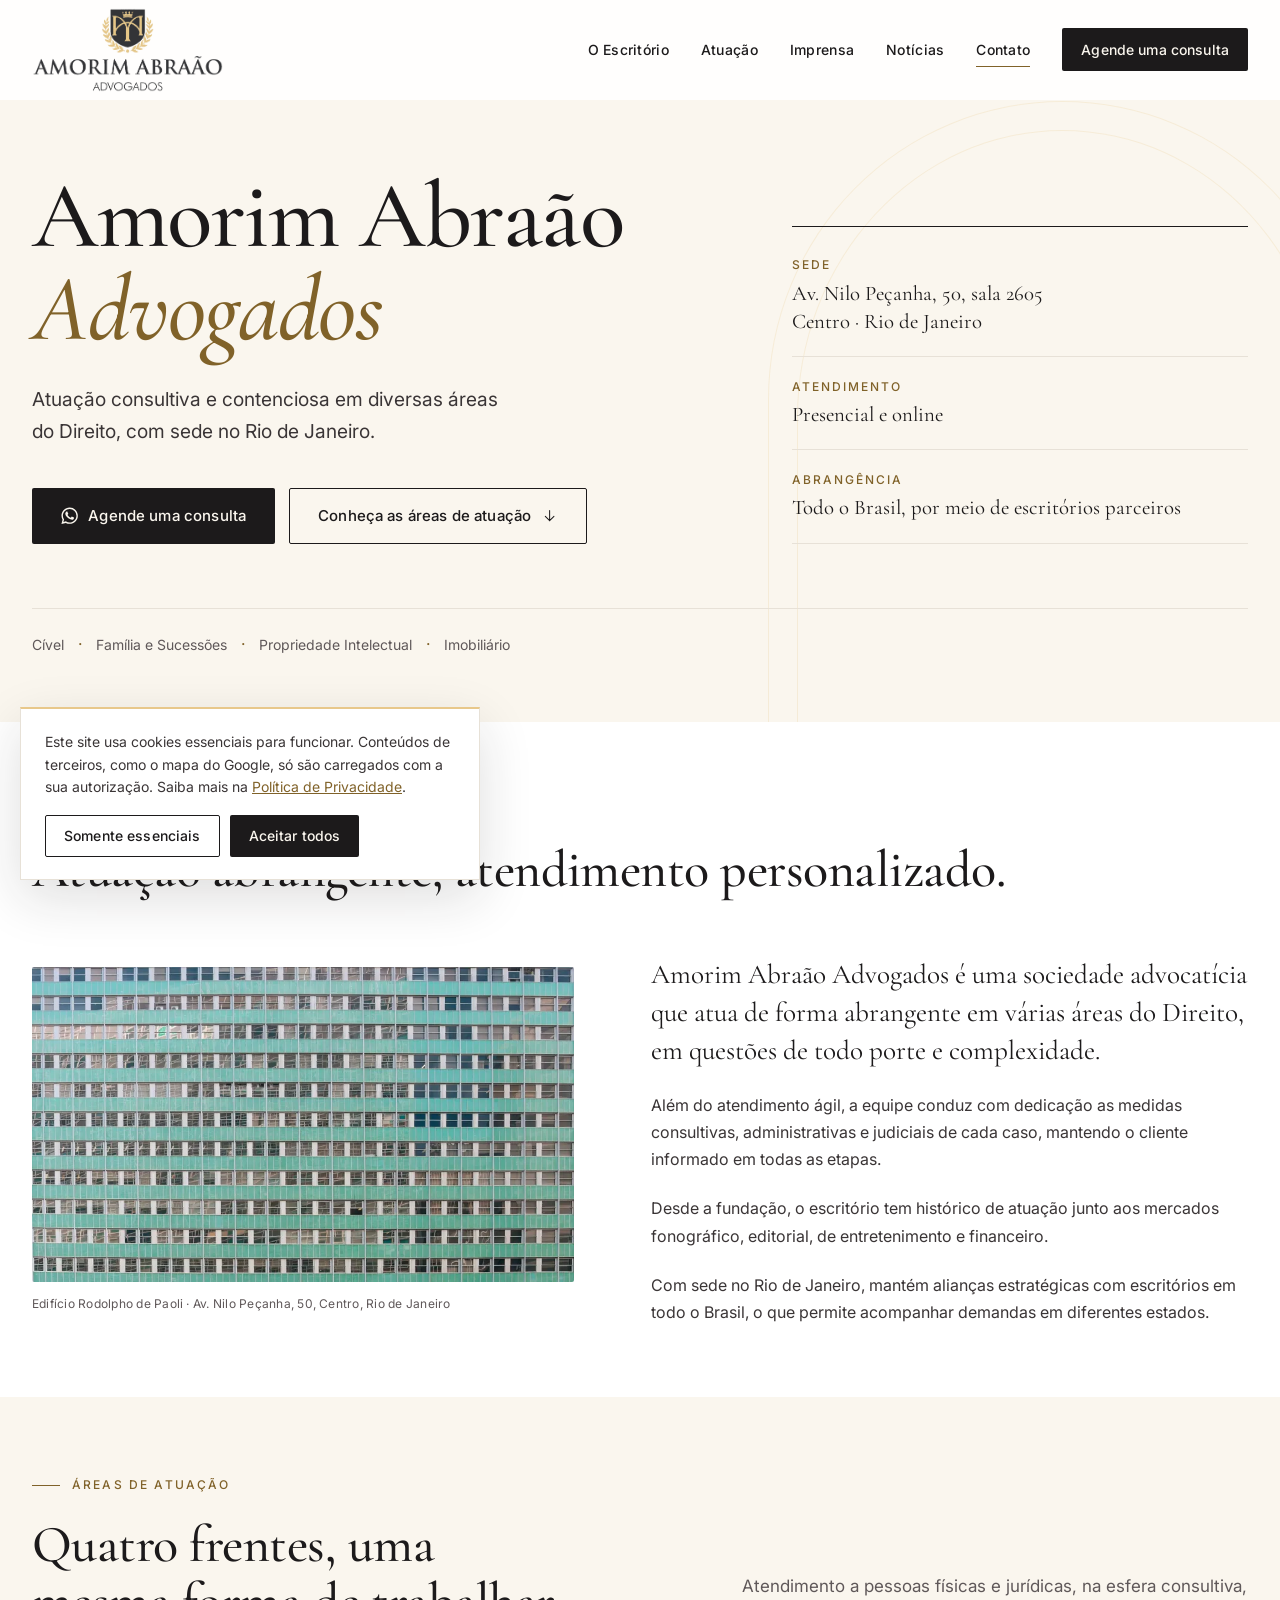
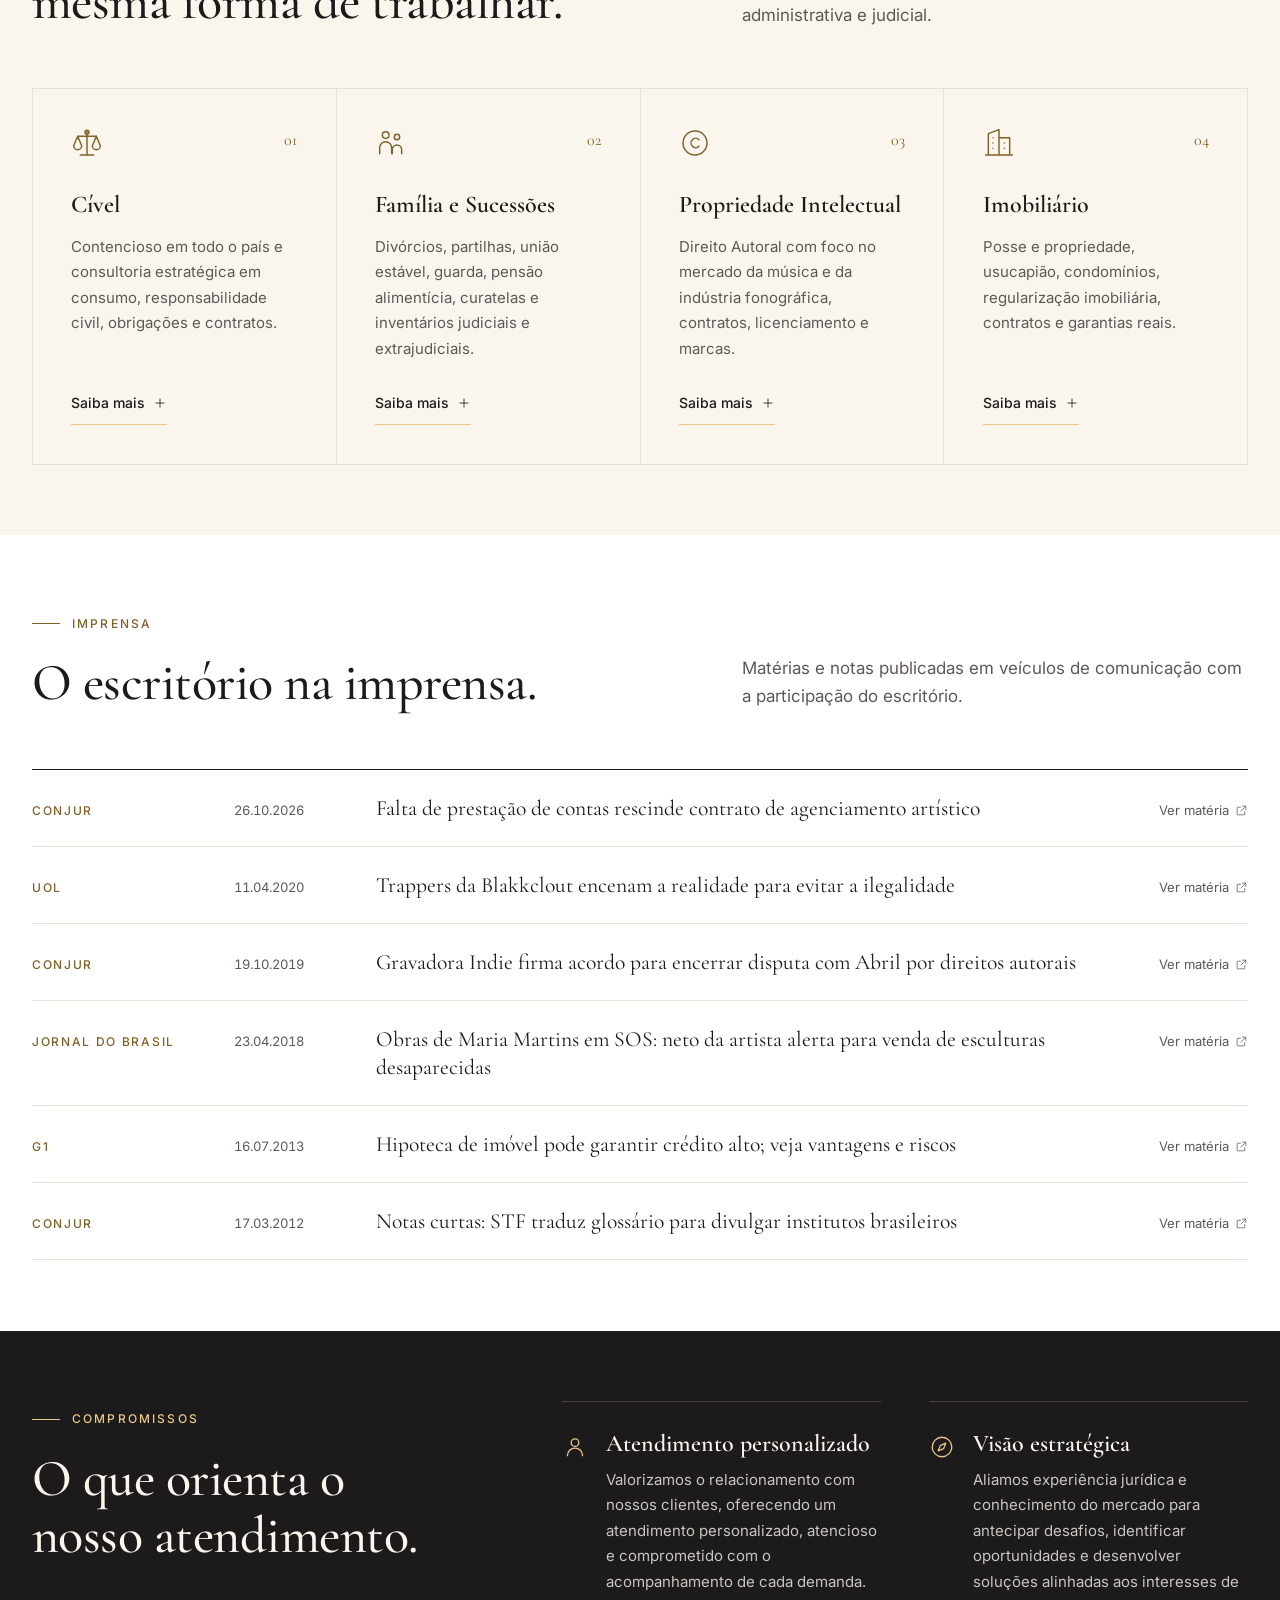
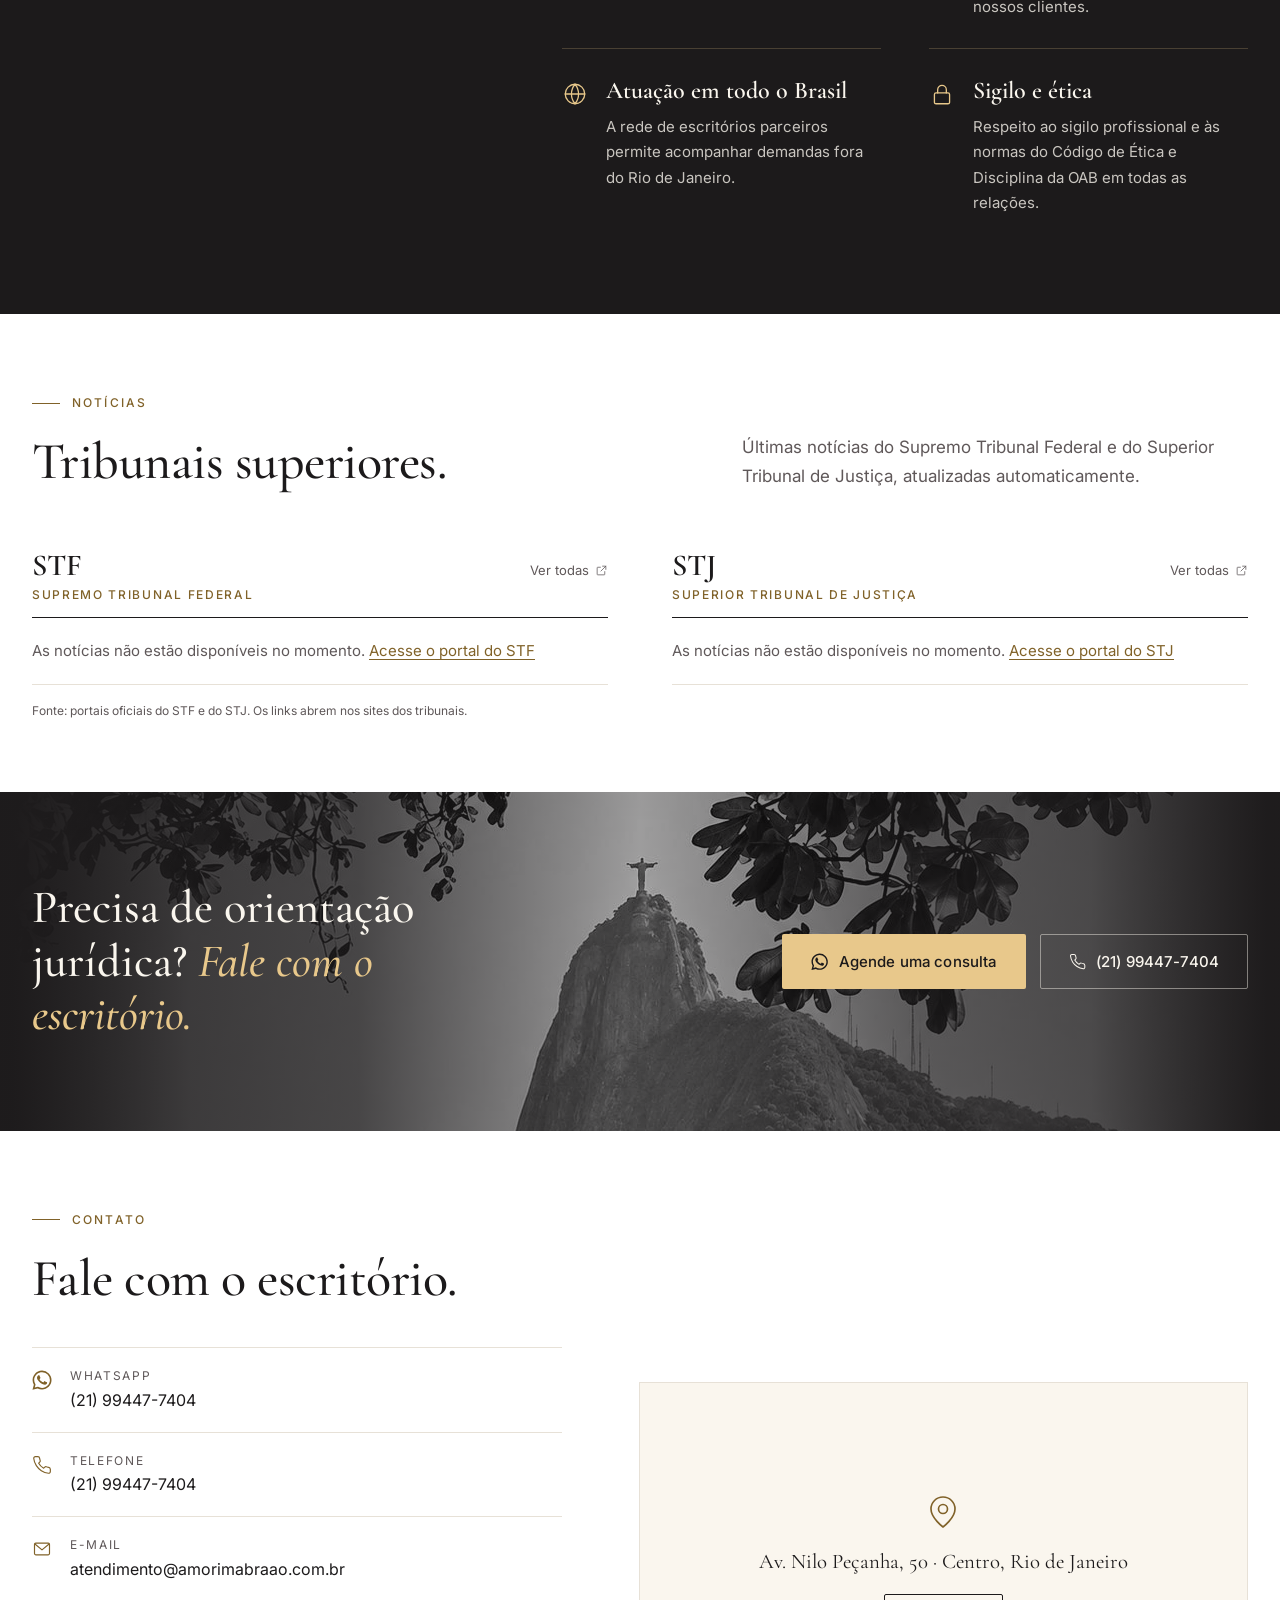
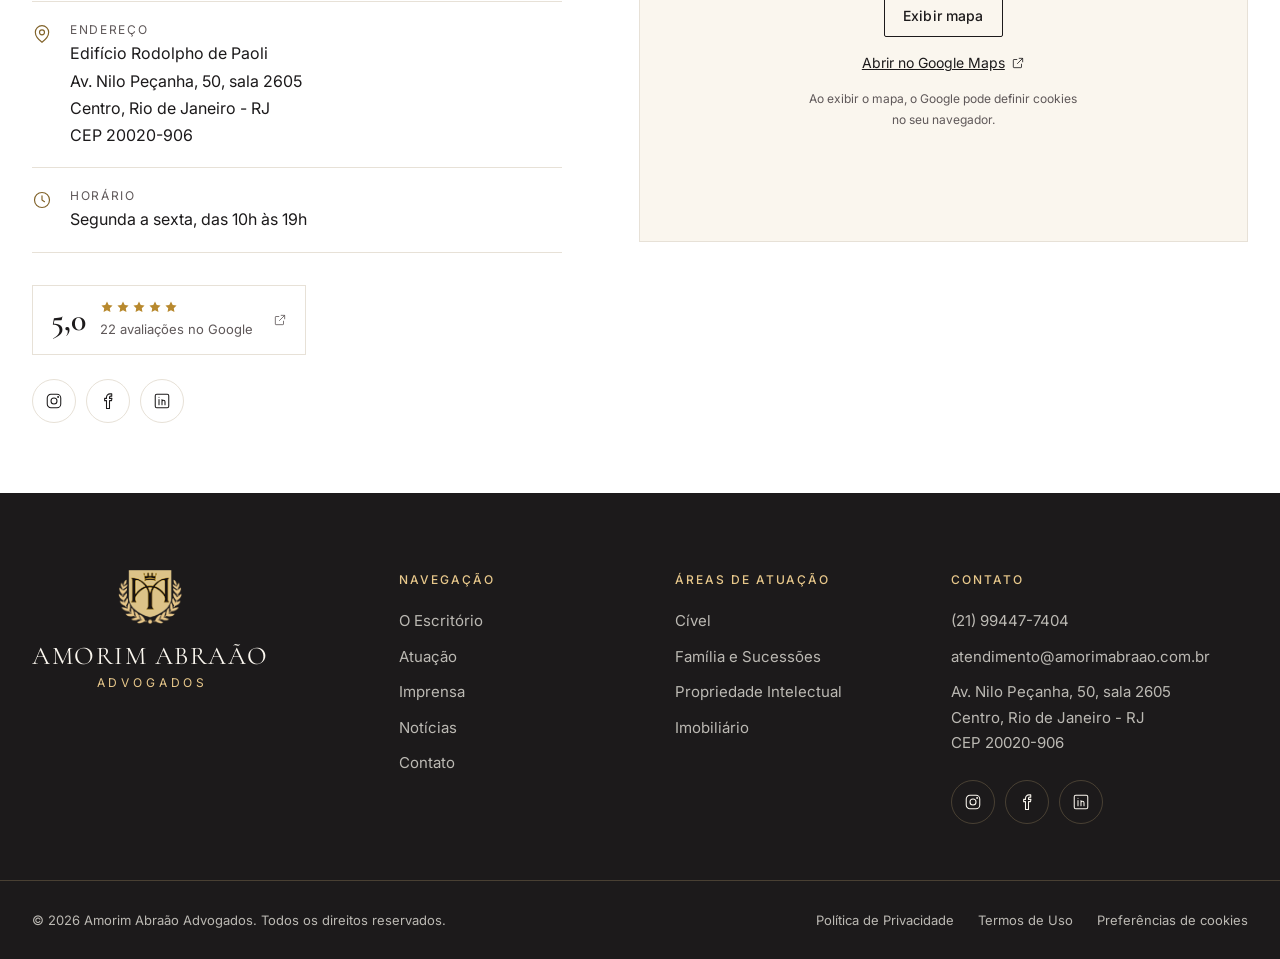
==== commit 173c020b: "O Escritório: título em uma linha no desktop Co-Authored-By: Claude Opus 5.5 <noreply@anthropic.com>" ====
--- a/index.html
+++ b/index.html
@@ -62,7 +62,7 @@
   <link rel="preconnect" href="https://fonts.googleapis.com">
   <link rel="preconnect" href="https://fonts.gstatic.com" crossorigin>
   <link href="https://fonts.googleapis.com/css2?family=Cormorant+Garamond:ital,wght@0,500;0,600;1,500&family=Inter:wght@400;500;600&display=swap" rel="stylesheet">
-  <link rel="stylesheet" href="assets/css/styles.css?v=20">
+  <link rel="stylesheet" href="assets/css/styles.css?v=21">
   <script>document.documentElement.classList.add('js')</script>
 </head>
 <body>
@@ -177,7 +177,7 @@
       <div class="container">
         <div class="office-head">
           <p class="eyebrow" data-reveal>O Escritório</p>
-          <h2 class="section-title office-title" id="escritorio-title" data-reveal style="--d:1">Atuação abrangente, <span>atendimento personalizado.</span></h2>
+          <h2 class="section-title office-title" id="escritorio-title" data-reveal style="--d:1">Atuação abrangente, atendimento personalizado.</h2>
         </div>
 
         <div class="office-grid">
@@ -580,6 +580,6 @@
     </div>
   </dialog>
 
-  <script src="assets/js/main.js?v=20" defer></script>
+  <script src="assets/js/main.js?v=21" defer></script>
 </body>
 </html>
--- a/assets/css/styles.css
+++ b/assets/css/styles.css
@@ -147,9 +147,8 @@
 
 /* O Escritório */
 .office-head { margin-bottom: clamp(36px, 4.5vw, 60px); }
-/* título em 2 linhas equilibradas: "Atuação abrangente," / "atendimento personalizado." */
+/* título em uma linha no desktop; em telas menores quebra de forma equilibrada */
 .office-title { max-width: none; }
-.office-title span { display: block; }
 /* foto e texto lado a lado, centralizados na mesma altura */
 .office-grid { display: grid; grid-template-columns: minmax(0, 1fr) minmax(0, 1.1fr); gap: clamp(40px, 6vw, 96px); align-items: center; }
 .office-photo { margin: 0; }
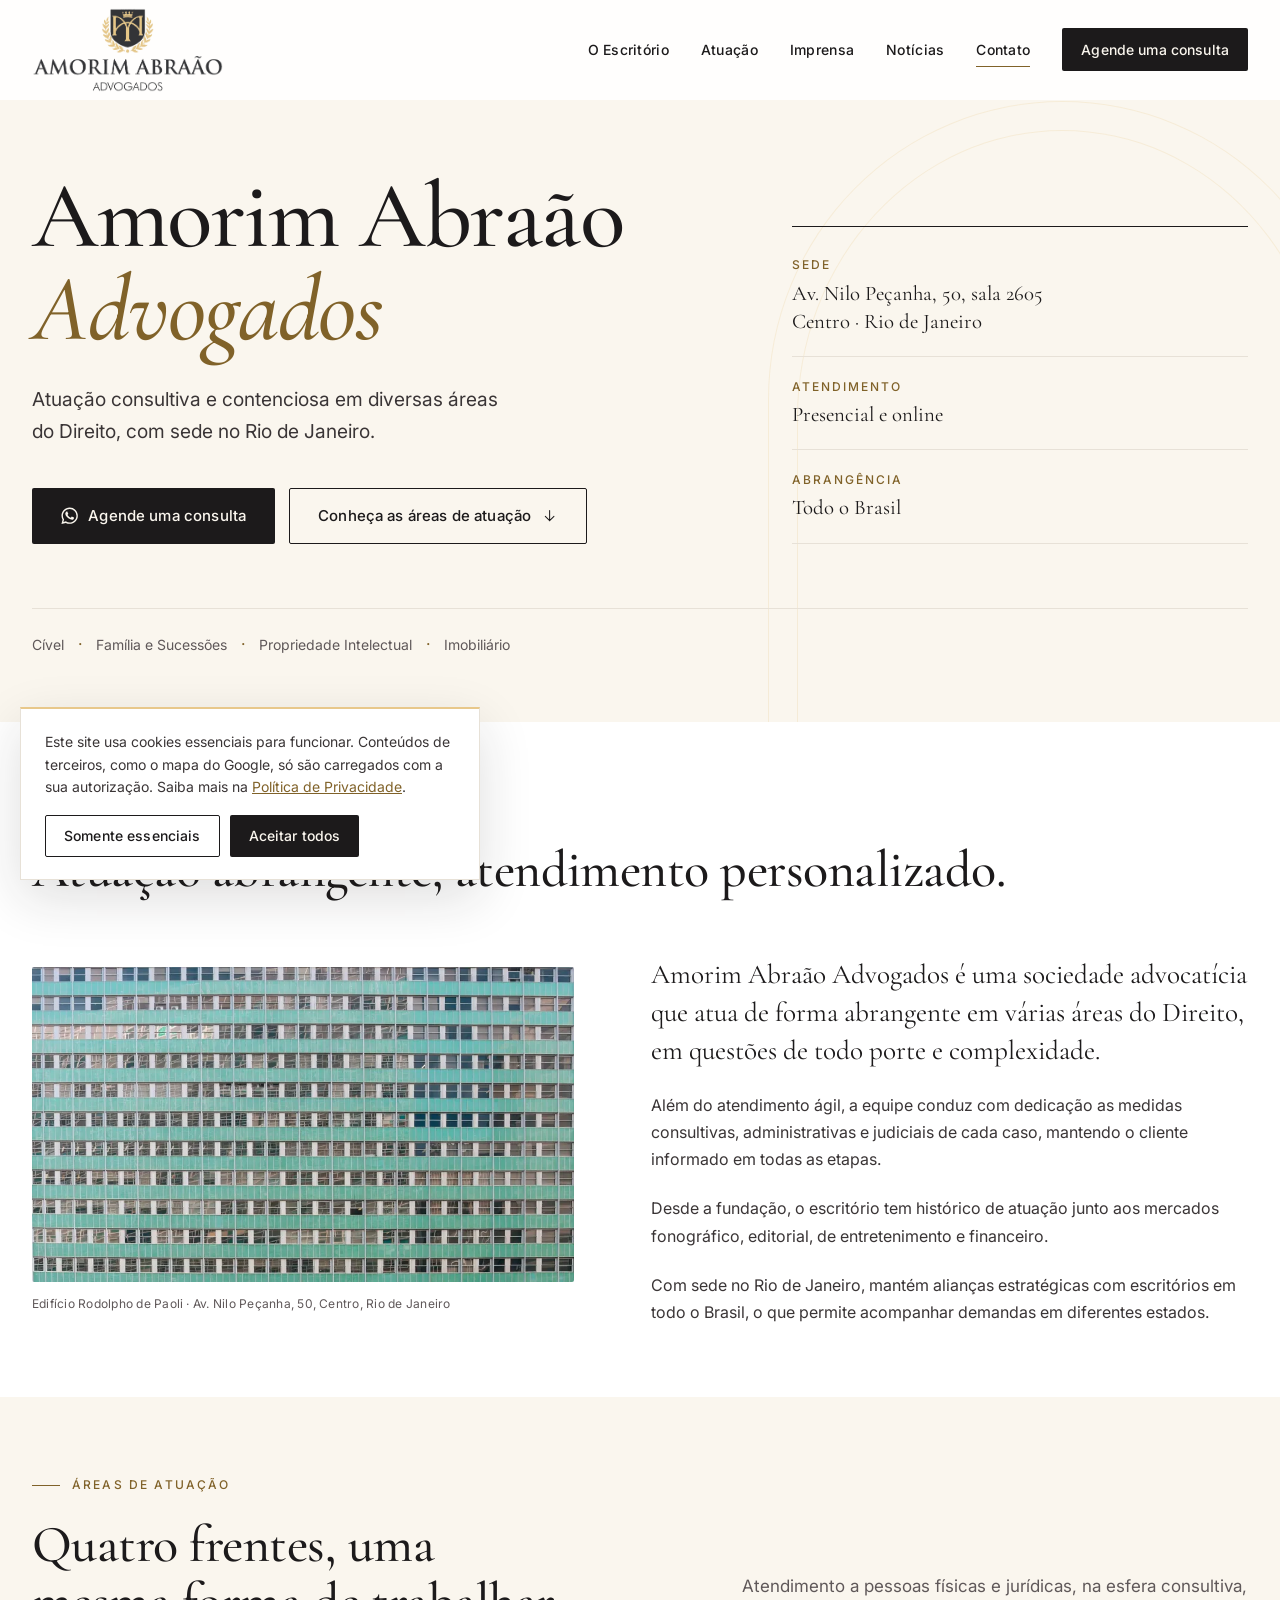
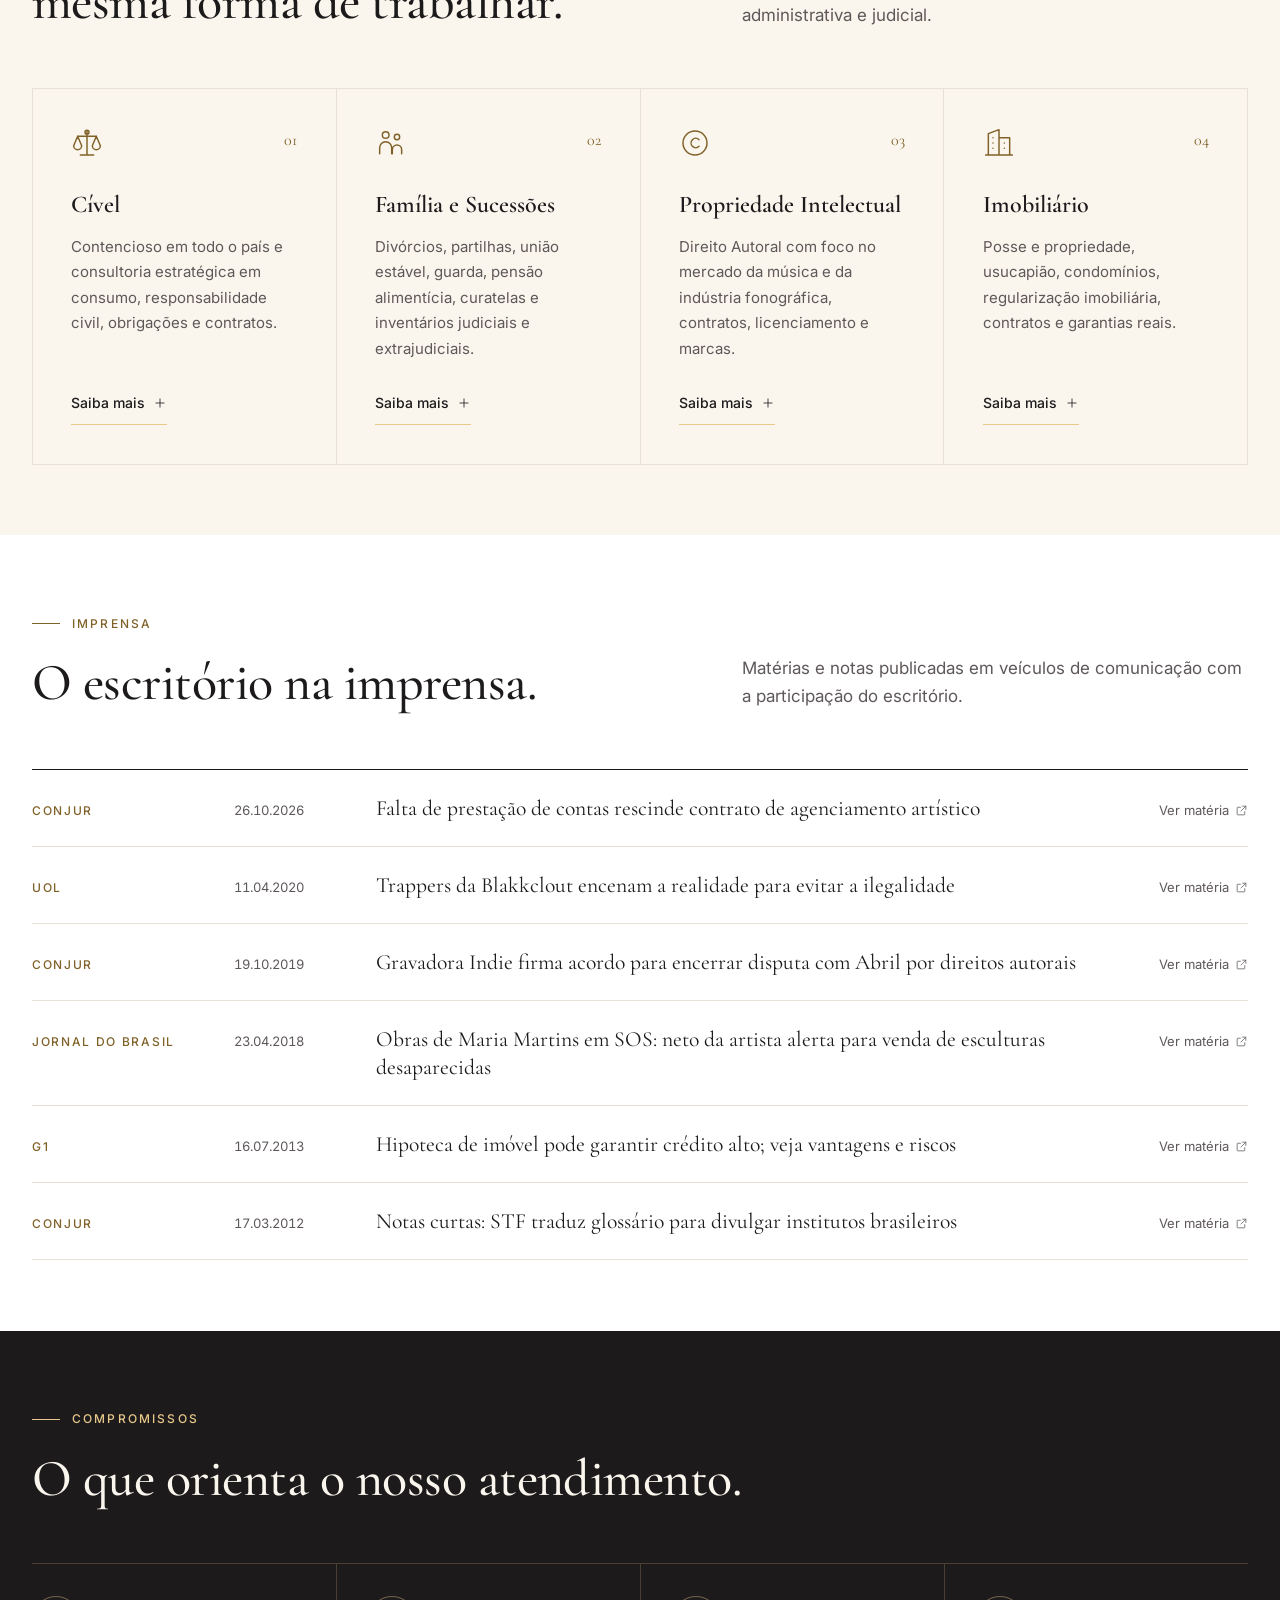
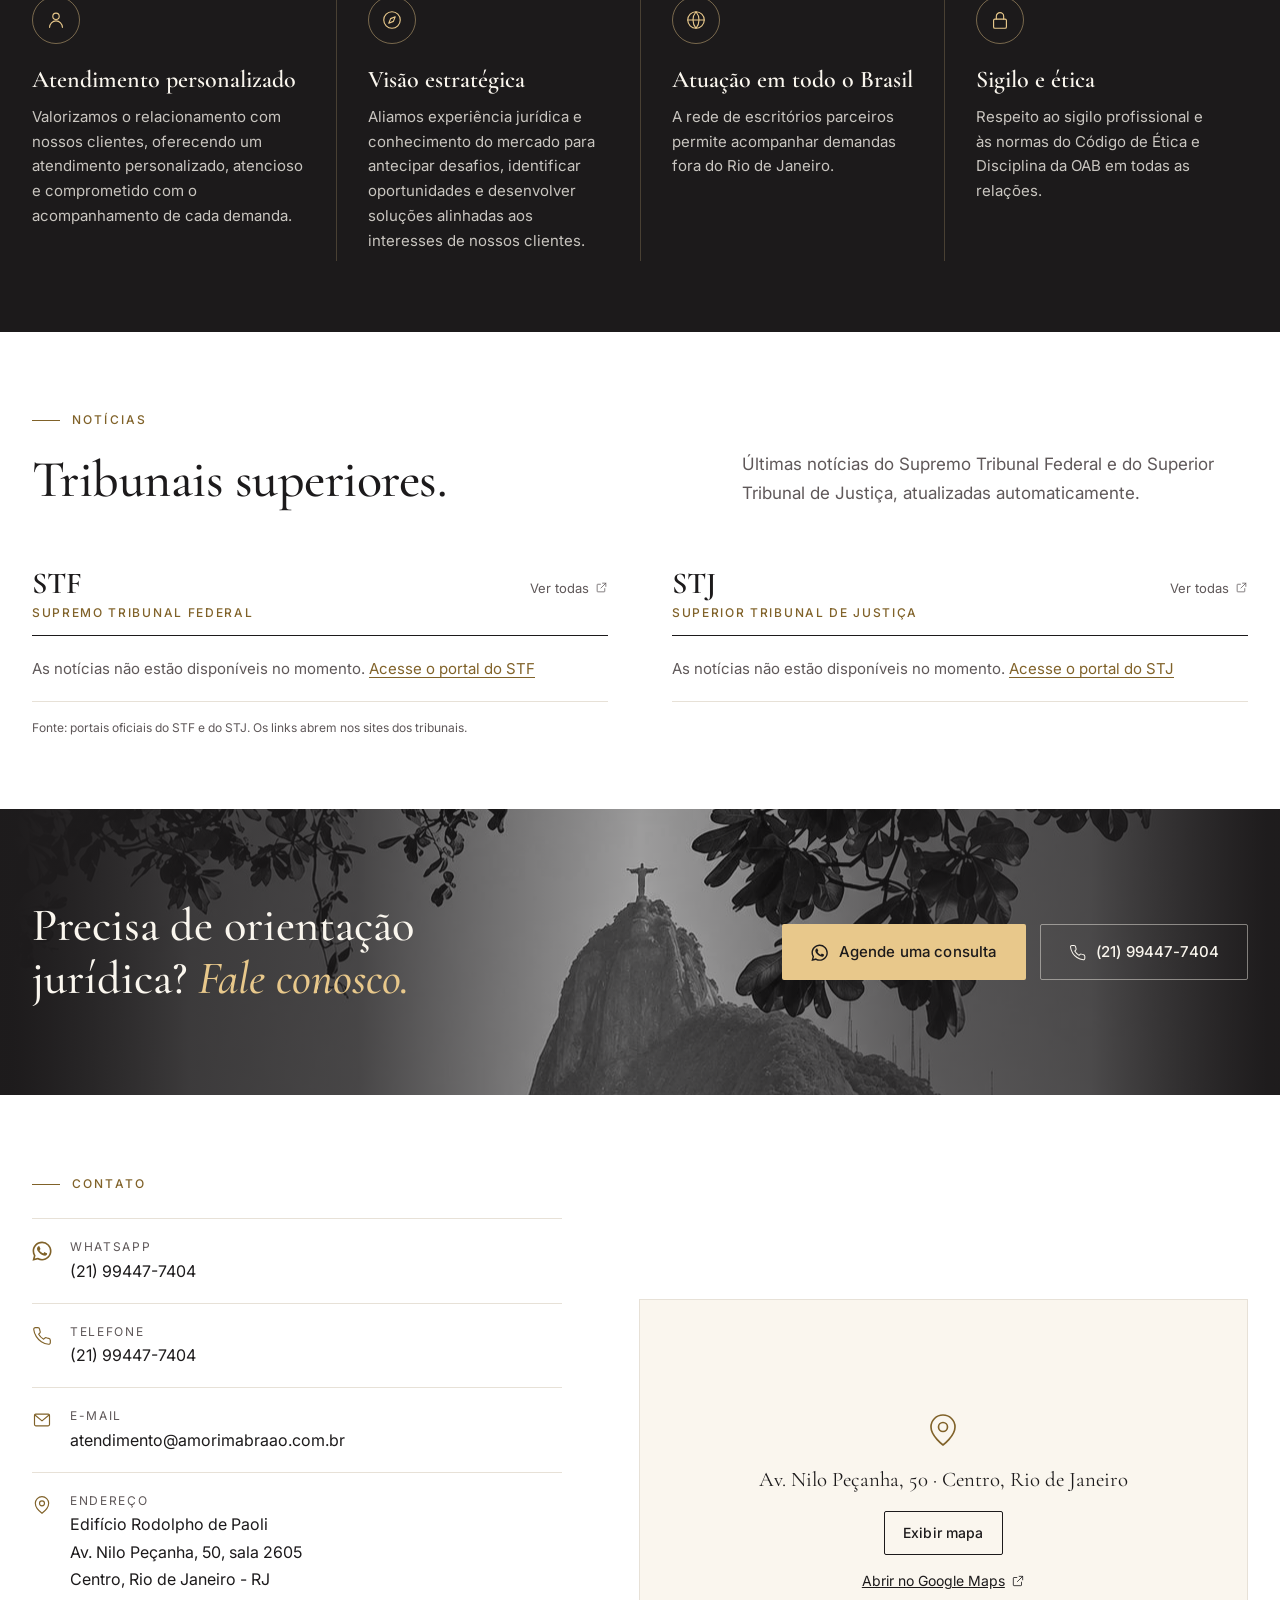
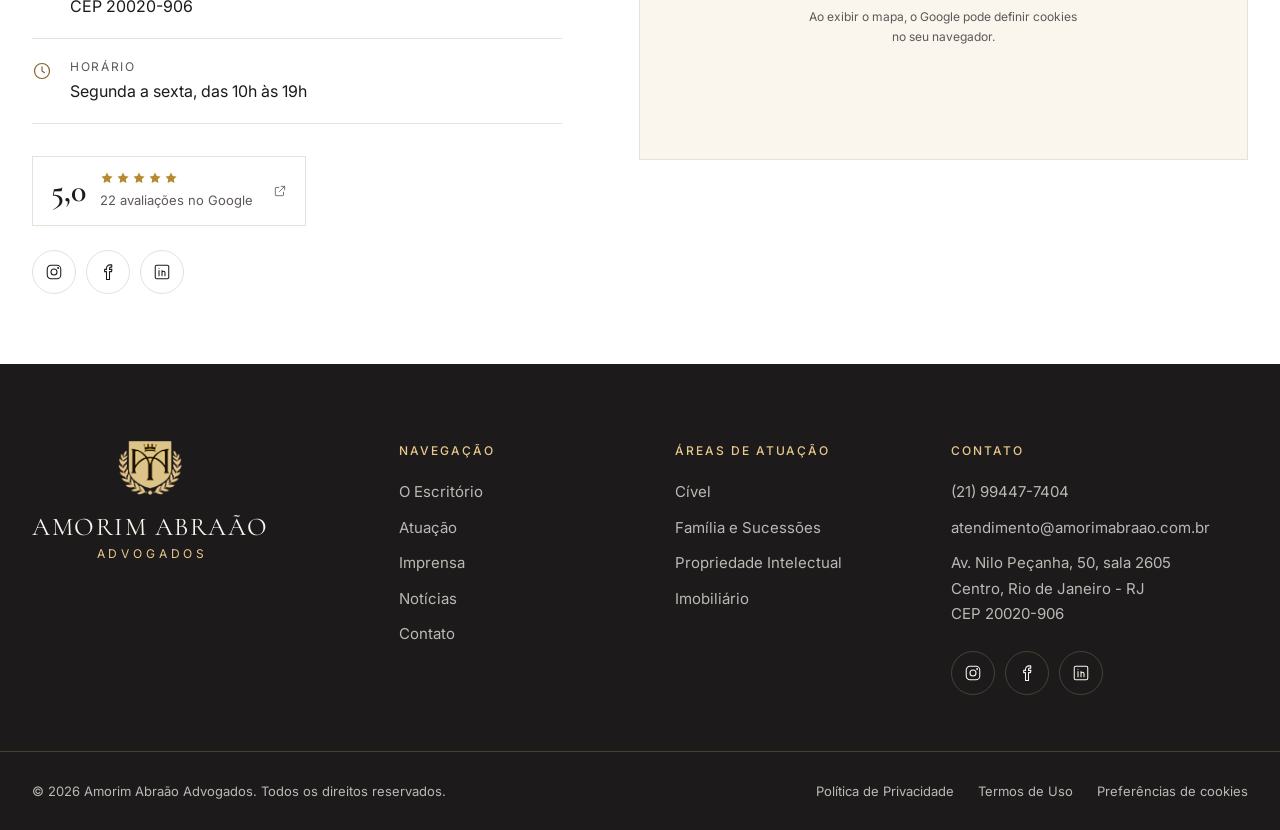
==== commit b3d02477: "Ajustes de texto e nova diagramação de Compromissos - Abrangência: 'Todo o Brasil' - Faixa de CTA: '" ====
--- a/index.html
+++ b/index.html
@@ -62,7 +62,7 @@
   <link rel="preconnect" href="https://fonts.googleapis.com">
   <link rel="preconnect" href="https://fonts.gstatic.com" crossorigin>
   <link href="https://fonts.googleapis.com/css2?family=Cormorant+Garamond:ital,wght@0,500;0,600;1,500&family=Inter:wght@400;500;600&display=swap" rel="stylesheet">
-  <link rel="stylesheet" href="assets/css/styles.css?v=21">
+  <link rel="stylesheet" href="assets/css/styles.css?v=22">
   <script>document.documentElement.classList.add('js')</script>
 </head>
 <body>
@@ -156,7 +156,7 @@
             </div>
             <div>
               <dt>Abrangência</dt>
-              <dd>Todo o Brasil, por meio de escritórios parceiros</dd>
+              <dd>Todo o Brasil</dd>
             </div>
           </dl>
         </aside>
@@ -307,27 +307,27 @@
 
     <!-- ============ DIFERENCIAIS ============ -->
     <section class="section values" id="diferenciais" aria-labelledby="valores-title">
-      <div class="container values-grid">
-        <div>
+      <div class="container">
+        <div class="values-head">
           <p class="eyebrow" data-reveal>Compromissos</p>
           <h2 class="section-title" id="valores-title" data-reveal style="--d:1">O que orienta o nosso atendimento.</h2>
         </div>
         <ul class="values-list">
           <li data-reveal>
-            <svg class="icon"><use href="#i-user"/></svg>
-            <div><h3 class="card-title">Atendimento personalizado</h3><p>Valorizamos o relacionamento com nossos clientes, oferecendo um atendimento personalizado, atencioso e comprometido com o acompanhamento de cada demanda.</p></div>
+            <span class="value-icon" aria-hidden="true"><svg class="icon"><use href="#i-user"/></svg></span>
+            <h3 class="card-title">Atendimento personalizado</h3><p>Valorizamos o relacionamento com nossos clientes, oferecendo um atendimento personalizado, atencioso e comprometido com o acompanhamento de cada demanda.</p>
           </li>
           <li data-reveal style="--d:1">
-            <svg class="icon"><use href="#i-compass"/></svg>
-            <div><h3 class="card-title">Visão estratégica</h3><p>Aliamos experiência jurídica e conhecimento do mercado para antecipar desafios, identificar oportunidades e desenvolver soluções alinhadas aos interesses de nossos clientes.</p></div>
+            <span class="value-icon" aria-hidden="true"><svg class="icon"><use href="#i-compass"/></svg></span>
+            <h3 class="card-title">Visão estratégica</h3><p>Aliamos experiência jurídica e conhecimento do mercado para antecipar desafios, identificar oportunidades e desenvolver soluções alinhadas aos interesses de nossos clientes.</p>
           </li>
           <li data-reveal style="--d:2">
-            <svg class="icon"><use href="#i-network"/></svg>
-            <div><h3 class="card-title">Atuação em todo o Brasil</h3><p>A rede de escritórios parceiros permite acompanhar demandas fora do Rio de Janeiro.</p></div>
+            <span class="value-icon" aria-hidden="true"><svg class="icon"><use href="#i-network"/></svg></span>
+            <h3 class="card-title">Atuação em todo o Brasil</h3><p>A rede de escritórios parceiros permite acompanhar demandas fora do Rio de Janeiro.</p>
           </li>
           <li data-reveal style="--d:3">
-            <svg class="icon"><use href="#i-lock"/></svg>
-            <div><h3 class="card-title">Sigilo e ética</h3><p>Respeito ao sigilo profissional e às normas do Código de Ética e Disciplina da OAB em todas as relações.</p></div>
+            <span class="value-icon" aria-hidden="true"><svg class="icon"><use href="#i-lock"/></svg></span>
+            <h3 class="card-title">Sigilo e ética</h3><p>Respeito ao sigilo profissional e às normas do Código de Ética e Disciplina da OAB em todas as relações.</p>
           </li>
         </ul>
       </div>
@@ -374,7 +374,7 @@
     <!-- Fundo: assets/img/corcovado.webp (desktop) e corcovado-800.webp (celular), via CSS -->
     <section class="cta-band" aria-labelledby="cta-title">
       <div class="container cta-inner">
-        <h2 class="cta-title" id="cta-title" data-reveal>Precisa de orientação jurídica? <em>Fale com o escritório.</em></h2>
+        <h2 class="cta-title" id="cta-title" data-reveal>Precisa de orientação jurídica? <em>Fale conosco.</em></h2>
         <div class="cta-actions" data-reveal style="--d:1">
           <a class="btn btn-gold btn-lg" href="#contato" data-whatsapp><svg class="icon"><use href="#i-whatsapp"/></svg> Agende uma consulta</a>
           <a class="btn btn-ghost-light btn-lg" href="tel:+5521994477404"><svg class="icon"><use href="#i-phone"/></svg> (21) 99447-7404</a>
@@ -383,11 +383,10 @@
     </section>
 
     <!-- ============ CONTATO ============ -->
-    <section class="section contact" id="contato" aria-labelledby="contato-title">
+    <section class="section contact" id="contato" aria-label="Contato">
       <div class="container contact-grid">
         <div class="contact-info">
           <p class="eyebrow" data-reveal>Contato</p>
-          <h2 class="section-title" id="contato-title" data-reveal style="--d:1">Fale com o escritório.</h2>
 
           <ul class="contact-list" data-reveal style="--d:2">
             <li>
@@ -580,6 +579,6 @@
     </div>
   </dialog>
 
-  <script src="assets/js/main.js?v=21" defer></script>
+  <script src="assets/js/main.js?v=22" defer></script>
 </body>
 </html>
--- a/assets/css/styles.css
+++ b/assets/css/styles.css
@@ -190,11 +190,15 @@
 .values { background: var(--ink); color: rgba(250, 246, 238, .78); }
 .values .eyebrow { color: var(--gold); }
 .values .section-title, .values .card-title { color: var(--cream); }
-.values-grid { display: grid; grid-template-columns: minmax(0, .9fr) minmax(0, 1.4fr); gap: clamp(40px, 7vw, 112px); }
-.values-list { display: grid; grid-template-columns: 1fr 1fr; gap: 0 48px; }
-.values-list li { display: flex; gap: 18px; padding: 28px 0; border-top: 1px solid var(--line-dark); }
-.values-list .icon { width: 26px; height: 26px; color: var(--gold); stroke-width: 1.2; margin-top: 4px; }
-.values-list p { margin-top: 8px; font-size: .9375rem; }
+.values-head { margin-bottom: clamp(36px, 4.5vw, 56px); }
+.values-head .section-title { max-width: none; }
+/* 4 compromissos em uma linha, separados por linhas finas; 2x2 no tablet; 1 coluna no celular */
+.values-list { display: grid; grid-template-columns: repeat(4, minmax(0, 1fr)); border-top: 1px solid var(--line-dark); }
+.values-list li { padding: 32px clamp(20px, 2.4vw, 36px) 8px; border-left: 1px solid var(--line-dark); }
+.values-list li:first-child { padding-left: 0; border-left: 0; }
+.value-icon { display: grid; place-items: center; width: 48px; height: 48px; margin-bottom: 22px; border: 1px solid rgba(232, 200, 139, .45); border-radius: 50%; color: var(--gold); }
+.value-icon .icon { width: 22px; height: 22px; stroke-width: 1.25; }
+.values-list p { margin-top: 10px; font-size: .9375rem; line-height: 1.65; }
 
 /* Notícias dos tribunais */
 .courts { display: grid; grid-template-columns: 1fr 1fr; gap: 0 clamp(32px, 5vw, 72px); }
@@ -249,7 +253,7 @@
 
 /* Contato */
 .contact-grid { display: grid; grid-template-columns: minmax(0, 1fr) minmax(0, 1.15fr); gap: clamp(40px, 6vw, 96px); align-items: start; }
-.contact-list { margin-top: 40px; border-top: 1px solid var(--line); }
+.contact-list { margin-top: 4px; border-top: 1px solid var(--line); }
 .contact-list li { display: flex; gap: 18px; padding: 18px 0; border-bottom: 1px solid var(--line); }
 .contact-list .icon { width: 20px; height: 20px; margin-top: 4px; color: var(--gold-deep); }
 .contact-list .label { display: block; font-size: .75rem; letter-spacing: .14em; text-transform: uppercase; color: var(--muted); }
@@ -370,6 +374,10 @@
 @media (max-width: 1100px) {
   .nav-list { gap: 22px; }
   .areas-grid { grid-template-columns: 1fr 1fr; }
+  .values-list { grid-template-columns: 1fr 1fr; }
+  .values-list li { padding: 32px 32px 28px 0; border-left: 0; }
+  .values-list li:nth-child(even) { padding: 32px 0 28px 32px; border-left: 1px solid var(--line-dark); }
+  .values-list li:nth-child(n+3) { border-top: 1px solid var(--line-dark); }
   /* tablet/notebook pequeno: marca centralizada numa linha própria, 3 colunas iguais abaixo */
   .footer-grid { grid-template-columns: repeat(3, minmax(0, 1fr)); gap: 40px 32px; }
   .footer-brand { grid-column: 1 / -1; justify-self: center; padding-bottom: 32px; border-bottom: 1px solid var(--line-dark); width: 100%; }
@@ -393,7 +401,7 @@
   .nav-link { display: block; padding: 16px 0; font-family: var(--serif); font-size: 1.6rem; font-weight: 500; border-bottom: 1px solid var(--line); }
   .nav-link::after { display: none; }
   .nav-mobile-extra { display: grid; gap: 20px; margin-top: 32px; justify-items: center; }
-  .hero-grid, .office-grid, .values-grid, .contact-grid { grid-template-columns: 1fr; }
+  .hero-grid, .office-grid, .contact-grid { grid-template-columns: 1fr; }
   .hero-grid { align-items: start; }
   .hero-lines { width: 80vw; right: -30vw; opacity: .7; }
   .courts { grid-template-columns: 1fr; gap: 48px; }
@@ -407,6 +415,8 @@
 
 @media (max-width: 640px) {
   .areas-grid, .values-list { grid-template-columns: 1fr; }
+  .values-list li, .values-list li:nth-child(even) { padding: 28px 0; border-left: 0; }
+  .values-list li + li { border-top: 1px solid var(--line-dark); }
   /* rodapé: marca e contato em largura total; navegação e áreas lado a lado (evita um bloco escuro muito alto) */
   .footer-grid { grid-template-columns: 1fr 1fr; gap: 36px 24px; padding-bottom: 40px; }
   .footer-brand, .footer-grid > div:last-child { grid-column: 1 / -1; }
